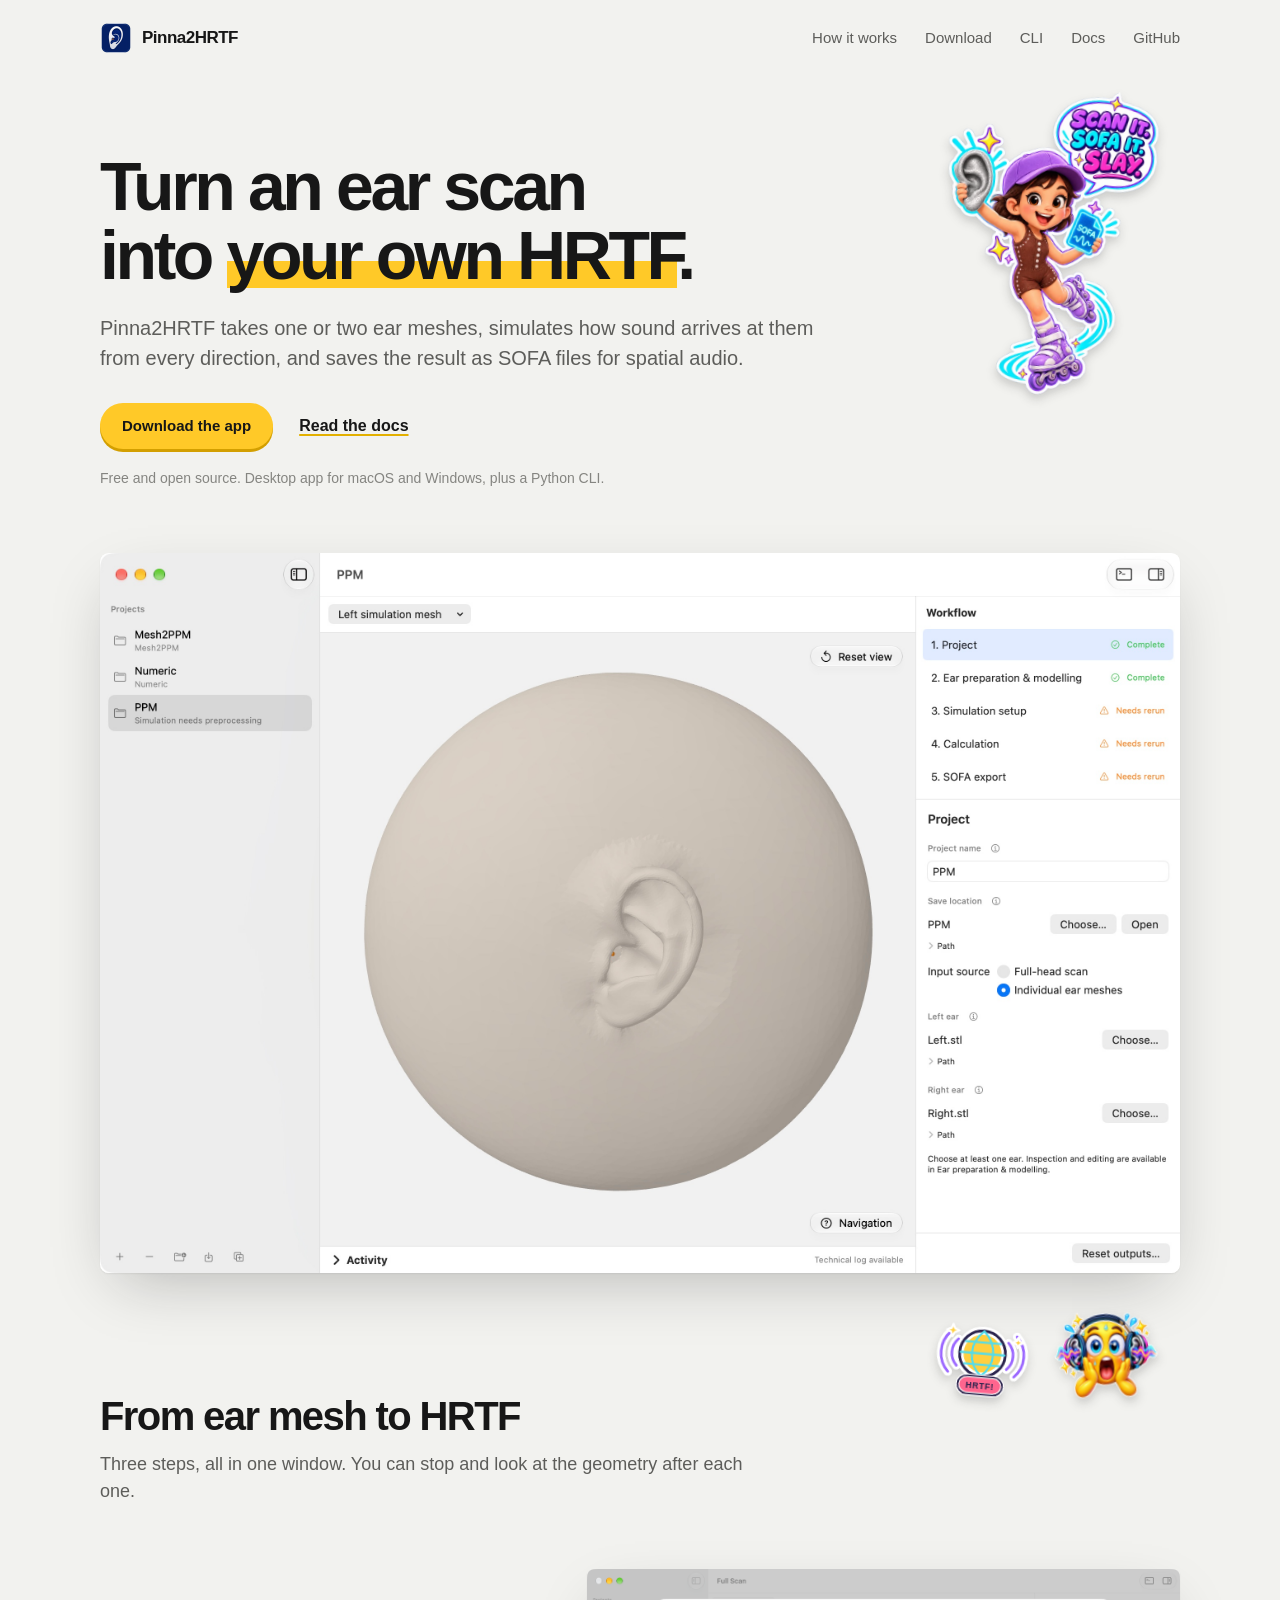
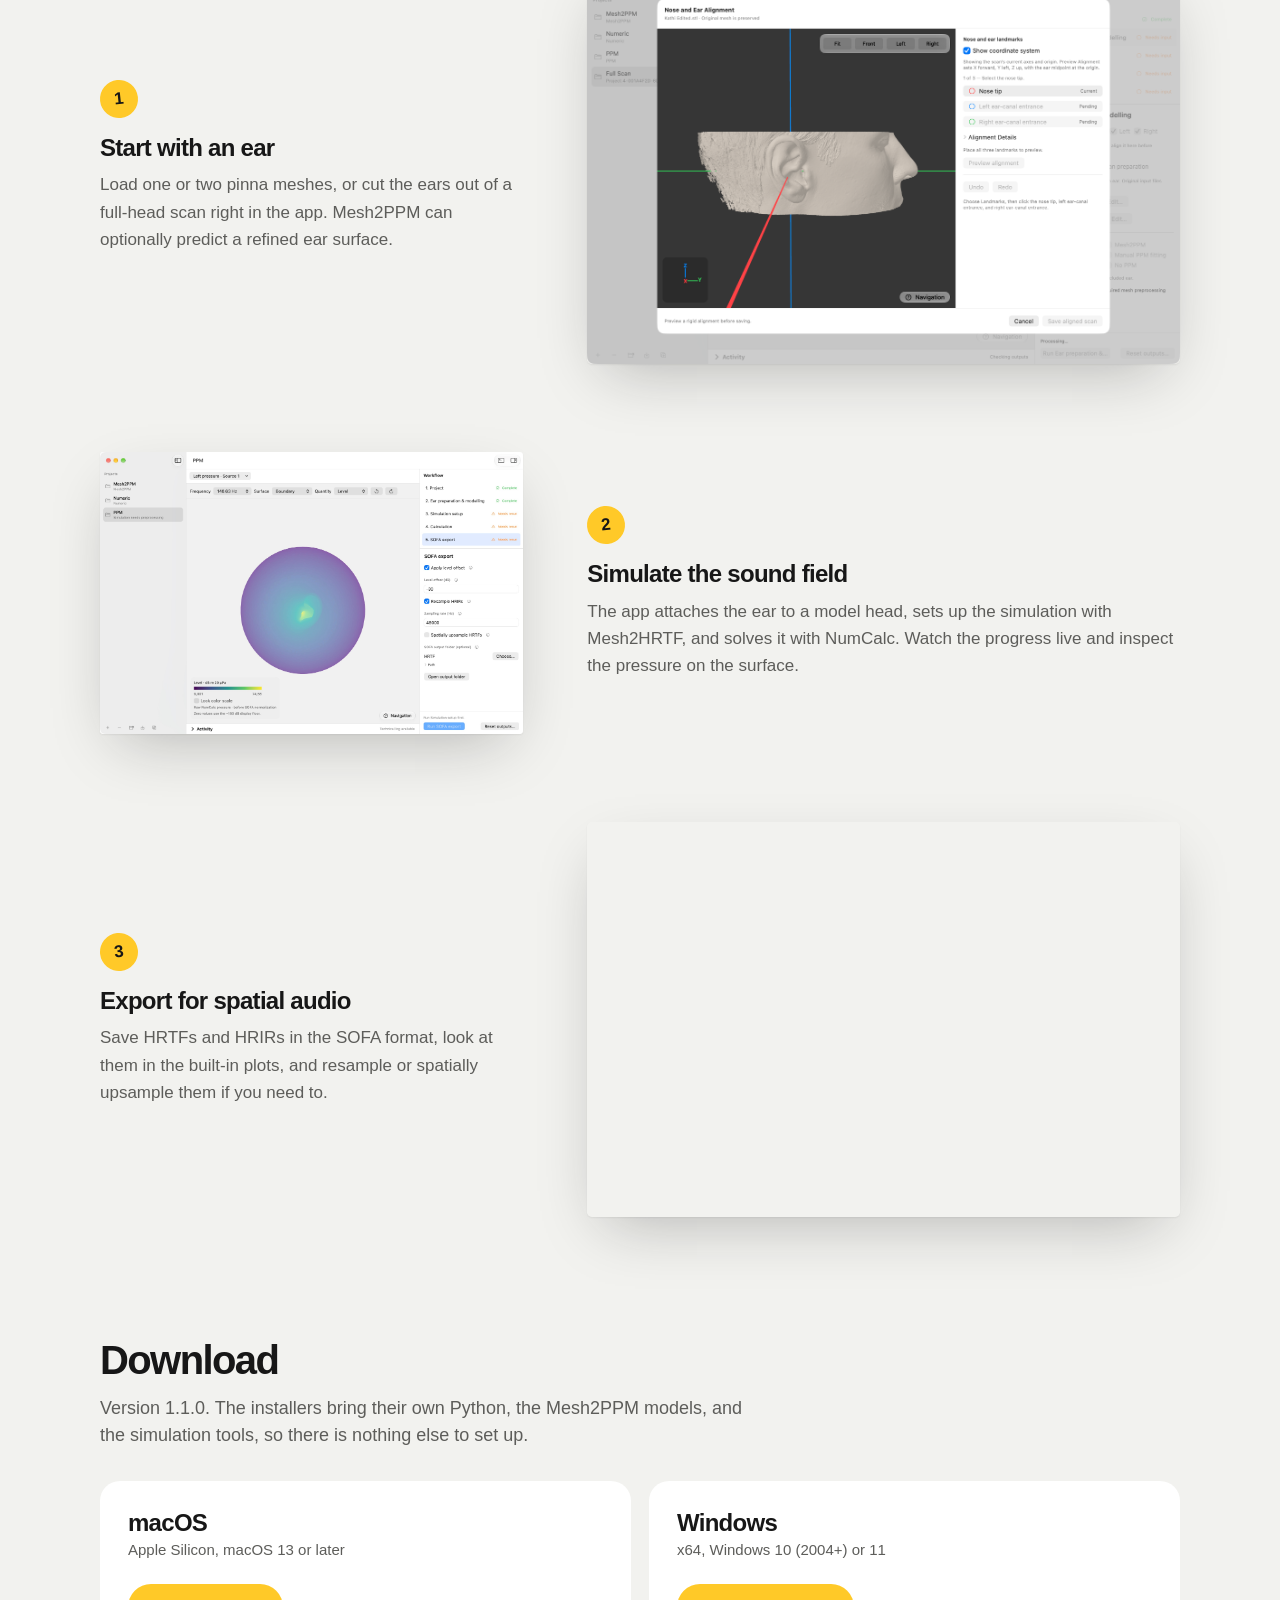
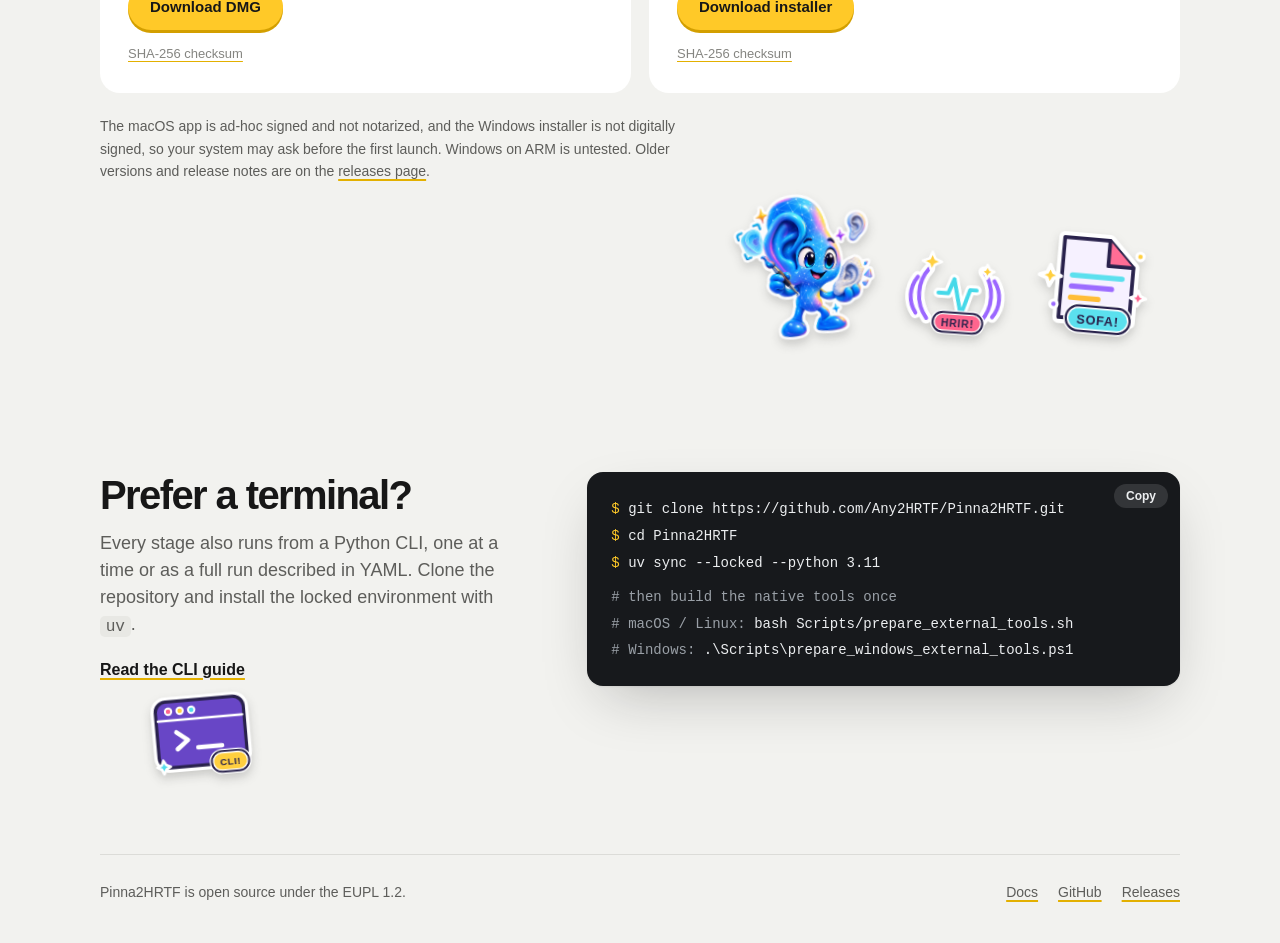
==== website/index.html @ 06113123 "Redesign website and documentation Drop the framed, boxed layout for an open page with app screensho" ====
<!doctype html>
<html lang="en">
<head>
  <meta charset="utf-8">
  <meta name="viewport" content="width=device-width, initial-scale=1">
  <meta name="theme-color" content="#f2f2ef" media="(prefers-color-scheme: light)">
  <meta name="theme-color" content="#131517" media="(prefers-color-scheme: dark)">
  <meta name="description" content="Calculate individualized HRTFs and HRIRs from one or two pinna meshes with the Pinna2HRTF desktop app or Python CLI.">
  <meta property="og:title" content="Pinna2HRTF — Individualized HRTFs from pinna meshes">
  <meta property="og:description" content="A desktop app and Python CLI for calculating individualized HRTFs and HRIRs from pinna meshes.">
  <meta property="og:type" content="website">
  <title>Pinna2HRTF — Individualized HRTFs from pinna meshes</title>
  <link rel="icon" href="favicon-macos.png?v=glass-ear2" type="image/png" sizes="512x512">
  <link rel="shortcut icon" href="favicon-macos.png?v=glass-ear2" type="image/png">
  <link rel="apple-touch-icon" href="favicon-macos.png?v=glass-ear2">
  <link rel="stylesheet" href="styles.css?v=3">
</head>
<body>
  <a class="skip-link" href="#main">Skip to content</a>
  <header class="site-header wrap">
    <a class="brand" href="#top" aria-label="Pinna2HRTF home"><img src="assets/app-icon.webp?v=glass-ear2" alt="" width="32" height="32" decoding="async">Pinna2HRTF</a>
    <nav class="main-nav" aria-label="Main navigation">
      <a class="nav-extra" href="#workflow">How it works</a>
      <a href="#downloads">Download</a>
      <a class="nav-extra" href="#cli">CLI</a>
      <a href="docs/">Docs</a>
      <a href="https://github.com/Any2HRTF/Pinna2HRTF">GitHub</a>
    </nav>
  </header>

  <main id="main" class="wrap">
    <section class="hero content-section" id="top">
      <h1>Turn an ear scan into <mark>your own HRTF</mark>.</h1>
      <p class="hero-lede">Pinna2HRTF takes one or two ear meshes, simulates how sound arrives at them from every direction, and saves the result as SOFA files for spatial audio.</p>
      <div class="hero-actions">
        <a class="button button-primary" href="#downloads">Download the app</a>
        <a class="text-link" href="docs/">Read the docs</a>
      </div>
      <p class="hero-meta">Free and open source. Desktop app for macOS and Windows, plus a Python CLI.</p>
      <button class="draggable-sticker sticker-girl" type="button" aria-label="Move the girl sticker" aria-describedby="sticker-hint">
          <img src="assets/sticker-scan-it.webp" alt="" width="560" height="840" decoding="async">
        </button>
      <figure class="shot hero-shot"><picture><source media="(prefers-color-scheme: dark)" srcset="assets/screenshots/desktop-workspace-dark.jpg"><img src="assets/screenshots/desktop-workspace.jpg" alt="The Pinna2HRTF app showing an ear on a simulation mesh, with the workflow and project settings on the right" width="2620" height="1746" decoding="async"></picture></figure>
    </section>

    <section class="home-section content-section workflow" id="workflow">
      <button class="draggable-sticker sticker-headphones" type="button" aria-label="Move the headphones sticker" aria-describedby="sticker-hint">
          <img src="assets/sticker-headphones.webp" alt="" width="420" height="420" loading="lazy" decoding="async">
        </button>
      <button class="draggable-sticker sticker-hrtf" type="button" aria-label="Move the spatial HRTF sticker" aria-describedby="sticker-hint">
          <img src="assets/sticker-hrtf.svg" alt="" width="180" height="160" loading="lazy" decoding="async">
        </button>
      <h2>From ear mesh to HRTF</h2>
      <p class="section-intro">Three steps, all in one window. You can stop and look at the geometry after each one.</p>
      <ol class="steps">
        <li class="step">
          <div class="step-text"><span class="step-num" aria-hidden="true">1</span><h3>Start with an ear</h3><p>Load one or two pinna meshes, or cut the ears out of a full-head scan right in the app. Mesh2PPM can optionally predict a refined ear surface.</p></div>
          <figure class="shot"><picture><source media="(prefers-color-scheme: dark)" srcset="assets/screenshots/scan-alignment-dark.png"><img src="assets/screenshots/scan-alignment.png" alt="A head scan in the alignment editor with landmarks on the nose tip and ear canals" width="2620" height="1746" loading="lazy" decoding="async"></picture></figure>
        </li>
        <li class="step">
          <div class="step-text"><span class="step-num" aria-hidden="true">2</span><h3>Simulate the sound field</h3><p>The app attaches the ear to a model head, sets up the simulation with Mesh2HRTF, and solves it with NumCalc. Watch the progress live and inspect the pressure on the surface.</p></div>
          <figure class="shot"><picture><source media="(prefers-color-scheme: dark)" srcset="assets/screenshots/pressure-field-dark.jpg"><img src="assets/screenshots/pressure-field.jpg" alt="The pressure viewer showing sound pressure on the ear surface at one frequency" width="2620" height="1746" loading="lazy" decoding="async"></picture></figure>
        </li>
        <li class="step">
          <div class="step-text"><span class="step-num" aria-hidden="true">3</span><h3>Export for spatial audio</h3><p>Save HRTFs and HRIRs in the SOFA format, look at them in the built-in plots, and resample or spatially upsample them if you need to.</p></div>
          <figure class="shot"><picture><source media="(prefers-color-scheme: dark)" srcset="assets/screenshots/hrtf-horizontal-dark.jpg"><img src="assets/screenshots/hrtf-horizontal.jpg" alt="Horizontal-plane plot of impulse responses and HRTF magnitudes across azimuth" width="2620" height="1746" loading="lazy" decoding="async"></picture></figure>
        </li>
      </ol>
    </section>

    <section class="home-section content-section downloads" id="downloads">
      <h2>Download</h2>
      <p class="section-intro">Version 1.1.0. The installers bring their own Python, the Mesh2PPM models, and the simulation tools, so there is nothing else to set up.</p>
      <div class="download-list">
        <article class="download-entry">
          <h3>macOS</h3>
          <p>Apple Silicon, macOS 13 or later</p>
          <a class="button button-primary" href="https://github.com/Any2HRTF/Pinna2HRTF/releases/download/v1.1.0/Pinna2HRTF-1.1.0-macOS-arm64.dmg">Download DMG</a>
          <a class="checksum-link" href="https://github.com/Any2HRTF/Pinna2HRTF/releases/download/v1.1.0/Pinna2HRTF-1.1.0-macOS-arm64.dmg.sha256">SHA-256 checksum</a>
        </article>
        <article class="download-entry">
          <h3>Windows</h3>
          <p>x64, Windows 10 (2004+) or 11</p>
          <a class="button button-primary" href="https://github.com/Any2HRTF/Pinna2HRTF/releases/download/v1.1.0/Pinna2HRTF-Windows-Installer-v1.1.0.exe">Download installer</a>
          <a class="checksum-link" href="https://github.com/Any2HRTF/Pinna2HRTF/releases/download/v1.1.0/Pinna2HRTF-v1.1.0-Windows_x64.exe.sha256">SHA-256 checksum</a>
        </article>
      </div>
      <p class="download-foot">The macOS app is ad-hoc signed and not notarized, and the Windows installer is not digitally signed, so your system may ask before the first launch. Windows on ARM is untested. Older versions and release notes are on the <a href="https://github.com/Any2HRTF/Pinna2HRTF/releases">releases page</a>.</p>
      <button class="draggable-sticker sticker-mesh" type="button" aria-label="Move the cyber ear sculptor sticker" aria-describedby="sticker-hint">
          <img src="assets/sticker-cyber-ear-sculptor.png" alt="" width="1214" height="1295" loading="lazy" decoding="async">
        </button>
      <button class="draggable-sticker sticker-wave" type="button" aria-label="Move the impulse response sticker" aria-describedby="sticker-hint">
          <img src="assets/sticker-wave.svg" alt="" width="180" height="160" loading="lazy" decoding="async">
        </button>
      <button class="draggable-sticker sticker-sofa" type="button" aria-label="Move the SOFA file sticker" aria-describedby="sticker-hint">
          <img src="assets/sticker-sofa.svg" alt="" width="180" height="160" loading="lazy" decoding="async">
        </button>
    </section>

    <section class="home-section content-section cli-section" id="cli">
      <div>
        <h2>Prefer a terminal?</h2>
        <p class="section-intro">Every stage also runs from a Python CLI, one at a time or as a full run described in YAML. Clone the repository and install the locked environment with <code>uv</code>.</p>
        <a class="text-link" href="docs/cli.html">Read the CLI guide</a>
      </div>
      <div class="terminal">
        <button class="copy-button" type="button" data-copy="cli-command" aria-label="Copy CLI setup commands">Copy</button>
        <pre><code id="cli-command"><span class="cmd">git clone https://github.com/Any2HRTF/Pinna2HRTF.git</span>
<span class="cmd">cd Pinna2HRTF</span>
<span class="cmd">uv sync --locked --python 3.11</span></code></pre>
        <p class="terminal-note"># then build the native tools once<br># macOS / Linux: <code>bash Scripts/prepare_external_tools.sh</code><br># Windows: <code>.\Scripts\prepare_windows_external_tools.ps1</code></p>
        <p class="copy-status visually-hidden" aria-live="polite"></p>
      </div>
      <button class="draggable-sticker sticker-cli" type="button" aria-label="Move the CLI sticker" aria-describedby="sticker-hint">
          <img src="assets/sticker-cli.svg" alt="" width="180" height="150" loading="lazy" decoding="async">
        </button>
    </section>
  </main>

  <span class="visually-hidden" id="sticker-hint">Drag with a mouse or touch. Use the arrow keys to move a focused sticker.</span>

  <footer class="site-footer wrap">
    <p>Pinna2HRTF is open source under the EUPL 1.2.</p>
    <nav aria-label="Footer"><a href="docs/">Docs</a><a href="https://github.com/Any2HRTF/Pinna2HRTF">GitHub</a><a href="https://github.com/Any2HRTF/Pinna2HRTF/releases">Releases</a></nav>
  </footer>
  <script src="script.js"></script>
</body>
</html>
---- website/styles.css ----
/* Shared by the front page and the documentation. */
:root {
  color-scheme: light dark;
  --page: #f2f2ef;
  --paper: #fff;
  --ink: #171717;
  --muted: #5d5d5a;
  --quiet: #858581;
  --rule: #dcdcd8;
  --soft: #e8e8e4;
  --accent: #ffc928;
  --accent-deep: #8a6800;
  --underline: #e3b000;
  --term: #17191c;
  --term-ink: #eceef0;
  --term-muted: #9aa0a7;
  --shadow: 0 1px 2px rgba(23, 23, 23, .06), 0 22px 60px -18px rgba(23, 23, 23, .28);
  --mono: ui-monospace, SFMono-Regular, Menlo, Consolas, monospace;
  --sans: -apple-system, BlinkMacSystemFont, "Segoe UI", "Helvetica Neue", Arial, sans-serif;
  --wrap: 1080px;
}
@media screen and (prefers-color-scheme: dark) {
  :root {
    --page: #131517;
    --paper: #1d2024;
    --ink: #f1f2f3;
    --muted: #b4b8bd;
    --quiet: #92979d;
    --rule: #343a41;
    --soft: #272b31;
    --accent-deep: #f5d76e;
    --underline: #c79a00;
    --term: #1d2024;
    --shadow: 0 1px 2px rgba(0, 0, 0, .3), 0 22px 60px -18px rgba(0, 0, 0, .7);
  }
}

* { box-sizing: border-box; }
html { scroll-behavior: smooth; -webkit-text-size-adjust: 100%; }
body {
  margin: 0; color: var(--ink); background: var(--page);
  font: 16px/1.6 var(--sans); -webkit-font-smoothing: antialiased;
}
img { max-width: 100%; height: auto; }
a { color: inherit; text-decoration-color: var(--underline); text-decoration-thickness: 2px; text-underline-offset: 3px; }
a:hover { color: var(--accent-deep); }
a:focus-visible, button:focus-visible { outline: 3px solid #2563eb; outline-offset: 3px; border-radius: 4px; }
h1, h2, h3, p { margin-top: 0; }
h1, h2, h3 { letter-spacing: -.03em; line-height: 1.15; text-wrap: balance; }
code, pre { font-family: var(--mono); }
mark { color: inherit; background: linear-gradient(transparent 58%, var(--accent) 58% 94%, transparent 94%); }
@media screen and (prefers-color-scheme: dark) { mark { color: var(--accent); background: none; } }

.skip-link { position: absolute; z-index: 20; top: -4rem; left: 1rem; padding: .6rem .9rem; border-radius: 8px; color: var(--page); background: var(--ink); }
.skip-link:focus { top: 1rem; }
.visually-hidden { position: absolute; width: 1px; height: 1px; overflow: hidden; clip-path: inset(50%); white-space: nowrap; }
.wrap { width: min(100% - 48px, var(--wrap)); margin-inline: auto; }

/* Header and footer */
.site-header { display: flex; align-items: center; justify-content: space-between; gap: 20px; padding-block: 22px; }
.brand { display: inline-flex; align-items: center; gap: 10px; font-size: 17px; font-weight: 750; letter-spacing: -.03em; text-decoration: none; white-space: nowrap; }
.brand:hover { color: inherit; }
.brand img { display: block; width: 32px; height: 32px; border-radius: 7px; object-fit: cover; }
.main-nav { display: flex; align-items: center; gap: clamp(14px, 3vw, 28px); font-size: 15px; }
.main-nav a { text-decoration: none; color: var(--muted); }
.main-nav a:hover, .main-nav a[aria-current="page"] { color: var(--ink); }
.main-nav a[aria-current="page"] { font-weight: 650; }
.site-footer { display: flex; flex-wrap: wrap; align-items: baseline; justify-content: space-between; gap: 8px 24px; margin-top: 72px; padding-block: 26px 40px; border-top: 1px solid var(--rule); color: var(--muted); font-size: 14px; }
.site-footer p { margin: 0; }
.site-footer nav { display: flex; gap: 20px; }

/* Buttons */
.button {
  display: inline-flex; align-items: center; justify-content: center; gap: 8px; min-height: 46px;
  padding: 10px 22px; border: 0; border-radius: 999px; font: 650 15px/1.2 var(--sans);
  text-decoration: none; cursor: pointer; transition: transform .12s ease, box-shadow .12s ease;
}
.button-primary { color: #171717; background: var(--accent); box-shadow: 0 3px 0 #d39f00; }
.button-primary:hover { color: #171717; transform: translateY(-1px); box-shadow: 0 4px 0 #d39f00; }
.button-primary:active { transform: translateY(2px); box-shadow: 0 1px 0 #d39f00; }
.text-link { font-weight: 600; }

/* Stickers */
.content-section { position: relative; scroll-margin-top: 16px; }
.draggable-sticker {
  position: absolute; z-index: 3; display: block; width: 100px; padding: 0; border: 0;
  background: transparent; cursor: grab; touch-action: none; user-select: none; -webkit-user-select: none;
  transform: rotate(var(--sticker-rotation, 0deg));
  filter: drop-shadow(0 5px 5px rgba(23, 23, 23, .18));
  transition: transform 220ms cubic-bezier(.2, .8, .2, 1), filter 220ms ease;
  -webkit-tap-highlight-color: transparent;
}
.draggable-sticker img { display: block; width: 100%; height: auto; pointer-events: none; -webkit-user-drag: none; }
.draggable-sticker:hover { transform: translateY(-5px) rotate(calc(var(--sticker-rotation, 0deg) + 4deg)) scale(1.06); filter: drop-shadow(0 9px 8px rgba(23, 23, 23, .22)); }
.draggable-sticker.is-dragging { z-index: 10; cursor: grabbing; transform: translateY(-12px) rotate(calc(var(--sticker-rotation, 0deg) + 7deg)) scale(1.12); filter: drop-shadow(0 18px 12px rgba(23, 23, 23, .28)); transition-duration: 140ms; }
.draggable-sticker.is-released { animation: sticker-release 760ms cubic-bezier(.2, .9, .3, 1) both; }
@keyframes sticker-release {
  0% { transform: translateY(-12px) rotate(calc(var(--sticker-rotation) + 7deg)) scale(1.1); }
  24% { transform: translateY(3px) rotate(calc(var(--sticker-rotation) - 8deg)) scale(.88, 1.12); }
  44% { transform: translateY(-6px) rotate(calc(var(--sticker-rotation) + 5deg)) scale(1.08, .92); }
  66% { transform: translateY(1px) rotate(calc(var(--sticker-rotation) - 2deg)) scale(.98, 1.03); }
  84% { transform: translateY(-2px) rotate(calc(var(--sticker-rotation) + 1deg)) scale(1.01, .99); }
  100% { transform: translateY(0) rotate(var(--sticker-rotation)) scale(1); }
}
.sticker-girl { --sticker-rotation: 6deg; top: 8px; right: 3%; width: clamp(150px, 19vw, 210px); }
.sticker-headphones { --sticker-rotation: -8deg; top: 30px; right: 2%; width: 104px; }
.sticker-hrtf { --sticker-rotation: 5deg; top: 44px; right: 150px; width: 96px; }
.sticker-mesh { --sticker-rotation: -6deg; right: 300px; bottom: 6px; width: 150px; }
.sticker-wave { --sticker-rotation: 4deg; right: 165px; bottom: 14px; width: 118px; }
.sticker-sofa { --sticker-rotation: 5deg; right: 16px; bottom: 8px; width: 134px; }
.sticker-cli { --sticker-rotation: -5deg; left: 4%; bottom: 0; width: 116px; }

/* Front page */
.hero { padding-block: clamp(36px, 7vw, 76px) 0; }
.hero h1 { max-width: 13.5em; margin-bottom: 22px; font-size: clamp(40px, 6.6vw, 68px); font-weight: 780; letter-spacing: -.05em; line-height: 1.02; }
.hero-lede { max-width: 36em; margin-bottom: 30px; color: var(--muted); font-size: clamp(17px, 2vw, 20px); line-height: 1.5; }
.hero-actions { display: flex; flex-wrap: wrap; align-items: center; gap: 14px 26px; }
.hero-meta { margin: 18px 0 0; color: var(--quiet); font-size: 14px; }
.shot { display: block; margin: 0; }
.shot img { display: block; width: 100%; border-radius: 0.8% / 1.2%; box-shadow: var(--shadow); }
.hero-shot { margin-top: clamp(40px, 6vw, 64px); }

.home-section { padding-top: clamp(72px, 10vw, 120px); }
.home-section > h2 { margin-bottom: 12px; font-size: clamp(28px, 4vw, 40px); font-weight: 760; letter-spacing: -.04em; }
.section-intro { max-width: 36em; margin-bottom: 0; color: var(--muted); font-size: 18px; line-height: 1.5; }

.steps { display: grid; gap: clamp(48px, 7vw, 88px); margin: clamp(40px, 6vw, 64px) 0 0; padding: 0; list-style: none; }
.step { display: grid; grid-template-columns: minmax(0, 5fr) minmax(0, 7fr); align-items: center; gap: clamp(24px, 5vw, 64px); }
.step:nth-child(even) .step-text { order: 2; }
.step-num {
  display: grid; width: 38px; height: 38px; margin-bottom: 16px; place-items: center; border-radius: 50%;
  color: #171717; background: var(--accent); font-size: 17px; font-weight: 800; transform: rotate(-6deg);
}
.step h3 { margin-bottom: 10px; font-size: 24px; font-weight: 720; }
.step p { margin: 0; color: var(--muted); font-size: 17px; }

.downloads { padding-bottom: 170px; }
.download-list { display: grid; grid-template-columns: repeat(2, minmax(0, 1fr)); gap: 18px; margin-top: 32px; }
.download-entry { display: flex; flex-direction: column; align-items: flex-start; padding: 28px; border-radius: 20px; background: var(--paper); }
.download-entry h3 { margin-bottom: 2px; font-size: 24px; font-weight: 720; }
.download-entry p { margin: 0; color: var(--muted); font-size: 15px; }
.download-entry .button { margin-top: 22px; }
.checksum-link { margin-top: 14px; color: var(--quiet); font-size: 13px; text-decoration-thickness: 1px; }
.download-foot { max-width: 44em; margin: 22px 0 0; color: var(--muted); font-size: 14px; }

.cli-section { display: grid; grid-template-columns: minmax(0, 5fr) minmax(0, 7fr); align-items: start; gap: clamp(24px, 5vw, 64px); padding-bottom: 96px; }
.cli-section h2 { margin-bottom: 12px; font-size: clamp(28px, 4vw, 40px); font-weight: 760; letter-spacing: -.04em; }
.cli-section .section-intro { margin-bottom: 18px; }
.cli-section :not(pre) > code { padding: .1em .35em; border-radius: 5px; background: var(--soft); font-size: .9em; }
.terminal { position: relative; overflow: hidden; border-radius: 16px; color: var(--term-ink); background: var(--term); box-shadow: var(--shadow); }
.terminal pre { overflow-x: auto; margin: 0; padding: 24px 24px 8px; font-size: 14px; line-height: 1.9; }
.terminal .cmd::before { content: "$ "; color: var(--accent); user-select: none; -webkit-user-select: none; }
.terminal-note { margin: 0; padding: 0 24px 22px; color: var(--term-muted); font: 14px/1.9 var(--mono); }
.cli-section .terminal-note code { padding: 0; color: var(--term-ink); background: none; font-size: 1em; overflow-wrap: anywhere; }
.copy-button { position: absolute; top: 12px; right: 12px; padding: 5px 12px; border: 0; border-radius: 999px; color: var(--term-ink); background: rgba(255, 255, 255, .12); font: 600 12px var(--sans); cursor: pointer; }
.copy-button:hover { color: #171717; background: var(--accent); }

@media (max-width: 760px) {
  .wrap { width: min(100% - 36px, var(--wrap)); }
  .site-header { padding-block: 16px; }
  .main-nav { gap: 14px; font-size: 14px; }
  .main-nav .nav-extra { display: none; }
  .sticker-girl { top: auto; right: 2px; bottom: -34px; width: 118px; }
  .sticker-headphones { top: 44px; right: auto; left: 76px; width: 74px; }
  .sticker-hrtf { top: 50px; right: auto; left: 0; width: 66px; }
  .workflow > h2 { padding-top: 64px; }
  .step { grid-template-columns: 1fr; gap: 20px; }
  .step:nth-child(even) .step-text { order: 0; }
  .download-list { grid-template-columns: 1fr; }
  .downloads { padding-bottom: 130px; }
  .sticker-mesh { right: 205px; width: 104px; }
  .sticker-wave { right: 110px; width: 90px; }
  .sticker-sofa { right: 4px; width: 100px; }
  .cli-section { grid-template-columns: 1fr; padding-bottom: 110px; }
  .sticker-cli { left: auto; right: 8px; bottom: 0; width: 92px; }
  .terminal pre, .terminal-note { font-size: 12.5px; padding-inline: 18px; }
  .terminal pre { padding-top: 48px; }
  .site-footer { margin-top: 48px; }
}
@media (prefers-reduced-motion: reduce) {
  html { scroll-behavior: auto; }
  *, *::before, *::after { transition-duration: .01ms !important; animation-duration: .01ms !important; }
}
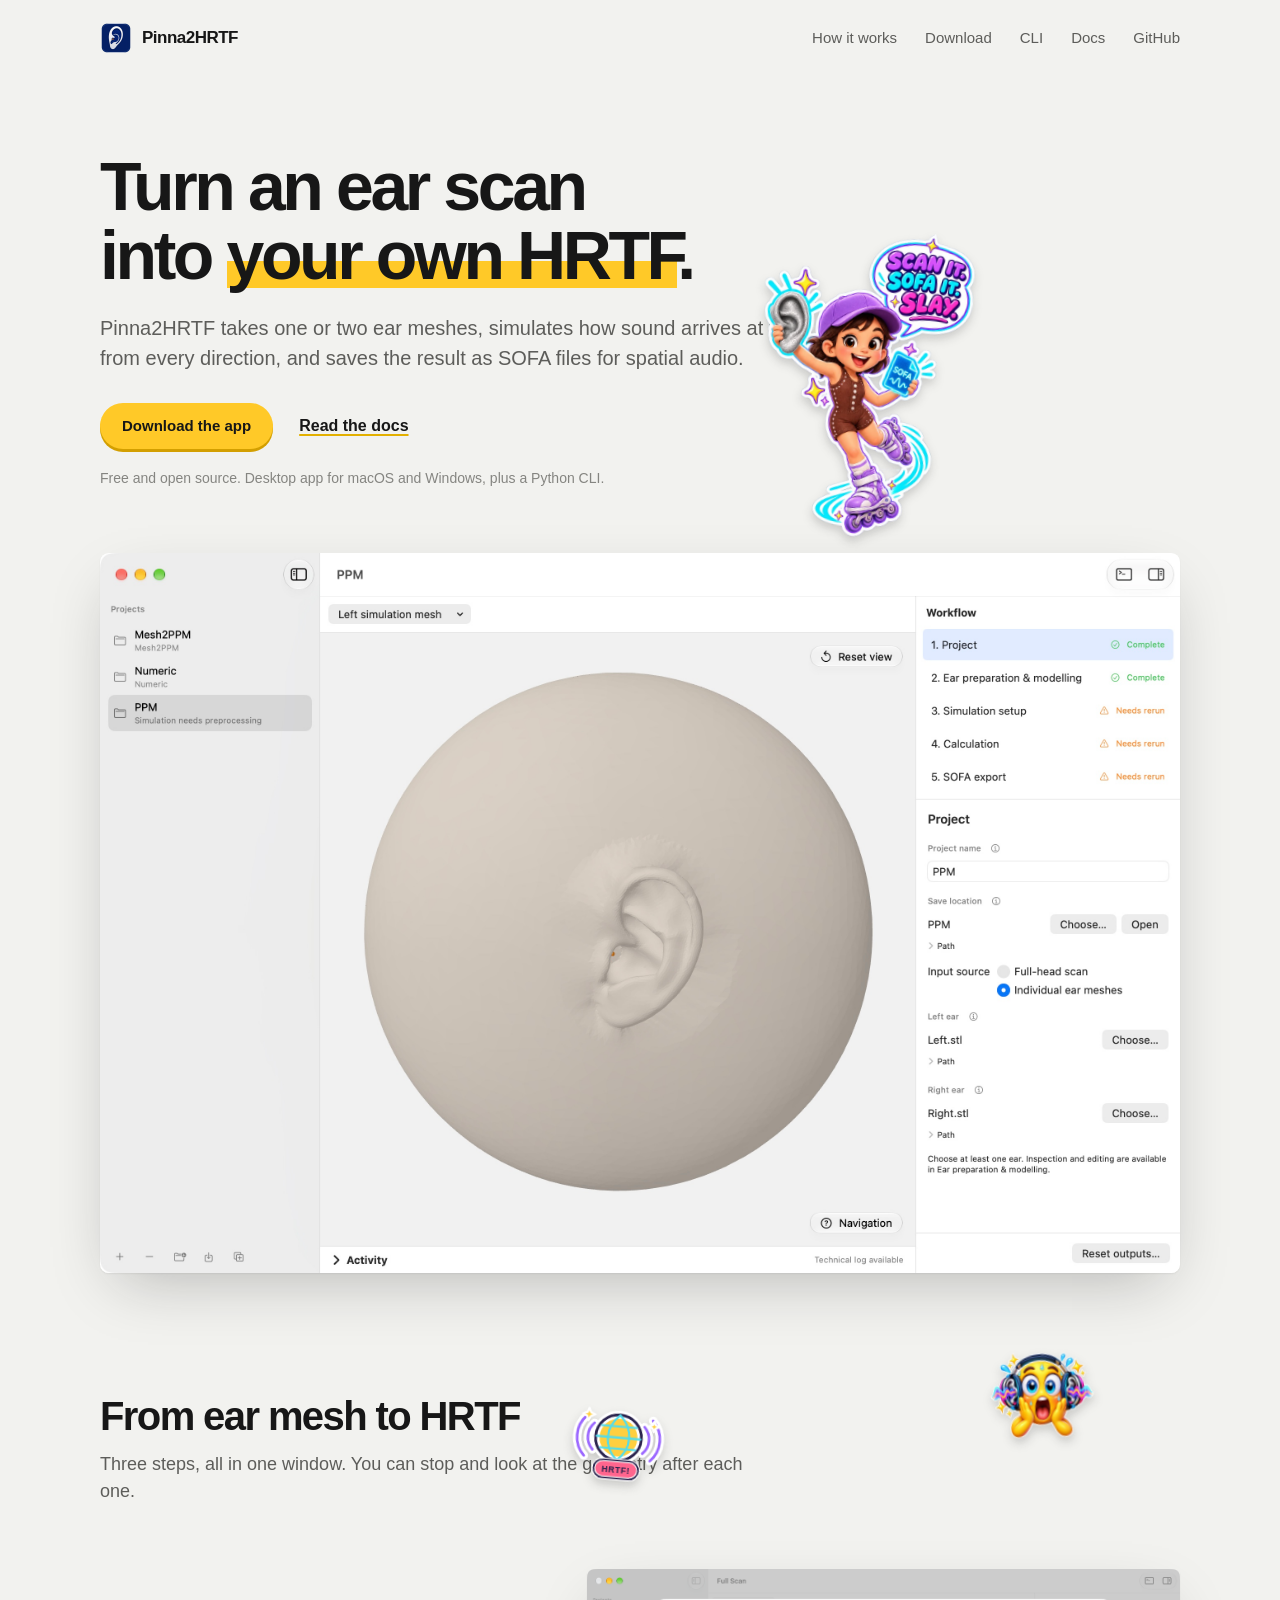
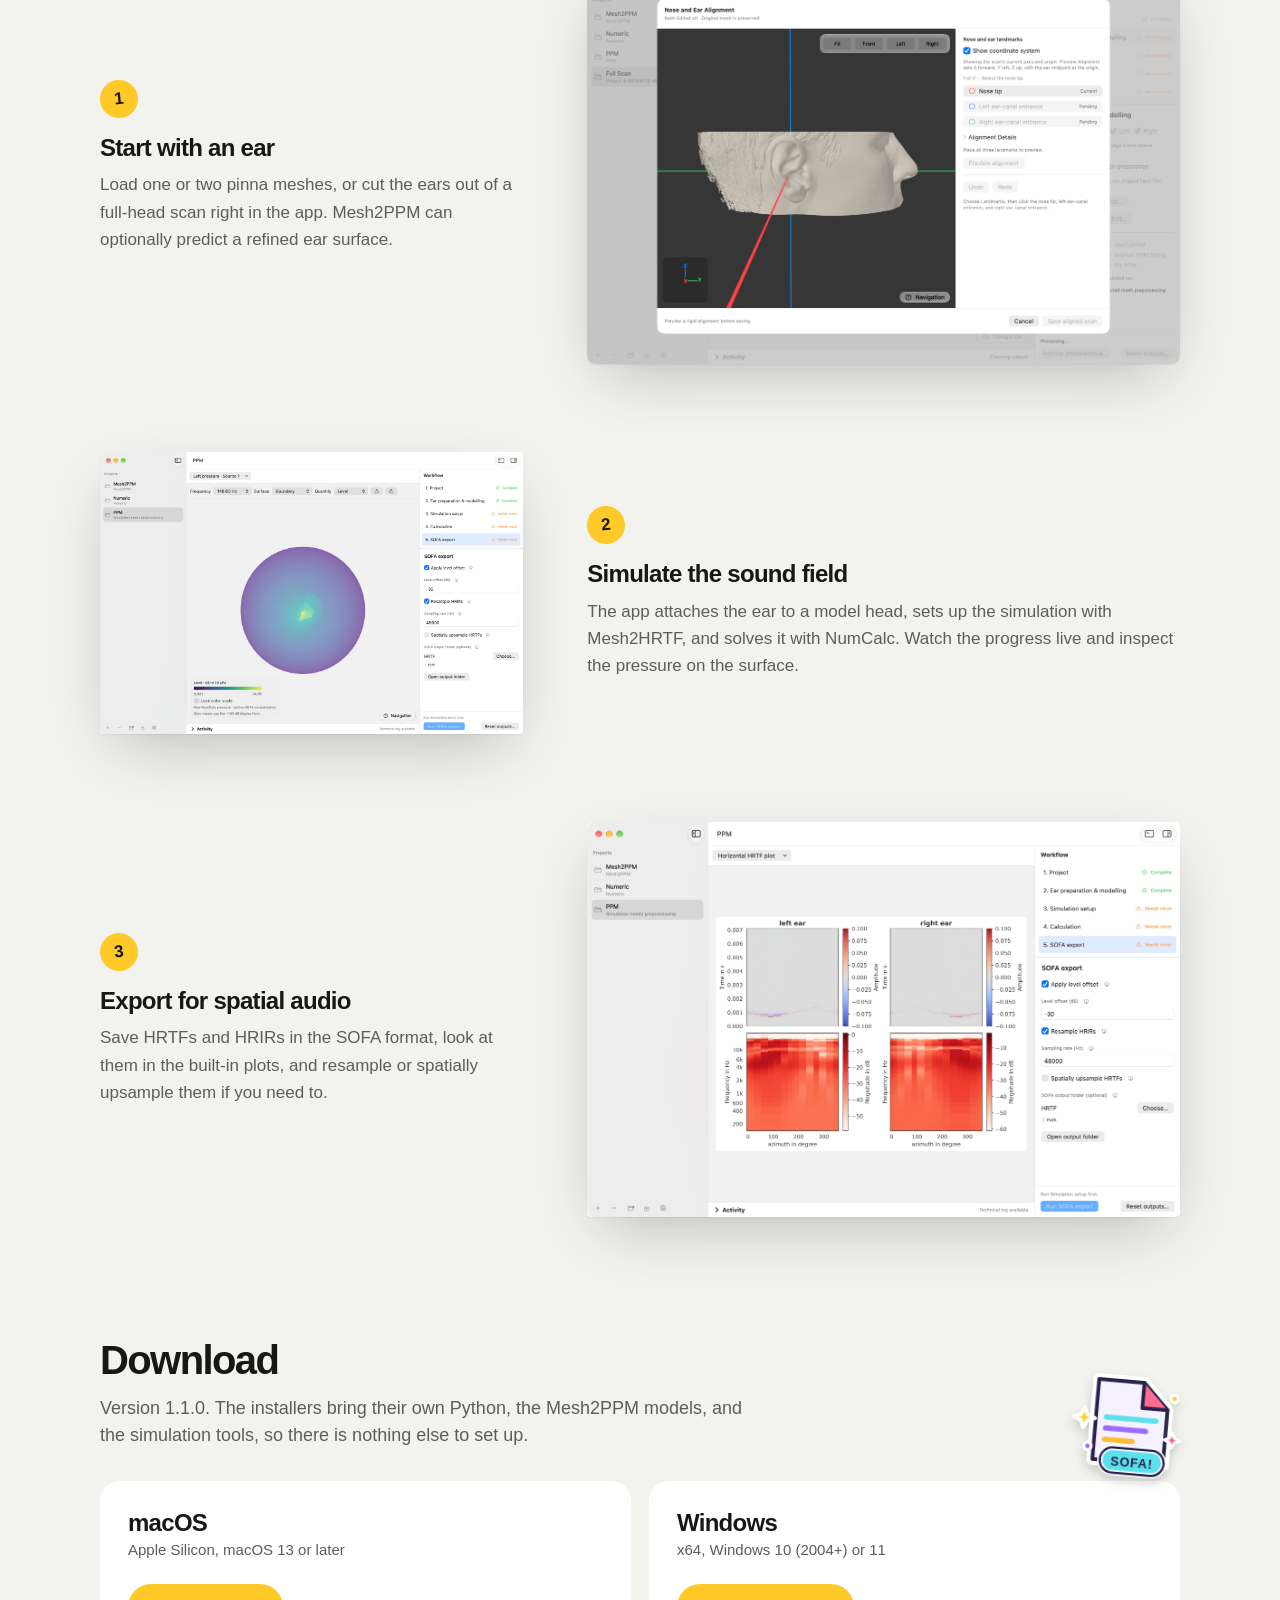
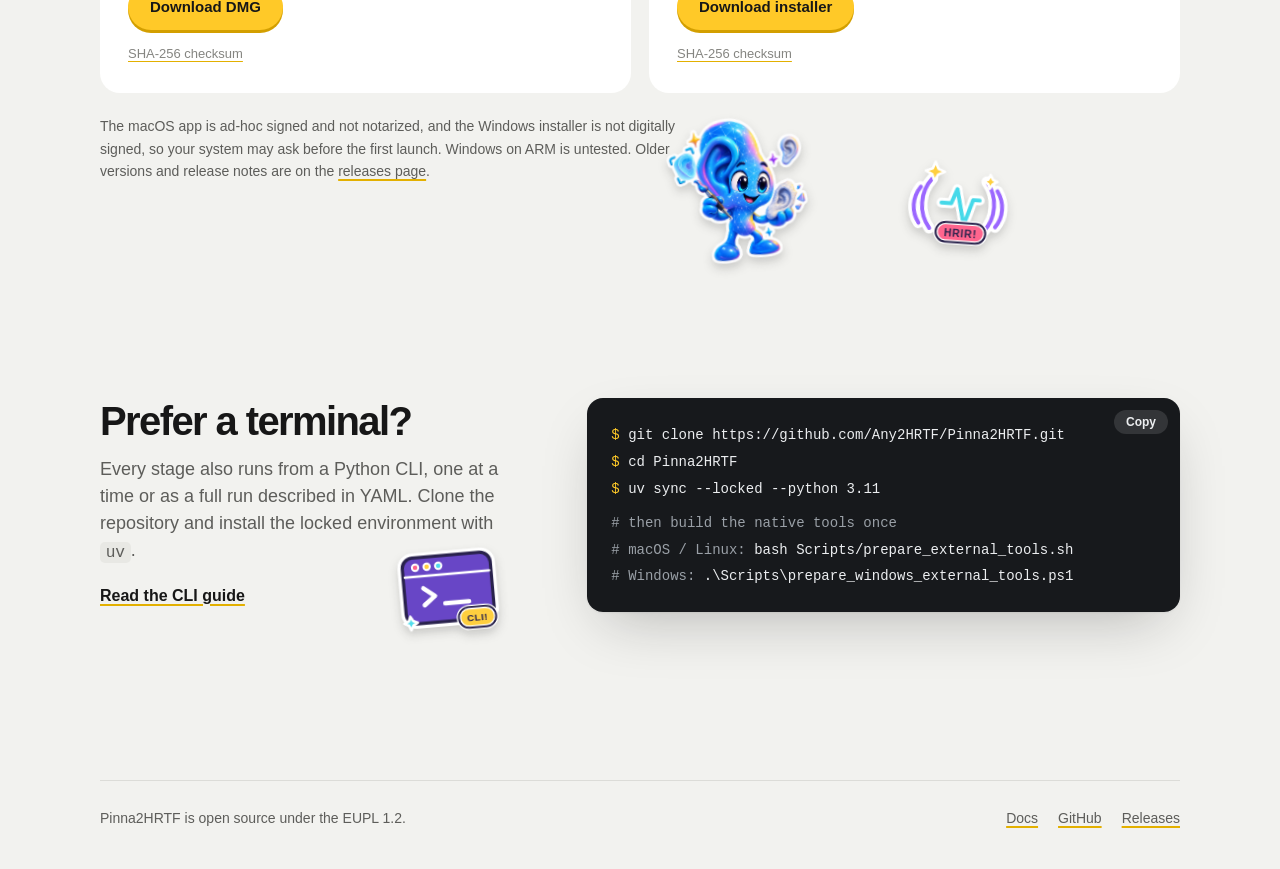
==== commit 905c52d9: "Overlap stickers with text and fix dark screenshot corners The front page used the dark JPEG screens" ====
--- a/website/index.html
+++ b/website/index.html
@@ -13,7 +13,7 @@
   <link rel="icon" href="favicon-macos.png?v=glass-ear2" type="image/png" sizes="512x512">
   <link rel="shortcut icon" href="favicon-macos.png?v=glass-ear2" type="image/png">
   <link rel="apple-touch-icon" href="favicon-macos.png?v=glass-ear2">
-  <link rel="stylesheet" href="styles.css?v=3">
+  <link rel="stylesheet" href="styles.css?v=4">
 </head>
 <body>
   <a class="skip-link" href="#main">Skip to content</a>
@@ -40,7 +40,7 @@
       <button class="draggable-sticker sticker-girl" type="button" aria-label="Move the girl sticker" aria-describedby="sticker-hint">
           <img src="assets/sticker-scan-it.webp" alt="" width="560" height="840" decoding="async">
         </button>
-      <figure class="shot hero-shot"><picture><source media="(prefers-color-scheme: dark)" srcset="assets/screenshots/desktop-workspace-dark.jpg"><img src="assets/screenshots/desktop-workspace.jpg" alt="The Pinna2HRTF app showing an ear on a simulation mesh, with the workflow and project settings on the right" width="2620" height="1746" decoding="async"></picture></figure>
+      <figure class="shot hero-shot"><picture><source media="(prefers-color-scheme: dark)" srcset="assets/screenshots/desktop-workspace-dark.png"><img src="assets/screenshots/desktop-workspace.jpg" alt="The Pinna2HRTF app showing an ear on a simulation mesh, with the workflow and project settings on the right" width="2620" height="1746" decoding="async"></picture></figure>
     </section>
 
     <section class="home-section content-section workflow" id="workflow">
@@ -59,11 +59,11 @@
         </li>
         <li class="step">
           <div class="step-text"><span class="step-num" aria-hidden="true">2</span><h3>Simulate the sound field</h3><p>The app attaches the ear to a model head, sets up the simulation with Mesh2HRTF, and solves it with NumCalc. Watch the progress live and inspect the pressure on the surface.</p></div>
-          <figure class="shot"><picture><source media="(prefers-color-scheme: dark)" srcset="assets/screenshots/pressure-field-dark.jpg"><img src="assets/screenshots/pressure-field.jpg" alt="The pressure viewer showing sound pressure on the ear surface at one frequency" width="2620" height="1746" loading="lazy" decoding="async"></picture></figure>
+          <figure class="shot"><picture><source media="(prefers-color-scheme: dark)" srcset="assets/screenshots/pressure-field-dark.png"><img src="assets/screenshots/pressure-field.jpg" alt="The pressure viewer showing sound pressure on the ear surface at one frequency" width="2620" height="1746" loading="lazy" decoding="async"></picture></figure>
         </li>
         <li class="step">
           <div class="step-text"><span class="step-num" aria-hidden="true">3</span><h3>Export for spatial audio</h3><p>Save HRTFs and HRIRs in the SOFA format, look at them in the built-in plots, and resample or spatially upsample them if you need to.</p></div>
-          <figure class="shot"><picture><source media="(prefers-color-scheme: dark)" srcset="assets/screenshots/hrtf-horizontal-dark.jpg"><img src="assets/screenshots/hrtf-horizontal.jpg" alt="Horizontal-plane plot of impulse responses and HRTF magnitudes across azimuth" width="2620" height="1746" loading="lazy" decoding="async"></picture></figure>
+          <figure class="shot"><picture><source media="(prefers-color-scheme: dark)" srcset="assets/screenshots/hrtf-horizontal-dark.png"><img src="assets/screenshots/hrtf-horizontal.jpg" alt="Horizontal-plane plot of impulse responses and HRTF magnitudes across azimuth" width="2620" height="1746" loading="lazy" decoding="async"></picture></figure>
         </li>
       </ol>
     </section>
--- a/website/styles.css
+++ b/website/styles.css
@@ -102,13 +102,13 @@
   84% { transform: translateY(-2px) rotate(calc(var(--sticker-rotation) + 1deg)) scale(1.01, .99); }
   100% { transform: translateY(0) rotate(var(--sticker-rotation)) scale(1); }
 }
-.sticker-girl { --sticker-rotation: 6deg; top: 8px; right: 3%; width: clamp(150px, 19vw, 210px); }
-.sticker-headphones { --sticker-rotation: -8deg; top: 30px; right: 2%; width: 104px; }
-.sticker-hrtf { --sticker-rotation: 5deg; top: 44px; right: 150px; width: 96px; }
-.sticker-mesh { --sticker-rotation: -6deg; right: 300px; bottom: 6px; width: 150px; }
-.sticker-wave { --sticker-rotation: 4deg; right: 165px; bottom: 14px; width: 118px; }
-.sticker-sofa { --sticker-rotation: 5deg; right: 16px; bottom: 8px; width: 134px; }
-.sticker-cli { --sticker-rotation: -5deg; left: 4%; bottom: 0; width: 116px; }
+.sticker-girl { --sticker-rotation: 6deg; top: 150px; right: 20%; width: clamp(150px, 19vw, 210px); }
+.sticker-headphones { --sticker-rotation: -8deg; top: 70px; right: 8%; width: 104px; }
+.sticker-hrtf { --sticker-rotation: 5deg; top: 128px; left: 470px; width: 96px; }
+.sticker-mesh { --sticker-rotation: -6deg; right: 34%; bottom: 8px; width: 150px; }
+.sticker-wave { --sticker-rotation: 4deg; right: 15%; bottom: 30px; width: 118px; }
+.sticker-sofa { --sticker-rotation: 5deg; top: 150px; right: -18px; width: 134px; }
+.sticker-cli { --sticker-rotation: -5deg; left: 290px; bottom: 70px; width: 116px; }
 
 /* Front page */
 .hero { padding-block: clamp(36px, 7vw, 76px) 0; }
@@ -134,7 +134,7 @@
 .step h3 { margin-bottom: 10px; font-size: 24px; font-weight: 720; }
 .step p { margin: 0; color: var(--muted); font-size: 17px; }
 
-.downloads { padding-bottom: 170px; }
+.downloads { padding-bottom: 96px; }
 .download-list { display: grid; grid-template-columns: repeat(2, minmax(0, 1fr)); gap: 18px; margin-top: 32px; }
 .download-entry { display: flex; flex-direction: column; align-items: flex-start; padding: 28px; border-radius: 20px; background: var(--paper); }
 .download-entry h3 { margin-bottom: 2px; font-size: 24px; font-weight: 720; }
@@ -161,18 +161,18 @@
   .main-nav { gap: 14px; font-size: 14px; }
   .main-nav .nav-extra { display: none; }
   .sticker-girl { top: auto; right: 2px; bottom: -34px; width: 118px; }
-  .sticker-headphones { top: 44px; right: auto; left: 76px; width: 74px; }
-  .sticker-hrtf { top: 50px; right: auto; left: 0; width: 66px; }
+  .sticker-headphones { top: 176px; right: 0; width: 74px; }
+  .sticker-hrtf { top: 50px; left: 0; width: 66px; }
   .workflow > h2 { padding-top: 64px; }
   .step { grid-template-columns: 1fr; gap: 20px; }
   .step:nth-child(even) .step-text { order: 0; }
   .download-list { grid-template-columns: 1fr; }
-  .downloads { padding-bottom: 130px; }
-  .sticker-mesh { right: 205px; width: 104px; }
-  .sticker-wave { right: 110px; width: 90px; }
-  .sticker-sofa { right: 4px; width: 100px; }
-  .cli-section { grid-template-columns: 1fr; padding-bottom: 110px; }
-  .sticker-cli { left: auto; right: 8px; bottom: 0; width: 92px; }
+  .downloads { padding-bottom: 84px; }
+  .sticker-mesh { right: 55%; bottom: 0; width: 104px; }
+  .sticker-wave { right: 6px; bottom: 6px; width: 90px; }
+  .sticker-sofa { top: 196px; right: -6px; width: 96px; }
+  .cli-section { grid-template-columns: 1fr; padding-bottom: 72px; }
+  .sticker-cli { left: auto; right: 8px; bottom: 30px; width: 92px; }
   .terminal pre, .terminal-note { font-size: 12.5px; padding-inline: 18px; }
   .terminal pre { padding-top: 48px; }
   .site-footer { margin-top: 48px; }
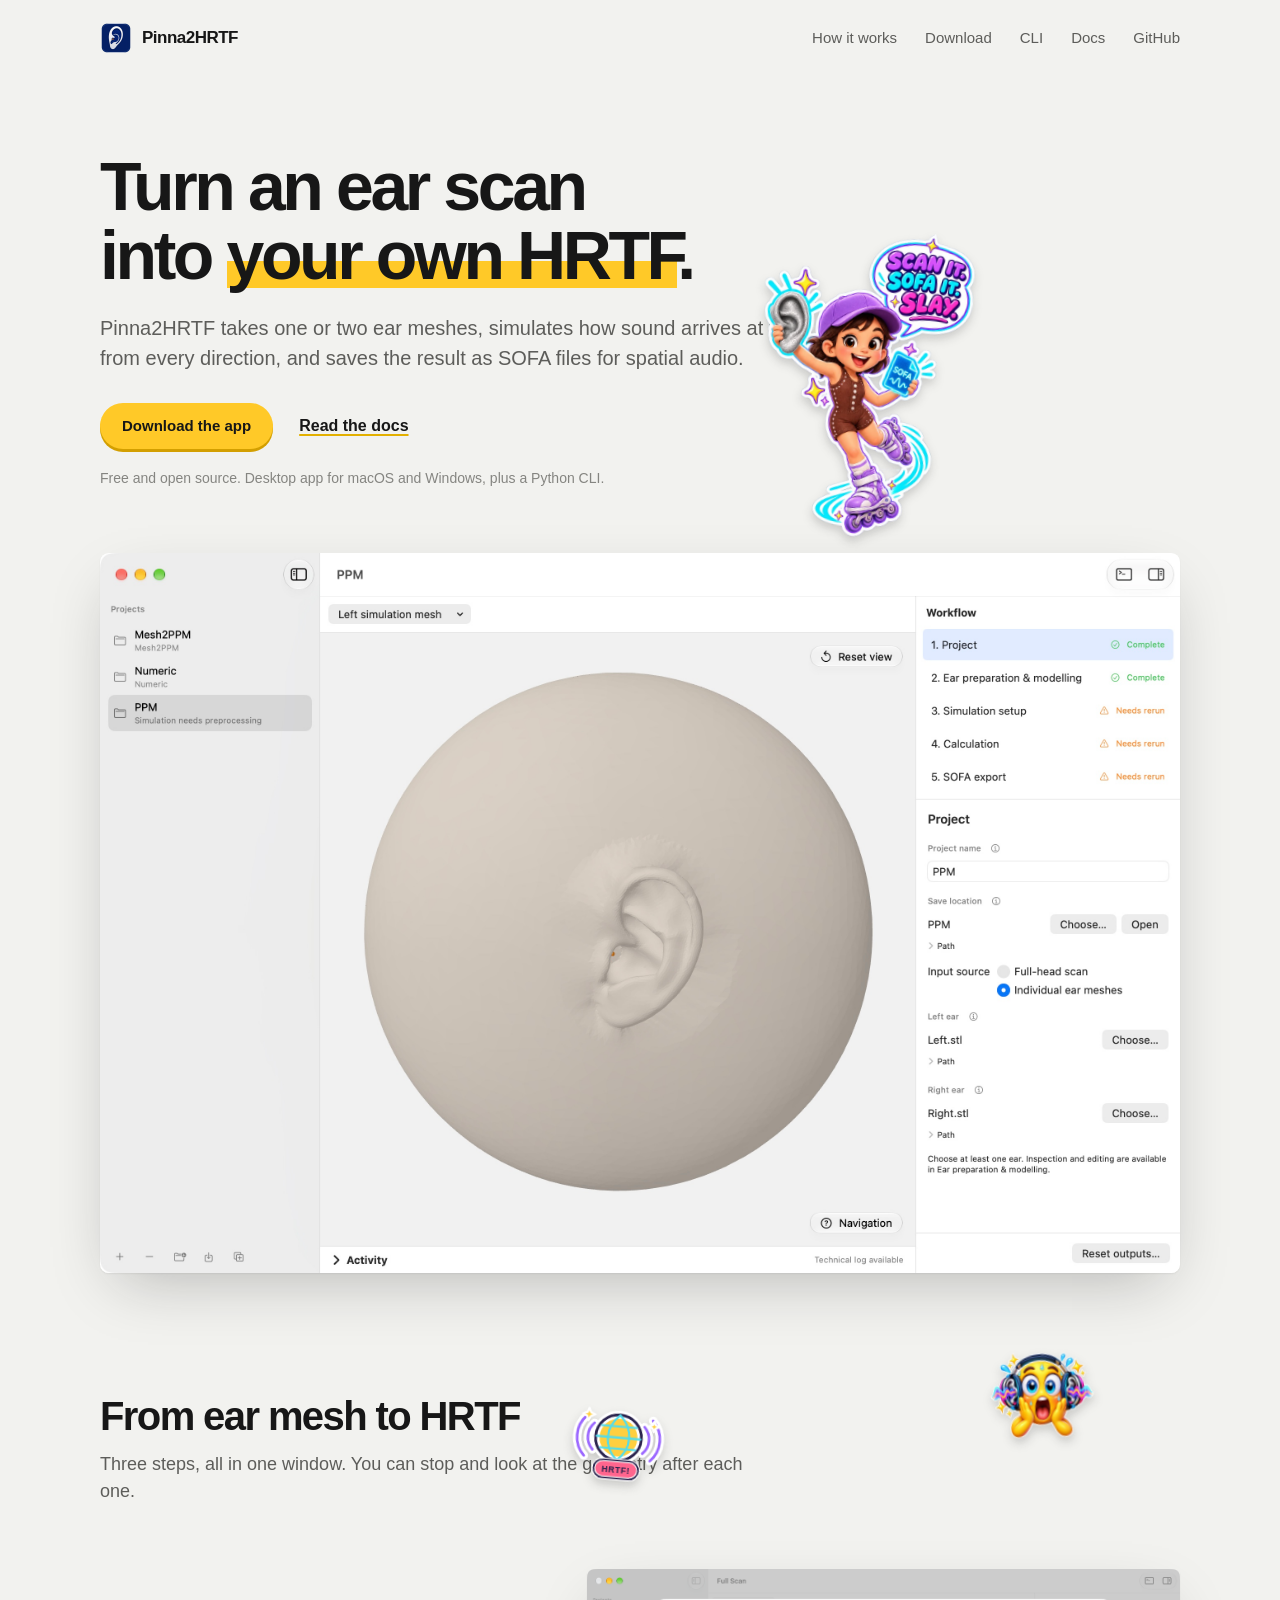
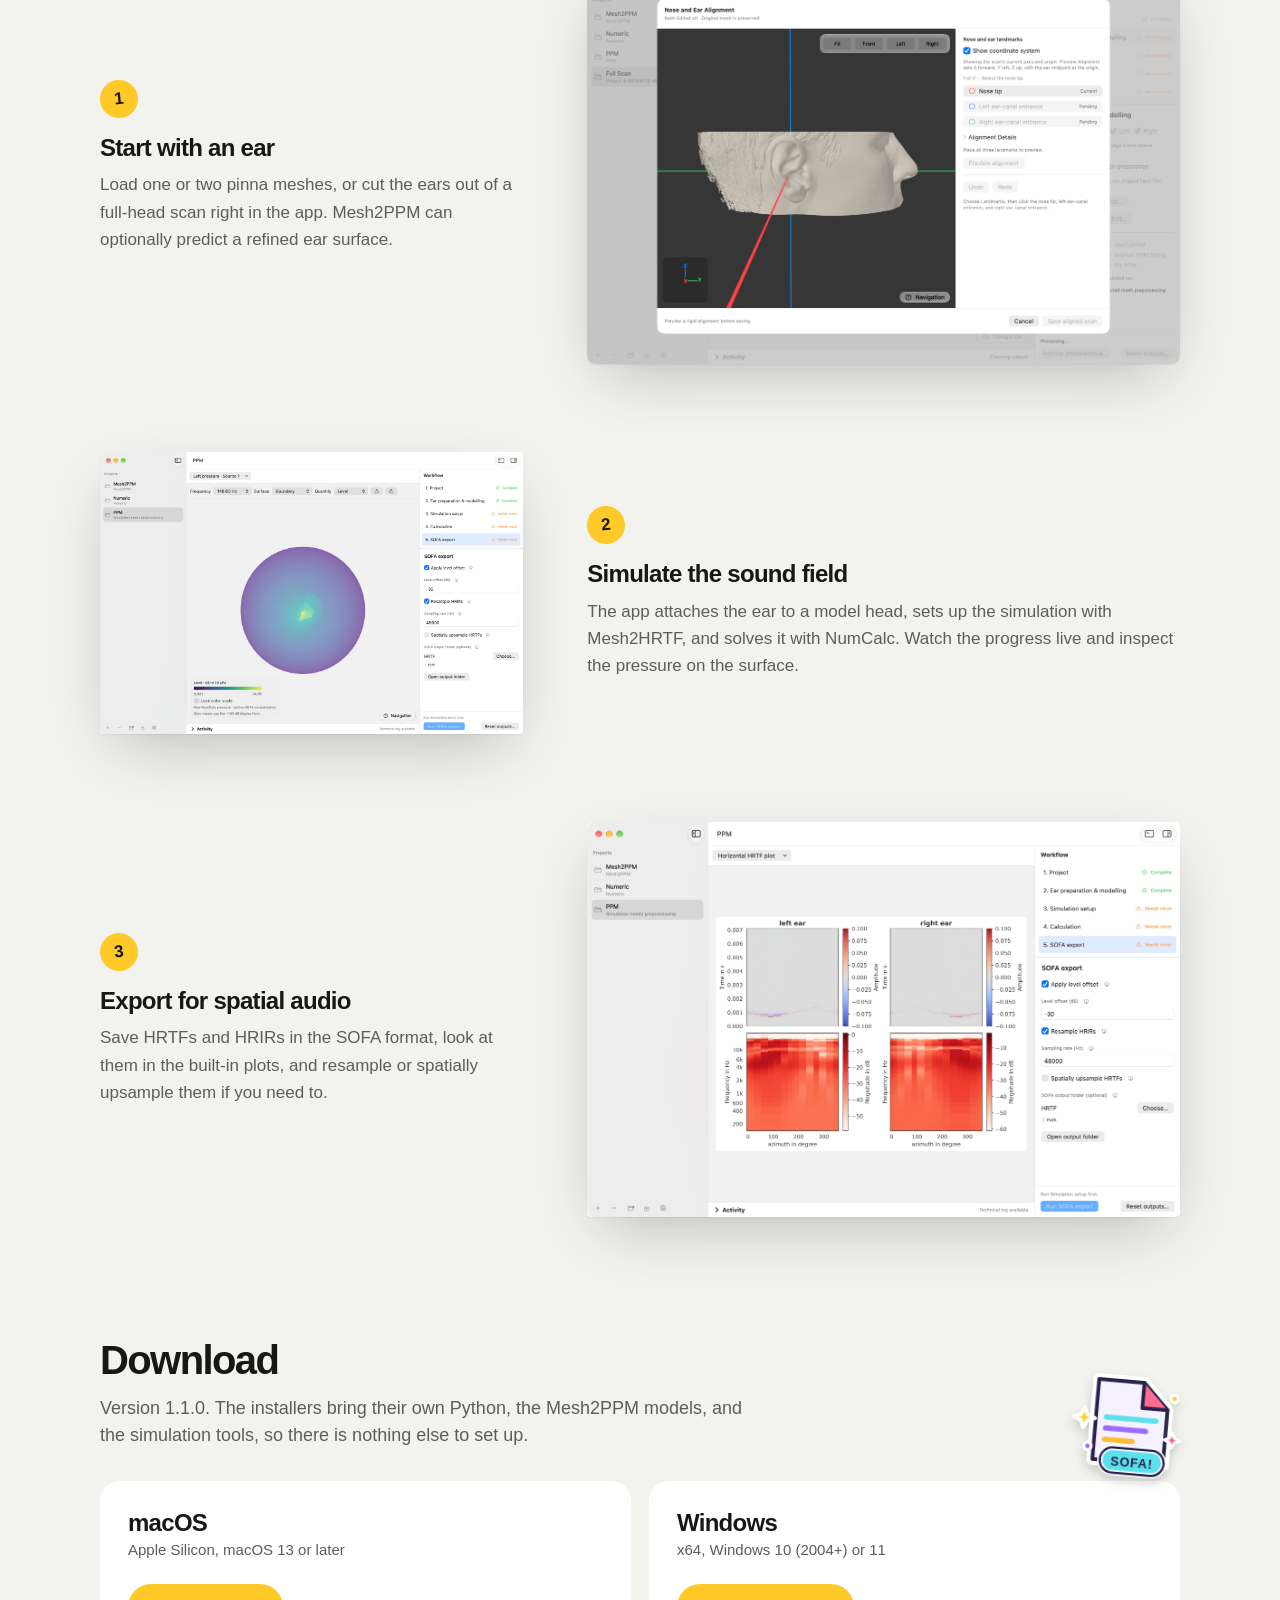
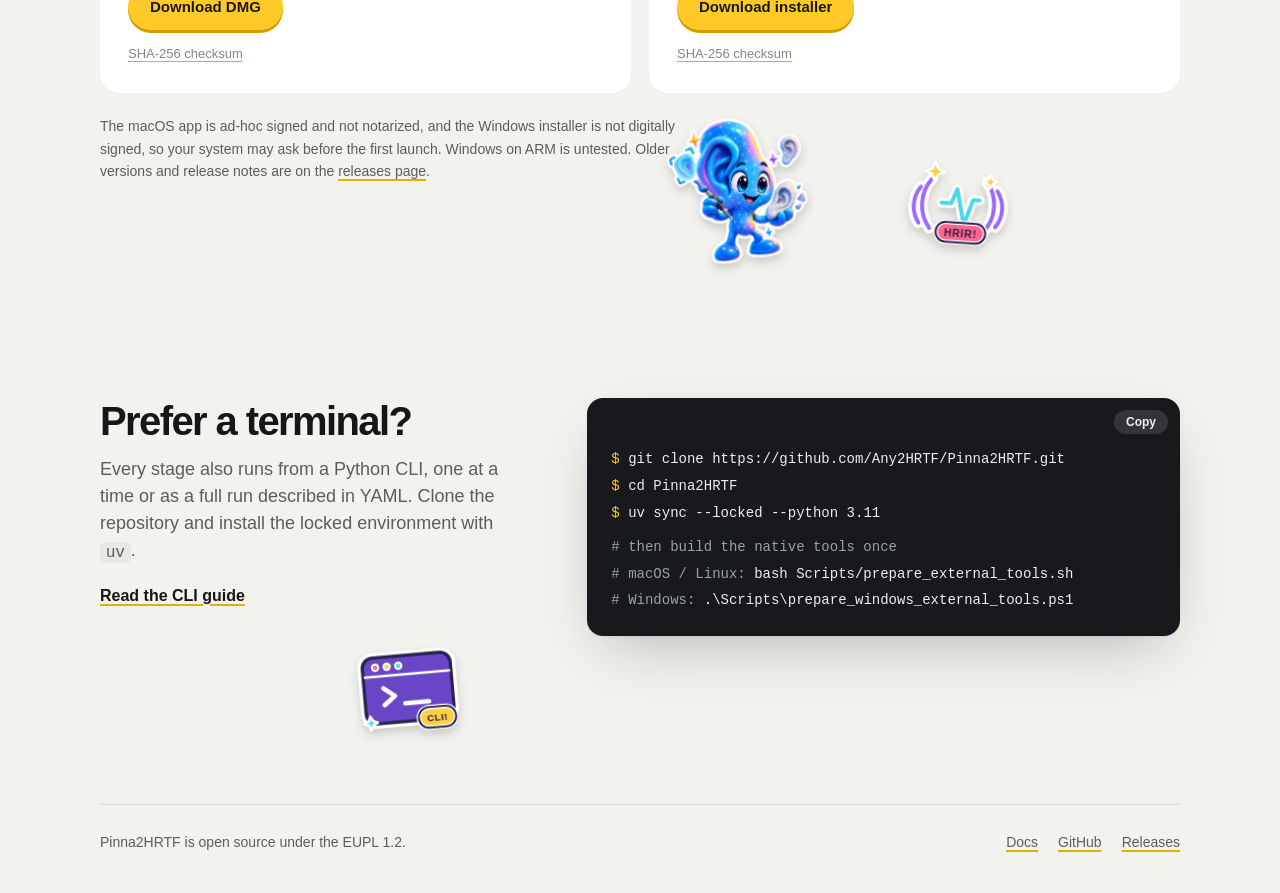
==== commit 426cd05c: "Add copy buttons to documentation code blocks Also give the front-page terminal room above its first" ====
--- a/website/index.html
+++ b/website/index.html
@@ -13,7 +13,7 @@
   <link rel="icon" href="favicon-macos.png?v=glass-ear2" type="image/png" sizes="512x512">
   <link rel="shortcut icon" href="favicon-macos.png?v=glass-ear2" type="image/png">
   <link rel="apple-touch-icon" href="favicon-macos.png?v=glass-ear2">
-  <link rel="stylesheet" href="styles.css?v=4">
+  <link rel="stylesheet" href="styles.css?v=5">
 </head>
 <body>
   <a class="skip-link" href="#main">Skip to content</a>
--- a/website/styles.css
+++ b/website/styles.css
@@ -108,7 +108,7 @@
 .sticker-mesh { --sticker-rotation: -6deg; right: 34%; bottom: 8px; width: 150px; }
 .sticker-wave { --sticker-rotation: 4deg; right: 15%; bottom: 30px; width: 118px; }
 .sticker-sofa { --sticker-rotation: 5deg; top: 150px; right: -18px; width: 134px; }
-.sticker-cli { --sticker-rotation: -5deg; left: 290px; bottom: 70px; width: 116px; }
+.sticker-cli { --sticker-rotation: -5deg; left: 250px; bottom: -6px; width: 116px; }
 
 /* Front page */
 .hero { padding-block: clamp(36px, 7vw, 76px) 0; }
@@ -148,7 +148,7 @@
 .cli-section .section-intro { margin-bottom: 18px; }
 .cli-section :not(pre) > code { padding: .1em .35em; border-radius: 5px; background: var(--soft); font-size: .9em; }
 .terminal { position: relative; overflow: hidden; border-radius: 16px; color: var(--term-ink); background: var(--term); box-shadow: var(--shadow); }
-.terminal pre { overflow-x: auto; margin: 0; padding: 24px 24px 8px; font-size: 14px; line-height: 1.9; }
+.terminal pre { overflow-x: auto; margin: 0; padding: 48px 24px 8px; font-size: 14px; line-height: 1.9; }
 .terminal .cmd::before { content: "$ "; color: var(--accent); user-select: none; -webkit-user-select: none; }
 .terminal-note { margin: 0; padding: 0 24px 22px; color: var(--term-muted); font: 14px/1.9 var(--mono); }
 .cli-section .terminal-note code { padding: 0; color: var(--term-ink); background: none; font-size: 1em; overflow-wrap: anywhere; }
@@ -174,7 +174,6 @@
   .cli-section { grid-template-columns: 1fr; padding-bottom: 72px; }
   .sticker-cli { left: auto; right: 8px; bottom: 30px; width: 92px; }
   .terminal pre, .terminal-note { font-size: 12.5px; padding-inline: 18px; }
-  .terminal pre { padding-top: 48px; }
   .site-footer { margin-top: 48px; }
 }
 @media (prefers-reduced-motion: reduce) {
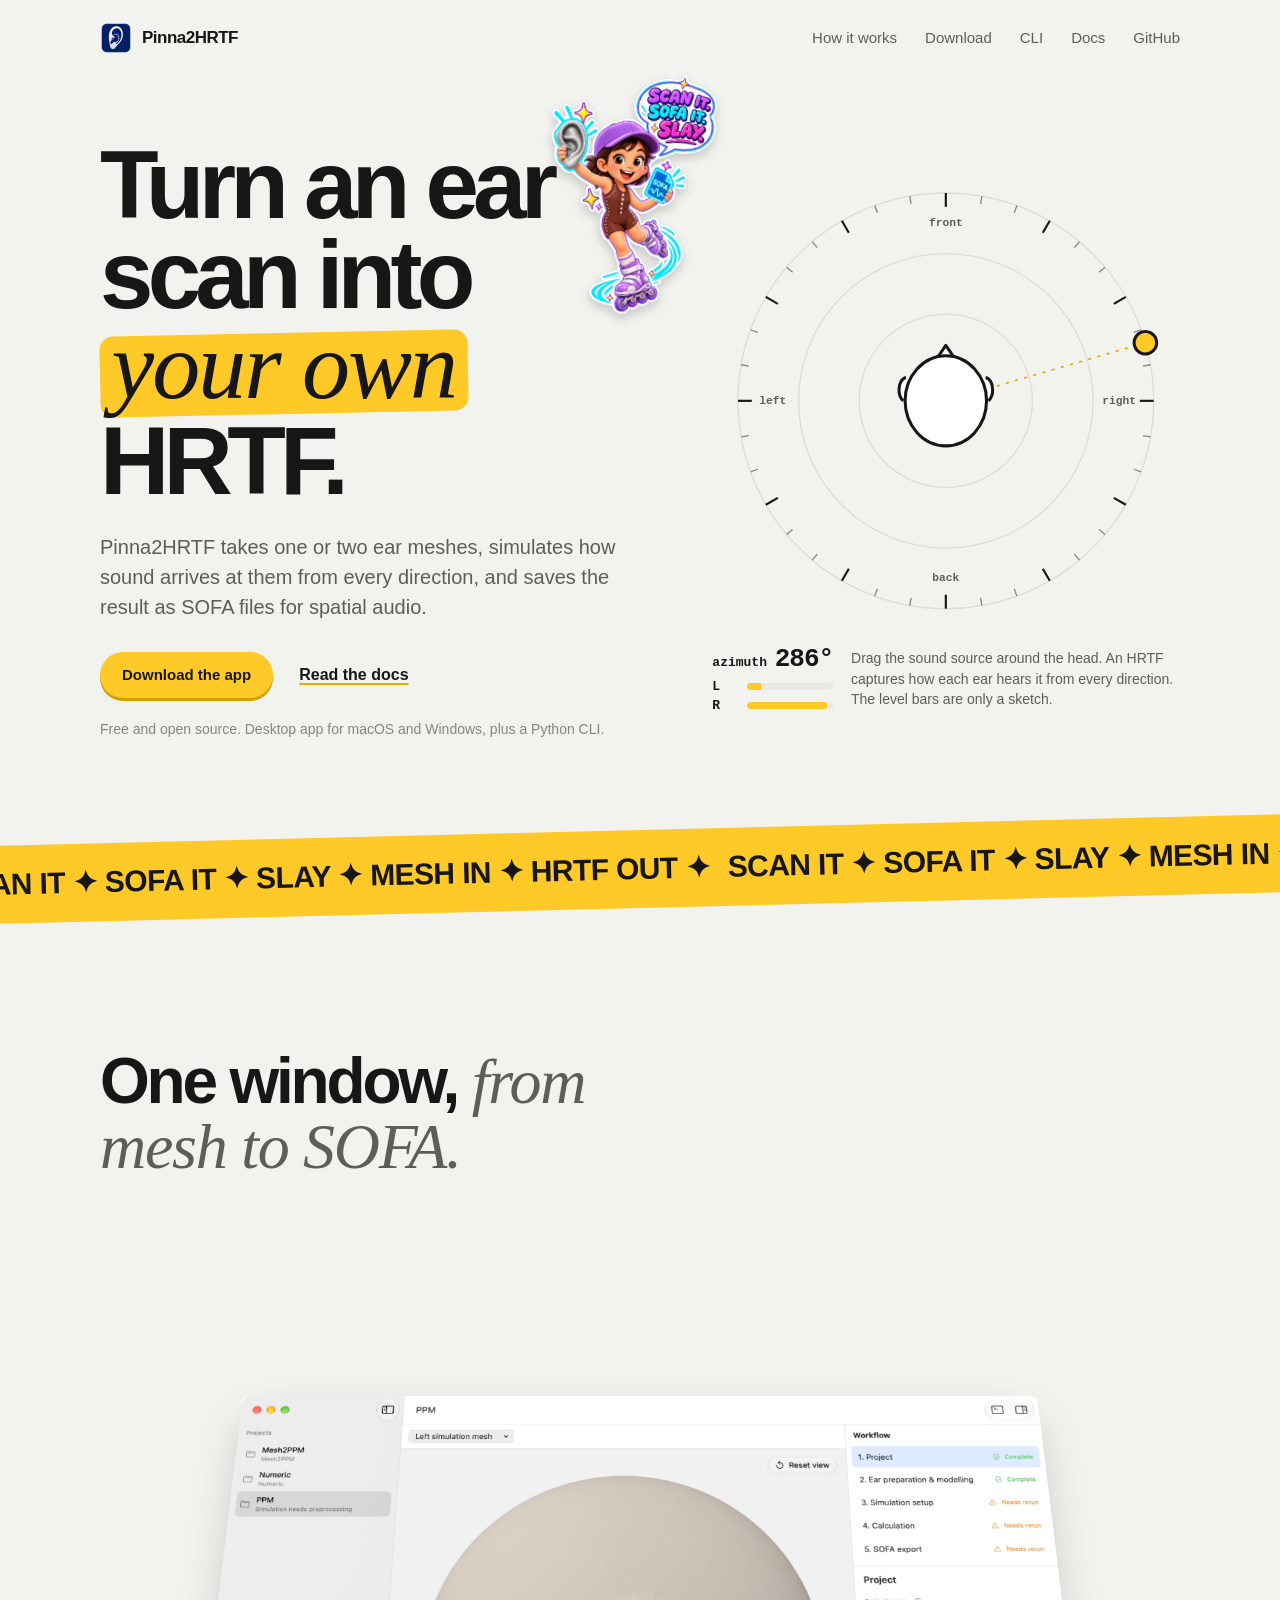
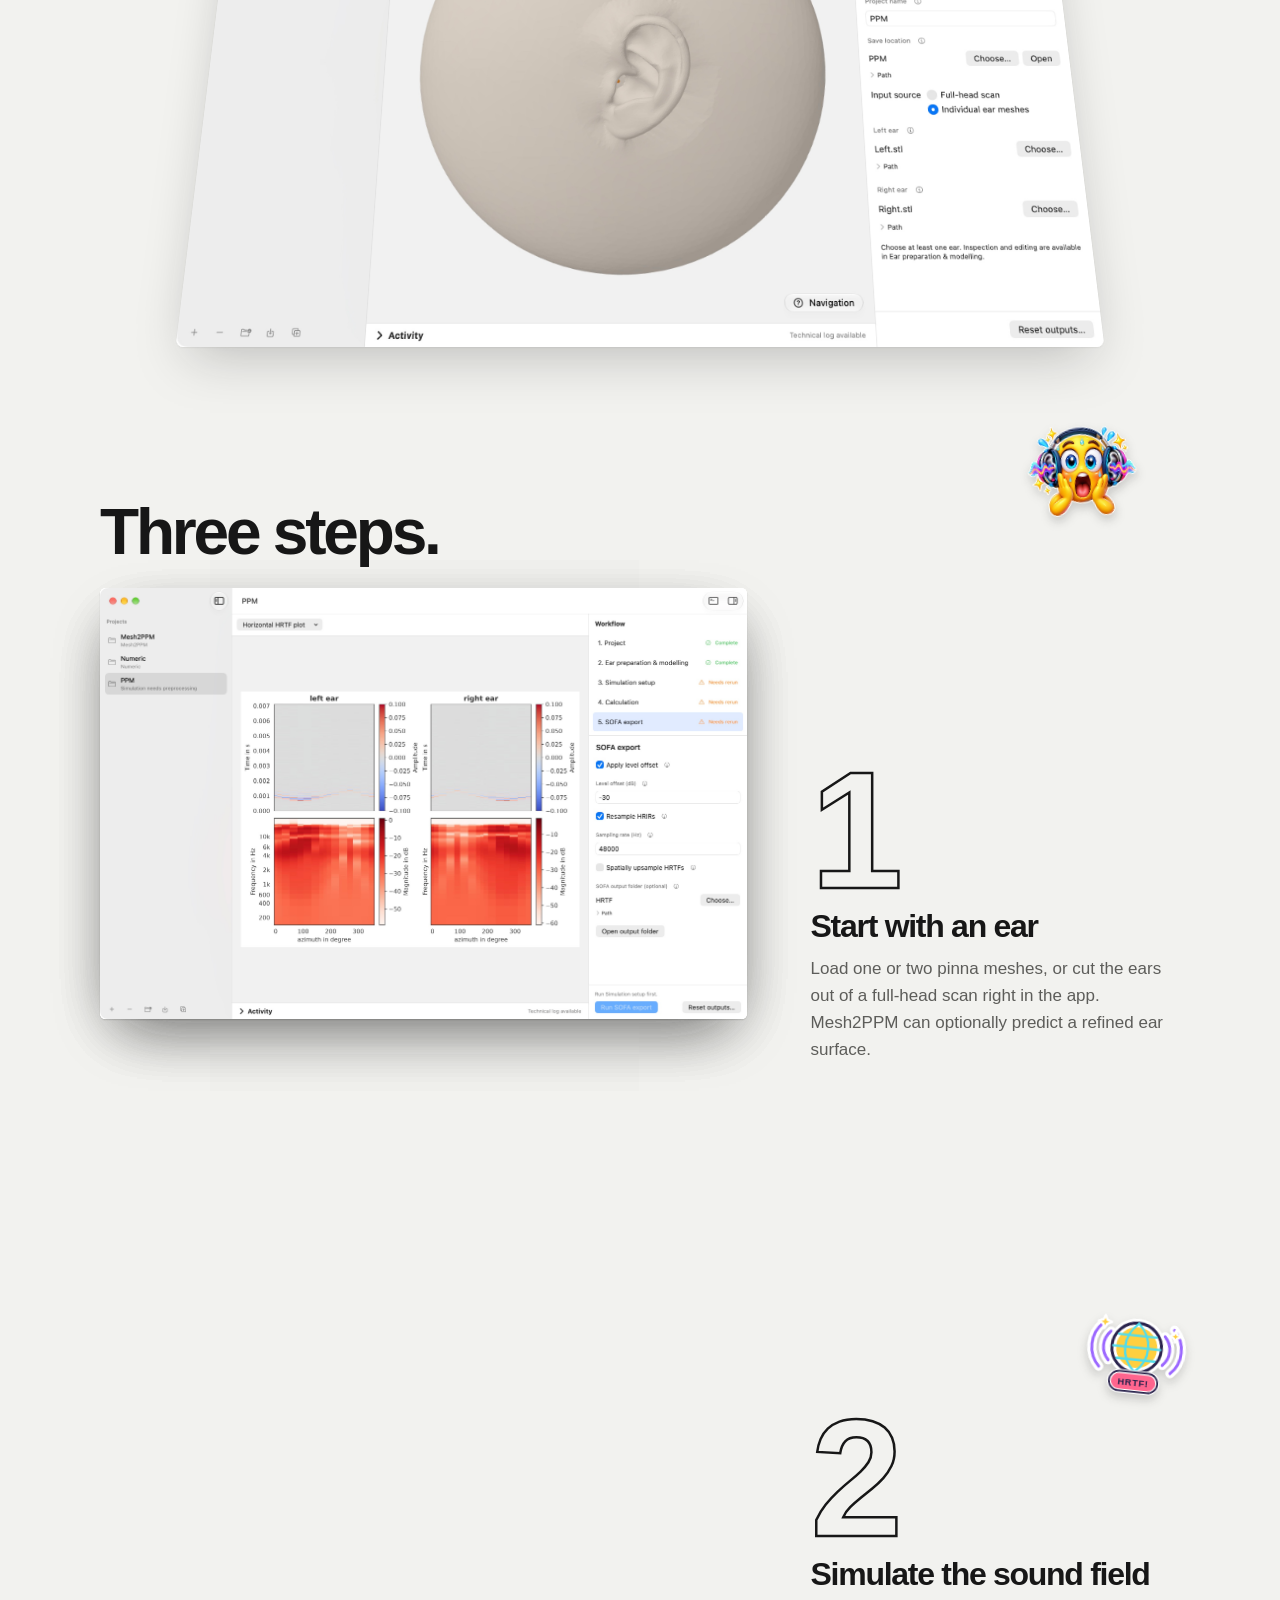
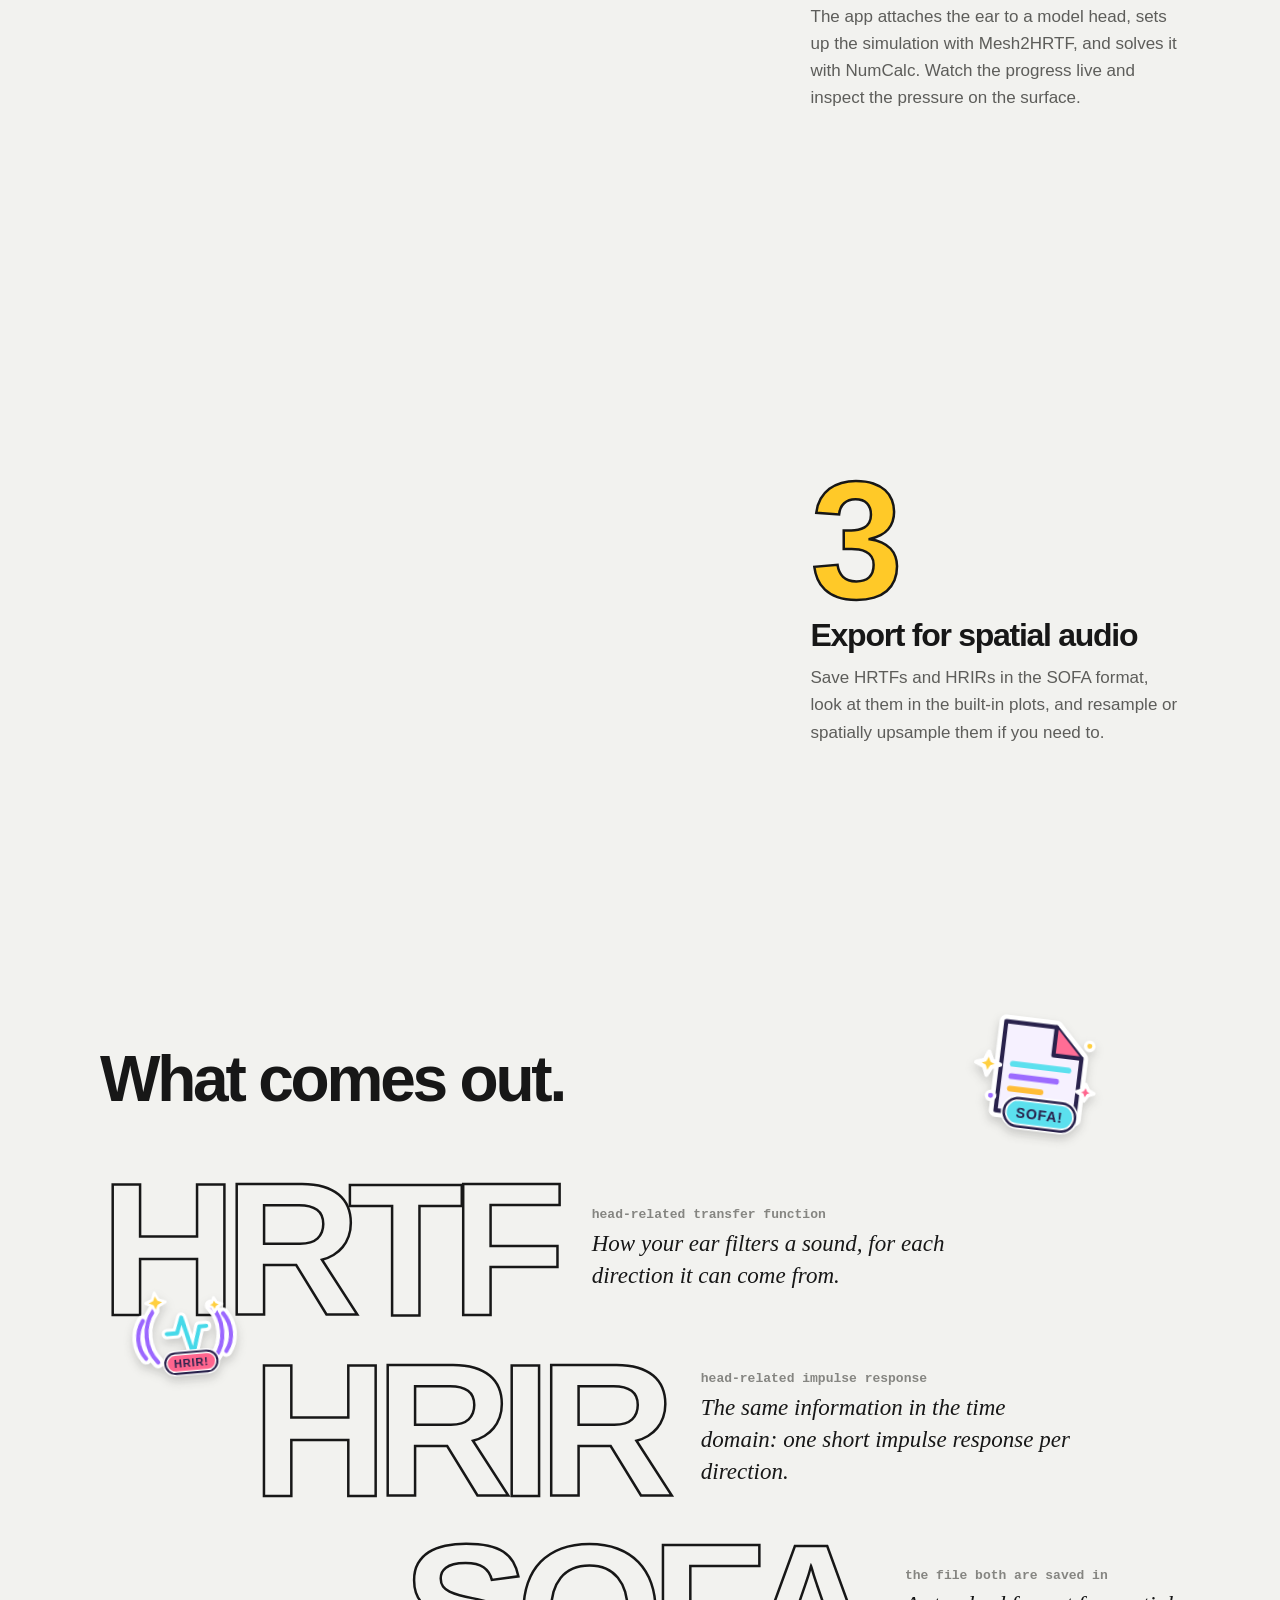
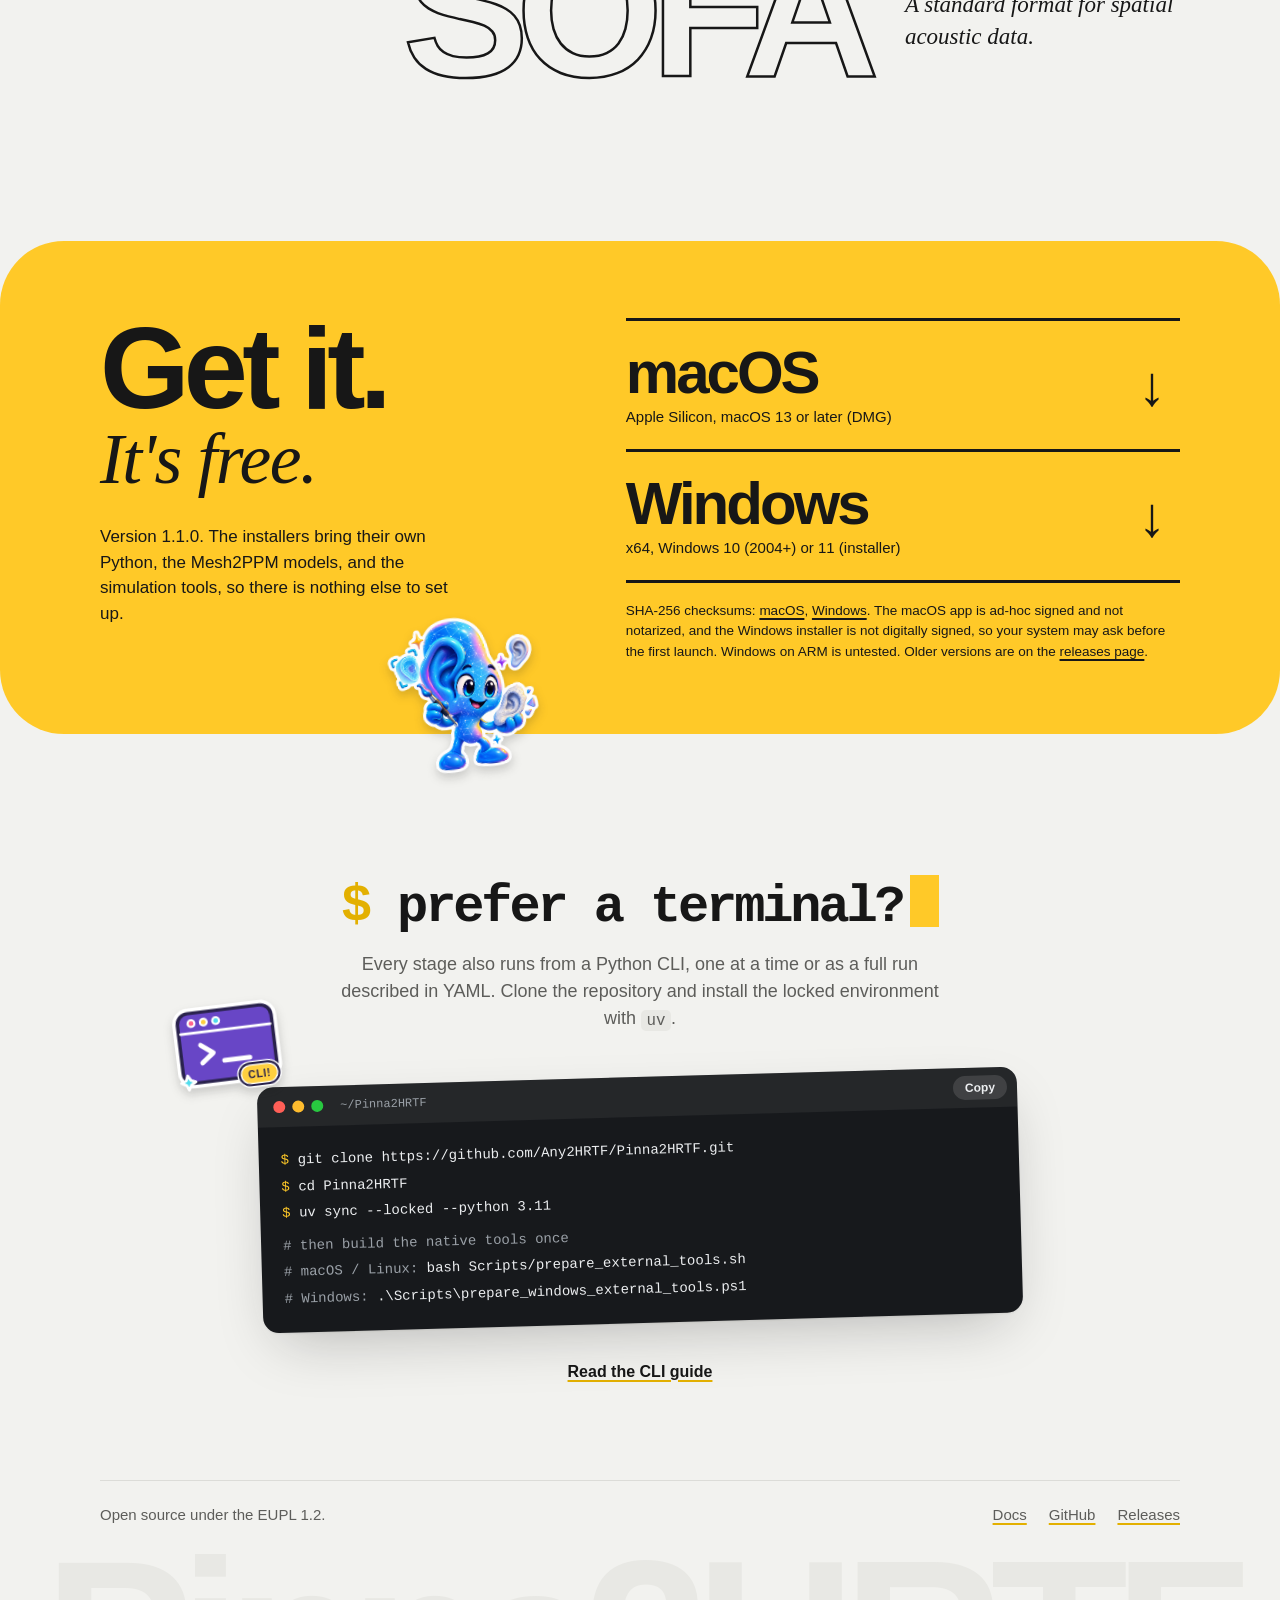
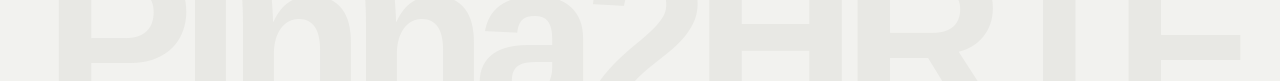
==== commit 3469c190: "Rebuild the front page with a distinct layout per section Hero with an interactive direction dial, a" ====
--- a/website/index.html
+++ b/website/index.html
@@ -13,7 +13,8 @@
   <link rel="icon" href="favicon-macos.png?v=glass-ear2" type="image/png" sizes="512x512">
   <link rel="shortcut icon" href="favicon-macos.png?v=glass-ear2" type="image/png">
   <link rel="apple-touch-icon" href="favicon-macos.png?v=glass-ear2">
-  <link rel="stylesheet" href="styles.css?v=5">
+  <link rel="stylesheet" href="styles.css?v=6">
+  <link rel="stylesheet" href="home.css?v=6">
 </head>
 <body>
   <a class="skip-link" href="#main">Skip to content</a>
@@ -28,82 +29,97 @@
     </nav>
   </header>
 
-  <main id="main" class="wrap">
-    <section class="hero content-section" id="top">
-      <h1>Turn an ear scan into <mark>your own HRTF</mark>.</h1>
-      <p class="hero-lede">Pinna2HRTF takes one or two ear meshes, simulates how sound arrives at them from every direction, and saves the result as SOFA files for spatial audio.</p>
-      <div class="hero-actions">
-        <a class="button button-primary" href="#downloads">Download the app</a>
-        <a class="text-link" href="docs/">Read the docs</a>
+  <main id="main">
+    <section class="hero content-section wrap" id="top">
+      <div>
+        <h1>Turn an ear scan into <em class="serif">your own</em> HRTF.</h1>
+        <p class="hero-lede">Pinna2HRTF takes one or two ear meshes, simulates how sound arrives at them from every direction, and saves the result as SOFA files for spatial audio.</p>
+        <div class="hero-actions">
+          <a class="button button-primary" href="#downloads">Download the app</a>
+          <a class="text-link" href="docs/">Read the docs</a>
+        </div>
+        <p class="hero-meta">Free and open source. Desktop app for macOS and Windows, plus a Python CLI.</p>
       </div>
-      <p class="hero-meta">Free and open source. Desktop app for macOS and Windows, plus a Python CLI.</p>
-      <button class="draggable-sticker sticker-girl" type="button" aria-label="Move the girl sticker" aria-describedby="sticker-hint">
-          <img src="assets/sticker-scan-it.webp" alt="" width="560" height="840" decoding="async">
-        </button>
-      <figure class="shot hero-shot"><picture><source media="(prefers-color-scheme: dark)" srcset="assets/screenshots/desktop-workspace-dark.png"><img src="assets/screenshots/desktop-workspace.jpg" alt="The Pinna2HRTF app showing an ear on a simulation mesh, with the workflow and project settings on the right" width="2620" height="1746" decoding="async"></picture></figure>
+      <figure class="dial" id="dial">
+        <svg viewBox="-270 -270 540 540" role="img" aria-label="A head seen from above with a sound source circling it">
+          <circle class="ring" r="240"/><circle class="ring" r="170"/><circle class="ring" r="100"/>
+          <g id="dial-ticks"></g>
+          <text y="-205">front</text><text x="-200">left</text><text x="200">right</text><text y="205">back</text>
+          <g id="dial-source">
+            <line class="ray" y1="-62" y2="-222"/>
+            <circle class="pulse" cy="-240" r="12"/><circle class="pulse" cy="-240" r="12"/><circle class="pulse" cy="-240" r="12"/>
+            <circle class="source" cy="-240" r="13"/>
+          </g>
+          <path class="head" d="M-49 0a9 14 0 0 1-5-14a9 14 0 0 1 8-13M49 0a9 14 0 0 0 5-14a9 14 0 0 0-8-13"/>
+          <path class="head" d="M-11-48L0-64L11-48"/>
+          <ellipse class="head" rx="47" ry="52"/>
+        </svg>
+        <figcaption>
+          <div class="readout"><span>azimuth <b id="dial-az">0°</b></span><div class="ears"><span>L</span><i id="ear-l"></i><span>R</span><i id="ear-r"></i></div></div>
+          <span>Drag the sound source around the head. An HRTF captures how each ear hears it from every direction. The level bars are only a sketch.</span>
+        </figcaption>
+      </figure>
+      <button class="draggable-sticker sticker-girl" type="button" aria-label="Move the girl sticker" aria-describedby="sticker-hint"><img src="assets/sticker-scan-it.webp" alt="" width="560" height="840" decoding="async"></button>
     </section>
 
-    <section class="home-section content-section workflow" id="workflow">
-      <button class="draggable-sticker sticker-headphones" type="button" aria-label="Move the headphones sticker" aria-describedby="sticker-hint">
-          <img src="assets/sticker-headphones.webp" alt="" width="420" height="420" loading="lazy" decoding="async">
-        </button>
-      <button class="draggable-sticker sticker-hrtf" type="button" aria-label="Move the spatial HRTF sticker" aria-describedby="sticker-hint">
-          <img src="assets/sticker-hrtf.svg" alt="" width="180" height="160" loading="lazy" decoding="async">
-        </button>
-      <h2>From ear mesh to HRTF</h2>
-      <p class="section-intro">Three steps, all in one window. You can stop and look at the geometry after each one.</p>
-      <ol class="steps">
-        <li class="step">
-          <div class="step-text"><span class="step-num" aria-hidden="true">1</span><h3>Start with an ear</h3><p>Load one or two pinna meshes, or cut the ears out of a full-head scan right in the app. Mesh2PPM can optionally predict a refined ear surface.</p></div>
-          <figure class="shot"><picture><source media="(prefers-color-scheme: dark)" srcset="assets/screenshots/scan-alignment-dark.png"><img src="assets/screenshots/scan-alignment.png" alt="A head scan in the alignment editor with landmarks on the nose tip and ear canals" width="2620" height="1746" loading="lazy" decoding="async"></picture></figure>
-        </li>
-        <li class="step">
-          <div class="step-text"><span class="step-num" aria-hidden="true">2</span><h3>Simulate the sound field</h3><p>The app attaches the ear to a model head, sets up the simulation with Mesh2HRTF, and solves it with NumCalc. Watch the progress live and inspect the pressure on the surface.</p></div>
-          <figure class="shot"><picture><source media="(prefers-color-scheme: dark)" srcset="assets/screenshots/pressure-field-dark.png"><img src="assets/screenshots/pressure-field.jpg" alt="The pressure viewer showing sound pressure on the ear surface at one frequency" width="2620" height="1746" loading="lazy" decoding="async"></picture></figure>
-        </li>
-        <li class="step">
-          <div class="step-text"><span class="step-num" aria-hidden="true">3</span><h3>Export for spatial audio</h3><p>Save HRTFs and HRIRs in the SOFA format, look at them in the built-in plots, and resample or spatially upsample them if you need to.</p></div>
-          <figure class="shot"><picture><source media="(prefers-color-scheme: dark)" srcset="assets/screenshots/hrtf-horizontal-dark.png"><img src="assets/screenshots/hrtf-horizontal.jpg" alt="Horizontal-plane plot of impulse responses and HRTF magnitudes across azimuth" width="2620" height="1746" loading="lazy" decoding="async"></picture></figure>
-        </li>
-      </ol>
+    <div class="ticker" aria-hidden="true"><div><span>Scan it ✦ SOFA it ✦ Slay ✦ Mesh in ✦ HRTF out ✦</span> <span>Scan it ✦ SOFA it ✦ Slay ✦ Mesh in ✦ HRTF out ✦</span> <span>Scan it ✦ SOFA it ✦ Slay ✦ Mesh in ✦ HRTF out ✦</span> <span>Scan it ✦ SOFA it ✦ Slay ✦ Mesh in ✦ HRTF out ✦</span> <span>Scan it ✦ SOFA it ✦ Slay ✦ Mesh in ✦ HRTF out ✦</span> <span>Scan it ✦ SOFA it ✦ Slay ✦ Mesh in ✦ HRTF out ✦</span></div></div>
+
+    <section class="showcase content-section wrap">
+      <h2>One window, <em class="serif">from mesh to SOFA.</em></h2>
+      <picture><source media="(prefers-color-scheme: dark)" srcset="assets/screenshots/desktop-workspace-dark.png"><img src="assets/screenshots/desktop-workspace.jpg" alt="The Pinna2HRTF app showing an ear on a simulation mesh, with the workflow and project settings on the right" width="2620" height="1746" loading="lazy" decoding="async"></picture>
     </section>
 
-    <section class="home-section content-section downloads" id="downloads">
-      <h2>Download</h2>
-      <p class="section-intro">Version 1.1.0. The installers bring their own Python, the Mesh2PPM models, and the simulation tools, so there is nothing else to set up.</p>
-      <div class="download-list">
-        <article class="download-entry">
-          <h3>macOS</h3>
-          <p>Apple Silicon, macOS 13 or later</p>
-          <a class="button button-primary" href="https://github.com/Any2HRTF/Pinna2HRTF/releases/download/v1.1.0/Pinna2HRTF-1.1.0-macOS-arm64.dmg">Download DMG</a>
-          <a class="checksum-link" href="https://github.com/Any2HRTF/Pinna2HRTF/releases/download/v1.1.0/Pinna2HRTF-1.1.0-macOS-arm64.dmg.sha256">SHA-256 checksum</a>
-        </article>
-        <article class="download-entry">
-          <h3>Windows</h3>
-          <p>x64, Windows 10 (2004+) or 11</p>
-          <a class="button button-primary" href="https://github.com/Any2HRTF/Pinna2HRTF/releases/download/v1.1.0/Pinna2HRTF-Windows-Installer-v1.1.0.exe">Download installer</a>
-          <a class="checksum-link" href="https://github.com/Any2HRTF/Pinna2HRTF/releases/download/v1.1.0/Pinna2HRTF-v1.1.0-Windows_x64.exe.sha256">SHA-256 checksum</a>
-        </article>
+    <section class="workflow content-section wrap" id="workflow">
+      <h2>Three steps.</h2>
+      <button class="draggable-sticker sticker-headphones" type="button" aria-label="Move the headphones sticker" aria-describedby="sticker-hint"><img src="assets/sticker-headphones.webp" alt="" width="420" height="420" loading="lazy" decoding="async"></button>
+      <button class="draggable-sticker sticker-hrtf" type="button" aria-label="Move the spatial HRTF sticker" aria-describedby="sticker-hint"><img src="assets/sticker-hrtf.svg" alt="" width="180" height="160" loading="lazy" decoding="async"></button>
+      <div class="flow">
+        <figure class="flow-stage">
+          <picture class="is-active"><source media="(prefers-color-scheme: dark)" srcset="assets/screenshots/scan-alignment-dark.png"><img src="assets/screenshots/scan-alignment.png" alt="A head scan in the alignment editor with landmarks on the nose tip and ear canals" width="2620" height="1746" loading="lazy" decoding="async"></picture>
+          <picture><source media="(prefers-color-scheme: dark)" srcset="assets/screenshots/pressure-field-dark.png"><img src="assets/screenshots/pressure-field.jpg" alt="The pressure viewer showing sound pressure on the ear surface at one frequency" width="2620" height="1746" loading="lazy" decoding="async"></picture>
+          <picture><source media="(prefers-color-scheme: dark)" srcset="assets/screenshots/hrtf-horizontal-dark.png"><img src="assets/screenshots/hrtf-horizontal.jpg" alt="Horizontal-plane plot of impulse responses and HRTF magnitudes across azimuth" width="2620" height="1746" loading="lazy" decoding="async"></picture>
+        </figure>
+        <ol class="flow-steps">
+          <li class="is-active"><h3>Start with an ear</h3><p>Load one or two pinna meshes, or cut the ears out of a full-head scan right in the app. Mesh2PPM can optionally predict a refined ear surface.</p></li>
+          <li><h3>Simulate the sound field</h3><p>The app attaches the ear to a model head, sets up the simulation with Mesh2HRTF, and solves it with NumCalc. Watch the progress live and inspect the pressure on the surface.</p></li>
+          <li><h3>Export for spatial audio</h3><p>Save HRTFs and HRIRs in the SOFA format, look at them in the built-in plots, and resample or spatially upsample them if you need to.</p></li>
+        </ol>
       </div>
-      <p class="download-foot">The macOS app is ad-hoc signed and not notarized, and the Windows installer is not digitally signed, so your system may ask before the first launch. Windows on ARM is untested. Older versions and release notes are on the <a href="https://github.com/Any2HRTF/Pinna2HRTF/releases">releases page</a>.</p>
-      <button class="draggable-sticker sticker-mesh" type="button" aria-label="Move the cyber ear sculptor sticker" aria-describedby="sticker-hint">
-          <img src="assets/sticker-cyber-ear-sculptor.png" alt="" width="1214" height="1295" loading="lazy" decoding="async">
-        </button>
-      <button class="draggable-sticker sticker-wave" type="button" aria-label="Move the impulse response sticker" aria-describedby="sticker-hint">
-          <img src="assets/sticker-wave.svg" alt="" width="180" height="160" loading="lazy" decoding="async">
-        </button>
-      <button class="draggable-sticker sticker-sofa" type="button" aria-label="Move the SOFA file sticker" aria-describedby="sticker-hint">
-          <img src="assets/sticker-sofa.svg" alt="" width="180" height="160" loading="lazy" decoding="async">
-        </button>
     </section>
 
-    <section class="home-section content-section cli-section" id="cli">
-      <div>
-        <h2>Prefer a terminal?</h2>
-        <p class="section-intro">Every stage also runs from a Python CLI, one at a time or as a full run described in YAML. Clone the repository and install the locked environment with <code>uv</code>.</p>
-        <a class="text-link" href="docs/cli.html">Read the CLI guide</a>
+    <section class="glossary content-section wrap">
+      <h2>What comes out.</h2>
+      <dl>
+        <div><dt>HRTF</dt><dd><b>head-related transfer function</b>How your ear filters a sound, for each direction it can come from.</dd></div>
+        <div><dt>HRIR</dt><dd><b>head-related impulse response</b>The same information in the time domain: one short impulse response per direction.</dd></div>
+        <div><dt>SOFA</dt><dd><b>the file both are saved in</b>A standard format for spatial acoustic data.</dd></div>
+      </dl>
+      <button class="draggable-sticker sticker-wave" type="button" aria-label="Move the impulse response sticker" aria-describedby="sticker-hint"><img src="assets/sticker-wave.svg" alt="" width="180" height="160" loading="lazy" decoding="async"></button>
+      <button class="draggable-sticker sticker-sofa" type="button" aria-label="Move the SOFA file sticker" aria-describedby="sticker-hint"><img src="assets/sticker-sofa.svg" alt="" width="180" height="160" loading="lazy" decoding="async"></button>
+    </section>
+
+    <section class="downloads content-section" id="downloads">
+      <div class="wrap">
+        <div>
+          <h2>Get it. <em class="serif">It's free.</em></h2>
+          <p class="downloads-intro">Version 1.1.0. The installers bring their own Python, the Mesh2PPM models, and the simulation tools, so there is nothing else to set up.</p>
+        </div>
+        <div>
+          <ul class="platforms">
+            <li><a class="platform" href="https://github.com/Any2HRTF/Pinna2HRTF/releases/download/v1.1.0/Pinna2HRTF-1.1.0-macOS-arm64.dmg"><strong>macOS</strong><span>Apple Silicon, macOS 13 or later (DMG)</span><i aria-hidden="true">↓</i></a></li>
+            <li><a class="platform" href="https://github.com/Any2HRTF/Pinna2HRTF/releases/download/v1.1.0/Pinna2HRTF-Windows-Installer-v1.1.0.exe"><strong>Windows</strong><span>x64, Windows 10 (2004+) or 11 (installer)</span><i aria-hidden="true">↓</i></a></li>
+          </ul>
+          <p class="download-foot">SHA-256 checksums: <a href="https://github.com/Any2HRTF/Pinna2HRTF/releases/download/v1.1.0/Pinna2HRTF-1.1.0-macOS-arm64.dmg.sha256">macOS</a>, <a href="https://github.com/Any2HRTF/Pinna2HRTF/releases/download/v1.1.0/Pinna2HRTF-v1.1.0-Windows_x64.exe.sha256">Windows</a>. The macOS app is ad-hoc signed and not notarized, and the Windows installer is not digitally signed, so your system may ask before the first launch. Windows on ARM is untested. Older versions are on the <a href="https://github.com/Any2HRTF/Pinna2HRTF/releases">releases page</a>.</p>
+        </div>
       </div>
-      <div class="terminal">
+      <button class="draggable-sticker sticker-mesh" type="button" aria-label="Move the cyber ear sculptor sticker" aria-describedby="sticker-hint"><img src="assets/sticker-cyber-ear-sculptor.png" alt="" width="1214" height="1295" loading="lazy" decoding="async"></button>
+    </section>
+
+    <section class="cli-section content-section wrap" id="cli">
+      <h2>prefer a terminal?</h2>
+      <p class="cli-intro">Every stage also runs from a Python CLI, one at a time or as a full run described in YAML. Clone the repository and install the locked environment with <code>uv</code>.</p>
+      <div class="terminal" id="terminal">
+        <div class="terminal-bar"><i></i><i></i><i></i><span>~/Pinna2HRTF</span></div>
         <button class="copy-button" type="button" data-copy="cli-command" aria-label="Copy CLI setup commands">Copy</button>
         <pre><code id="cli-command"><span class="cmd">git clone https://github.com/Any2HRTF/Pinna2HRTF.git</span>
 <span class="cmd">cd Pinna2HRTF</span>
@@ -111,18 +127,21 @@
         <p class="terminal-note"># then build the native tools once<br># macOS / Linux: <code>bash Scripts/prepare_external_tools.sh</code><br># Windows: <code>.\Scripts\prepare_windows_external_tools.ps1</code></p>
         <p class="copy-status visually-hidden" aria-live="polite"></p>
       </div>
-      <button class="draggable-sticker sticker-cli" type="button" aria-label="Move the CLI sticker" aria-describedby="sticker-hint">
-          <img src="assets/sticker-cli.svg" alt="" width="180" height="150" loading="lazy" decoding="async">
-        </button>
+      <a class="cli-link" href="docs/cli.html">Read the CLI guide</a>
+      <button class="draggable-sticker sticker-cli" type="button" aria-label="Move the CLI sticker" aria-describedby="sticker-hint"><img src="assets/sticker-cli.svg" alt="" width="180" height="150" loading="lazy" decoding="async"></button>
     </section>
   </main>
 
   <span class="visually-hidden" id="sticker-hint">Drag with a mouse or touch. Use the arrow keys to move a focused sticker.</span>
 
-  <footer class="site-footer wrap">
-    <p>Pinna2HRTF is open source under the EUPL 1.2.</p>
-    <nav aria-label="Footer"><a href="docs/">Docs</a><a href="https://github.com/Any2HRTF/Pinna2HRTF">GitHub</a><a href="https://github.com/Any2HRTF/Pinna2HRTF/releases">Releases</a></nav>
+  <footer class="site-footer">
+    <div class="footer-row wrap">
+      <p>Open source under the EUPL 1.2.</p>
+      <nav aria-label="Footer"><a href="docs/">Docs</a><a href="https://github.com/Any2HRTF/Pinna2HRTF">GitHub</a><a href="https://github.com/Any2HRTF/Pinna2HRTF/releases">Releases</a></nav>
+    </div>
+    <span class="wordmark" aria-hidden="true">Pinna2HRTF</span>
   </footer>
-  <script src="script.js"></script>
+  <script src="script.js?v=6"></script>
+  <script src="home.js?v=6"></script>
 </body>
 </html>
--- a/website/styles.css
+++ b/website/styles.css
@@ -1,6 +1,7 @@
 /* Shared by the front page and the documentation. */
 :root {
   color-scheme: light dark;
+  --serif: "Iowan Old Style", "Palatino Linotype", Palatino, "Book Antiqua", "URW Palladio L", P052, Georgia, serif;
   --page: #f2f2ef;
   --paper: #fff;
   --ink: #171717;
@@ -65,9 +66,11 @@
 .main-nav a { text-decoration: none; color: var(--muted); }
 .main-nav a:hover, .main-nav a[aria-current="page"] { color: var(--ink); }
 .main-nav a[aria-current="page"] { font-weight: 650; }
-.site-footer { display: flex; flex-wrap: wrap; align-items: baseline; justify-content: space-between; gap: 8px 24px; margin-top: 72px; padding-block: 26px 40px; border-top: 1px solid var(--rule); color: var(--muted); font-size: 14px; }
-.site-footer p { margin: 0; }
-.site-footer nav { display: flex; gap: 20px; }
+.site-footer { margin-top: 96px; overflow: hidden; color: var(--muted); font-size: 15px; }
+.footer-row { display: flex; flex-wrap: wrap; align-items: baseline; justify-content: space-between; gap: 8px 24px; padding-block: 22px; border-top: 1px solid var(--rule); }
+.footer-row p { margin: 0; }
+.footer-row nav { display: flex; gap: 22px; }
+.wordmark { display: block; margin: 0 0 -.19em; color: var(--soft); font-size: 17.6vw; font-weight: 800; letter-spacing: -.065em; line-height: .8; text-align: center; white-space: nowrap; user-select: none; -webkit-user-select: none; }
 
 /* Buttons */
 .button {
@@ -102,81 +105,18 @@
   84% { transform: translateY(-2px) rotate(calc(var(--sticker-rotation) + 1deg)) scale(1.01, .99); }
   100% { transform: translateY(0) rotate(var(--sticker-rotation)) scale(1); }
 }
-.sticker-girl { --sticker-rotation: 6deg; top: 150px; right: 20%; width: clamp(150px, 19vw, 210px); }
-.sticker-headphones { --sticker-rotation: -8deg; top: 70px; right: 8%; width: 104px; }
-.sticker-hrtf { --sticker-rotation: 5deg; top: 128px; left: 470px; width: 96px; }
-.sticker-mesh { --sticker-rotation: -6deg; right: 34%; bottom: 8px; width: 150px; }
-.sticker-wave { --sticker-rotation: 4deg; right: 15%; bottom: 30px; width: 118px; }
-.sticker-sofa { --sticker-rotation: 5deg; top: 150px; right: -18px; width: 134px; }
-.sticker-cli { --sticker-rotation: -5deg; left: 250px; bottom: -6px; width: 116px; }
+@media (prefers-reduced-motion: reduce) {
+  html { scroll-behavior: auto; }
+  *, *::before, *::after { transition-duration: .01ms !important; animation-duration: .01ms !important; }
+}
 
-/* Front page */
-.hero { padding-block: clamp(36px, 7vw, 76px) 0; }
-.hero h1 { max-width: 13.5em; margin-bottom: 22px; font-size: clamp(40px, 6.6vw, 68px); font-weight: 780; letter-spacing: -.05em; line-height: 1.02; }
-.hero-lede { max-width: 36em; margin-bottom: 30px; color: var(--muted); font-size: clamp(17px, 2vw, 20px); line-height: 1.5; }
-.hero-actions { display: flex; flex-wrap: wrap; align-items: center; gap: 14px 26px; }
-.hero-meta { margin: 18px 0 0; color: var(--quiet); font-size: 14px; }
-.shot { display: block; margin: 0; }
-.shot img { display: block; width: 100%; border-radius: 0.8% / 1.2%; box-shadow: var(--shadow); }
-.hero-shot { margin-top: clamp(40px, 6vw, 64px); }
-
-.home-section { padding-top: clamp(72px, 10vw, 120px); }
-.home-section > h2 { margin-bottom: 12px; font-size: clamp(28px, 4vw, 40px); font-weight: 760; letter-spacing: -.04em; }
-.section-intro { max-width: 36em; margin-bottom: 0; color: var(--muted); font-size: 18px; line-height: 1.5; }
-
-.steps { display: grid; gap: clamp(48px, 7vw, 88px); margin: clamp(40px, 6vw, 64px) 0 0; padding: 0; list-style: none; }
-.step { display: grid; grid-template-columns: minmax(0, 5fr) minmax(0, 7fr); align-items: center; gap: clamp(24px, 5vw, 64px); }
-.step:nth-child(even) .step-text { order: 2; }
-.step-num {
-  display: grid; width: 38px; height: 38px; margin-bottom: 16px; place-items: center; border-radius: 50%;
-  color: #171717; background: var(--accent); font-size: 17px; font-weight: 800; transform: rotate(-6deg);
-}
-.step h3 { margin-bottom: 10px; font-size: 24px; font-weight: 720; }
-.step p { margin: 0; color: var(--muted); font-size: 17px; }
-
-.downloads { padding-bottom: 96px; }
-.download-list { display: grid; grid-template-columns: repeat(2, minmax(0, 1fr)); gap: 18px; margin-top: 32px; }
-.download-entry { display: flex; flex-direction: column; align-items: flex-start; padding: 28px; border-radius: 20px; background: var(--paper); }
-.download-entry h3 { margin-bottom: 2px; font-size: 24px; font-weight: 720; }
-.download-entry p { margin: 0; color: var(--muted); font-size: 15px; }
-.download-entry .button { margin-top: 22px; }
-.checksum-link { margin-top: 14px; color: var(--quiet); font-size: 13px; text-decoration-thickness: 1px; }
-.download-foot { max-width: 44em; margin: 22px 0 0; color: var(--muted); font-size: 14px; }
-
-.cli-section { display: grid; grid-template-columns: minmax(0, 5fr) minmax(0, 7fr); align-items: start; gap: clamp(24px, 5vw, 64px); padding-bottom: 96px; }
-.cli-section h2 { margin-bottom: 12px; font-size: clamp(28px, 4vw, 40px); font-weight: 760; letter-spacing: -.04em; }
-.cli-section .section-intro { margin-bottom: 18px; }
-.cli-section :not(pre) > code { padding: .1em .35em; border-radius: 5px; background: var(--soft); font-size: .9em; }
-.terminal { position: relative; overflow: hidden; border-radius: 16px; color: var(--term-ink); background: var(--term); box-shadow: var(--shadow); }
-.terminal pre { overflow-x: auto; margin: 0; padding: 48px 24px 8px; font-size: 14px; line-height: 1.9; }
-.terminal .cmd::before { content: "$ "; color: var(--accent); user-select: none; -webkit-user-select: none; }
-.terminal-note { margin: 0; padding: 0 24px 22px; color: var(--term-muted); font: 14px/1.9 var(--mono); }
-.cli-section .terminal-note code { padding: 0; color: var(--term-ink); background: none; font-size: 1em; overflow-wrap: anywhere; }
 .copy-button { position: absolute; top: 12px; right: 12px; padding: 5px 12px; border: 0; border-radius: 999px; color: var(--term-ink); background: rgba(255, 255, 255, .12); font: 600 12px var(--sans); cursor: pointer; }
 .copy-button:hover { color: #171717; background: var(--accent); }
-
+em.serif { font-family: var(--serif); font-style: italic; font-weight: 500; letter-spacing: -.02em; }
 @media (max-width: 760px) {
   .wrap { width: min(100% - 36px, var(--wrap)); }
   .site-header { padding-block: 16px; }
   .main-nav { gap: 14px; font-size: 14px; }
   .main-nav .nav-extra { display: none; }
-  .sticker-girl { top: auto; right: 2px; bottom: -34px; width: 118px; }
-  .sticker-headphones { top: 176px; right: 0; width: 74px; }
-  .sticker-hrtf { top: 50px; left: 0; width: 66px; }
-  .workflow > h2 { padding-top: 64px; }
-  .step { grid-template-columns: 1fr; gap: 20px; }
-  .step:nth-child(even) .step-text { order: 0; }
-  .download-list { grid-template-columns: 1fr; }
-  .downloads { padding-bottom: 84px; }
-  .sticker-mesh { right: 55%; bottom: 0; width: 104px; }
-  .sticker-wave { right: 6px; bottom: 6px; width: 90px; }
-  .sticker-sofa { top: 196px; right: -6px; width: 96px; }
-  .cli-section { grid-template-columns: 1fr; padding-bottom: 72px; }
-  .sticker-cli { left: auto; right: 8px; bottom: 30px; width: 92px; }
-  .terminal pre, .terminal-note { font-size: 12.5px; padding-inline: 18px; }
-  .site-footer { margin-top: 48px; }
+  .site-footer { margin-top: 64px; }
 }
-@media (prefers-reduced-motion: reduce) {
-  html { scroll-behavior: auto; }
-  *, *::before, *::after { transition-duration: .01ms !important; animation-duration: .01ms !important; }
-}
--- a/website/home.css
+++ b/website/home.css
@@ -0,0 +1,151 @@
+/* Front page. Every section has its own layout on purpose. */
+body { overflow-x: clip; }
+h2 { margin-bottom: 0; font-size: clamp(34px, 5.4vw, 64px); font-weight: 800; letter-spacing: -.05em; line-height: 1; }
+
+/* 1. Hero: headline beside a direction dial */
+.hero { display: grid; grid-template-columns: minmax(0, 6fr) minmax(0, 5fr); align-items: center; gap: clamp(24px, 4vw, 56px); padding-block: clamp(28px, 5vw, 64px) clamp(48px, 7vw, 96px); }
+.hero h1 { margin-bottom: 26px; font-size: clamp(46px, 7.6vw, 96px); font-weight: 800; letter-spacing: -.06em; line-height: .94; }
+.hero h1 em { position: relative; z-index: 0; display: inline-block; padding: 0 .12em .04em; color: #171717; white-space: nowrap; }
+.hero h1 em::after { content: ""; position: absolute; z-index: -1; inset: 12% 0 2% 0; border-radius: .14em; background: var(--accent); transform: rotate(-1.2deg); }
+.hero-lede { max-width: 30em; margin-bottom: 30px; color: var(--muted); font-size: clamp(17px, 1.7vw, 20px); line-height: 1.5; }
+.hero-actions { display: flex; flex-wrap: wrap; align-items: center; gap: 14px 26px; }
+.hero-meta { margin: 20px 0 0; color: var(--quiet); font-size: 14px; }
+
+.dial { position: relative; margin: 0; touch-action: none; user-select: none; -webkit-user-select: none; cursor: grab; }
+.dial:active { cursor: grabbing; }
+.dial svg { display: block; width: 100%; height: auto; overflow: visible; }
+.dial .ring { fill: none; stroke: var(--rule); stroke-width: 1.5; }
+.dial .tick { stroke: var(--quiet); stroke-width: 1.5; }
+.dial .tick.major { stroke: var(--ink); stroke-width: 2.5; }
+.dial text { fill: var(--muted); font: 600 13px var(--mono); text-anchor: middle; dominant-baseline: middle; }
+.dial .head { fill: var(--paper); stroke: var(--ink); stroke-width: 3.5; stroke-linejoin: round; }
+.dial .ray { stroke: var(--underline); stroke-width: 2; stroke-dasharray: 2 9; stroke-linecap: round; }
+.dial .source { fill: var(--accent); stroke: var(--ink); stroke-width: 3.5; }
+.dial .pulse { fill: none; stroke: var(--underline); stroke-width: 2.5; transform-box: fill-box; transform-origin: center; animation: pulse 2.7s linear infinite; }
+.dial .pulse:nth-of-type(2) { animation-delay: -.9s; }
+.dial .pulse:nth-of-type(3) { animation-delay: -1.8s; }
+@keyframes pulse { from { transform: scale(1); opacity: .9; } to { transform: scale(13); opacity: 0; } }
+.dial figcaption { display: grid; grid-template-columns: auto 1fr; align-items: center; gap: 6px 18px; margin-top: 10px; color: var(--muted); font-size: 14px; line-height: 1.45; }
+.readout { display: grid; gap: 5px; font: 600 13px var(--mono); color: var(--ink); }
+.readout b { font-size: 26px; letter-spacing: -.04em; }
+.ears { display: grid; grid-template-columns: auto 86px; align-items: center; gap: 4px 8px; font-weight: 600; }
+.ears i { display: block; height: 7px; border-radius: 4px; background: var(--soft); overflow: hidden; }
+.ears i::after { content: ""; display: block; width: 100%; height: 100%; border-radius: 4px; background: var(--accent); transform-origin: left; transform: scaleX(var(--level, .5)); }
+
+/* 2. Ticker */
+.ticker { margin-inline: -4vw; padding-block: 15px; overflow: hidden; color: #171717; background: var(--accent); transform: rotate(-1.4deg); }
+.ticker div { display: flex; width: max-content; animation: ticker 36s linear infinite; }
+.ticker span { padding-right: .6em; font-size: clamp(20px, 2.6vw, 30px); font-weight: 800; letter-spacing: -.02em; text-transform: uppercase; white-space: nowrap; }
+@keyframes ticker { to { transform: translateX(-50%); } }
+
+/* 3. Showcase: the window tips up as it scrolls in */
+.showcase { padding-top: clamp(72px, 11vw, 150px); perspective: 1600px; }
+.showcase h2 { max-width: 12em; margin-bottom: clamp(28px, 4vw, 48px); }
+.showcase h2 em { color: var(--muted); }
+.showcase picture { display: block; transform-origin: 50% 100%; transform: rotateX(calc((1 - var(--p, 1)) * 26deg)) scale(calc(.86 + var(--p, 1) * .14)); will-change: transform; }
+.showcase img { display: block; width: 100%; border-radius: 0.8% / 1.2%; box-shadow: var(--shadow); }
+
+/* 4. Workflow: pinned screenshot, scrolling steps */
+.workflow { padding-top: clamp(80px, 12vw, 160px); }
+.flow { display: grid; grid-template-columns: minmax(0, 7fr) minmax(0, 4fr); gap: clamp(28px, 5vw, 72px); margin-top: 24px; }
+.flow-stage { position: sticky; top: 12vh; align-self: start; display: grid; margin: 0; }
+.flow-stage picture { grid-area: 1 / 1; opacity: 0; transform: scale(.96) rotate(-1deg); transition: opacity .45s ease, transform .6s cubic-bezier(.2, .8, .2, 1); }
+.flow-stage picture.is-active { opacity: 1; transform: none; }
+.flow-stage img { display: block; width: 100%; border-radius: 0.8% / 1.2%; box-shadow: var(--shadow); }
+.flow-steps { margin: 0; padding: 0; list-style: none; counter-reset: step; }
+.flow-steps li { display: flex; flex-direction: column; justify-content: center; min-height: 72vh; counter-increment: step; opacity: .28; transition: opacity .4s ease; }
+.flow-steps li.is-active { opacity: 1; }
+.flow-steps li::before { content: counter(step); margin-bottom: 6px; color: transparent; font-size: clamp(90px, 13vw, 170px); font-weight: 800; letter-spacing: -.06em; line-height: .85; -webkit-text-stroke: 2.5px var(--ink); }
+.flow-steps li.is-active::before { color: var(--accent); }
+.flow-steps h3 { margin-bottom: 10px; font-size: clamp(24px, 2.6vw, 32px); font-weight: 760; letter-spacing: -.04em; }
+.flow-steps p { margin: 0; color: var(--muted); font-size: 17px; }
+
+/* 5. Glossary: three words on a staircase */
+.glossary { padding-top: clamp(64px, 9vw, 120px); }
+.glossary dl { margin: clamp(28px, 4vw, 48px) 0 0; }
+.glossary dl > div { display: grid; grid-template-columns: auto minmax(0, 24em); align-items: center; gap: clamp(16px, 3vw, 44px); width: fit-content; }
+.glossary dl > div:nth-child(2) { margin-left: 14%; }
+.glossary dl > div:nth-child(3) { margin-left: 28%; }
+.glossary dt { color: transparent; font-size: clamp(72px, 15vw, 190px); font-weight: 800; letter-spacing: -.07em; line-height: .95; -webkit-text-stroke: 2.5px var(--ink); transition: color .25s ease; }
+.glossary dl > div:hover dt { color: var(--accent); }
+.glossary dd { margin: 0; font: italic 500 clamp(17px, 1.9vw, 23px)/1.4 var(--serif); }
+.glossary dd b { display: block; margin-bottom: 4px; color: var(--quiet); font: 600 13px/1.3 var(--mono); }
+
+/* 6. Download: one yellow slab */
+.downloads { margin-top: clamp(80px, 11vw, 150px); padding: clamp(36px, 6vw, 80px) 0 clamp(40px, 6vw, 72px); border-radius: clamp(28px, 5vw, 64px); color: #171717; background: var(--accent); }
+.downloads .wrap { display: grid; grid-template-columns: minmax(0, 5fr) minmax(0, 6fr); gap: clamp(24px, 5vw, 72px); }
+.downloads h2 { font-size: clamp(54px, 9vw, 120px); line-height: .88; }
+.downloads h2 em { display: block; font-size: .62em; line-height: 1.1; }
+.downloads-intro { max-width: 22em; margin: 26px 0 0; font-size: 17px; line-height: 1.5; }
+.platforms { margin: 0; padding: 0; list-style: none; border-top: 3px solid #171717; }
+.platforms li { border-bottom: 3px solid #171717; }
+.platform { display: grid; grid-template-columns: 1fr auto; align-items: center; gap: 2px 20px; padding: 22px 14px 20px 0; color: #171717; text-decoration: none; transition: padding .25s cubic-bezier(.2, .8, .2, 1), background .2s ease, color .2s ease; }
+.platform strong { font-size: clamp(34px, 5vw, 60px); font-weight: 800; letter-spacing: -.05em; line-height: 1; }
+.platform span { grid-column: 1; font-size: 15px; }
+.platform i { grid-area: 1 / 2 / 3 / 3; font-size: clamp(34px, 5vw, 56px); font-style: normal; font-weight: 300; line-height: 1; transition: transform .25s cubic-bezier(.2, .8, .2, 1); }
+.platform:hover { padding-inline: 20px 20px; color: var(--accent); background: #171717; }
+.platform:hover i { transform: translateY(6px); }
+.download-foot { margin: 18px 0 0; font-size: 13.5px; line-height: 1.5; }
+.download-foot a { color: #171717; text-decoration-color: #171717; text-decoration-thickness: 1.5px; }
+
+/* 7. CLI: a tilted terminal window */
+.cli-section { padding-top: clamp(80px, 11vw, 150px); text-align: center; }
+.cli-section h2 { font-family: var(--mono); font-size: clamp(26px, 4.4vw, 52px); font-weight: 700; letter-spacing: -.06em; }
+.cli-section h2::before { content: "$ "; color: var(--underline); }
+.cli-section h2::after { content: ""; display: inline-block; width: .55em; height: 1em; margin-left: .15em; background: var(--accent); vertical-align: -.12em; animation: blink 1.1s steps(1) infinite; }
+@keyframes blink { 50% { opacity: 0; } }
+.cli-intro { max-width: 34em; margin: 18px auto 0; color: var(--muted); font-size: 18px; line-height: 1.5; }
+.cli-intro code { padding: .1em .35em; border-radius: 5px; background: var(--soft); font-size: .88em; }
+.terminal { position: relative; width: min(100%, 760px); margin: 44px auto 0; overflow: hidden; border-radius: 16px; color: var(--term-ink); background: var(--term); box-shadow: var(--shadow); text-align: left; transform: rotate(-1.6deg); transition: transform .4s cubic-bezier(.2, .8, .2, 1); }
+.terminal:hover { transform: none; }
+.terminal-bar { display: flex; align-items: center; gap: 7px; padding: 13px 16px; background: rgba(255, 255, 255, .06); color: var(--term-muted); font: 12px var(--mono); }
+.terminal-bar i { width: 12px; height: 12px; border-radius: 50%; background: #ff5f57; }
+.terminal-bar i:nth-child(2) { background: #febc2e; }
+.terminal-bar i:nth-child(3) { margin-right: 10px; background: #28c840; }
+.terminal .copy-button { top: 8px; right: 10px; }
+.terminal pre { overflow-x: auto; margin: 0; padding: 20px 22px 6px; font-size: 14px; line-height: 1.9; }
+.terminal .cmd { display: inline-block; }
+.terminal .cmd::before { content: "$ "; color: var(--accent); user-select: none; -webkit-user-select: none; }
+.terminal.is-typing .cmd { clip-path: inset(0 100% 0 0); animation: type .9s steps(26) forwards; }
+.terminal.is-typing .cmd:nth-child(2) { animation-delay: 1.1s; }
+.terminal.is-typing .cmd:nth-child(3) { animation-delay: 1.8s; }
+@keyframes type { to { clip-path: inset(0 0 0 0); } }
+.terminal-note { margin: 0; padding: 0 22px 20px; color: var(--term-muted); font: 14px/1.9 var(--mono); }
+.terminal-note code { color: var(--term-ink); overflow-wrap: anywhere; }
+.cli-link { display: inline-block; margin-top: 36px; font-weight: 600; }
+
+/* Stickers: scattered on purpose, visitors can move them */
+.sticker-girl { --sticker-rotation: 6deg; left: 41%; top: -8px; width: clamp(120px, 13vw, 168px); }
+.sticker-headphones { --sticker-rotation: -8deg; top: 70px; right: 4%; width: 110px; }
+.sticker-hrtf { --sticker-rotation: 6deg; top: 44%; right: -8px; width: 104px; }
+.sticker-wave { --sticker-rotation: -5deg; top: 44%; left: 2%; width: 124px; }
+.sticker-sofa { --sticker-rotation: 7deg; top: 10%; right: 6%; width: 150px; }
+.sticker-mesh { --sticker-rotation: -6deg; left: 30%; bottom: -46px; width: 160px; }
+.sticker-cli { --sticker-rotation: -7deg; top: 40%; left: 6%; width: 124px; }
+
+@media (max-width: 860px) {
+  .hero { grid-template-columns: 1fr; }
+  .dial { width: min(100%, 420px); margin-inline: auto; }
+  .sticker-girl { left: auto; right: 0; top: 150px; width: 104px; }
+  .flow { grid-template-columns: 1fr; gap: 0; }
+  .flow-stage { top: 0; z-index: 2; margin-inline: -18px; padding: 14px 18px 18px; background: linear-gradient(var(--page) 88%, transparent); }
+  .flow-steps li { min-height: 62vh; }
+  .sticker-headphones { top: 40px; right: 0; width: 76px; }
+  .sticker-hrtf { top: auto; bottom: 4%; right: 0; width: 76px; }
+  .glossary dl > div { grid-template-columns: 1fr; gap: 4px; margin-bottom: 22px; }
+  .glossary dl > div:nth-child(2) { margin-left: 8%; }
+  .glossary dl > div:nth-child(3) { margin-left: 16%; }
+  .sticker-wave { top: 40%; left: auto; right: 0; width: 90px; }
+  .sticker-sofa { top: 4%; right: 0; width: 100px; }
+  .downloads .wrap { grid-template-columns: 1fr; }
+  .sticker-mesh { left: auto; right: 6px; bottom: auto; top: 26px; width: 104px; }
+  .terminal { transform: none; }
+  .terminal pre, .terminal-note { font-size: 12.5px; padding-inline: 16px; }
+  .terminal-bar span { display: none; }
+  .sticker-cli { top: auto; bottom: -30px; left: auto; right: 6px; width: 92px; }
+}
+@media (prefers-reduced-motion: reduce) {
+  .ticker div, .dial .pulse, .cli-section h2::after { animation: none; }
+  .terminal.is-typing .cmd { clip-path: none; animation: none; }
+  .showcase picture { transform: none; }
+}
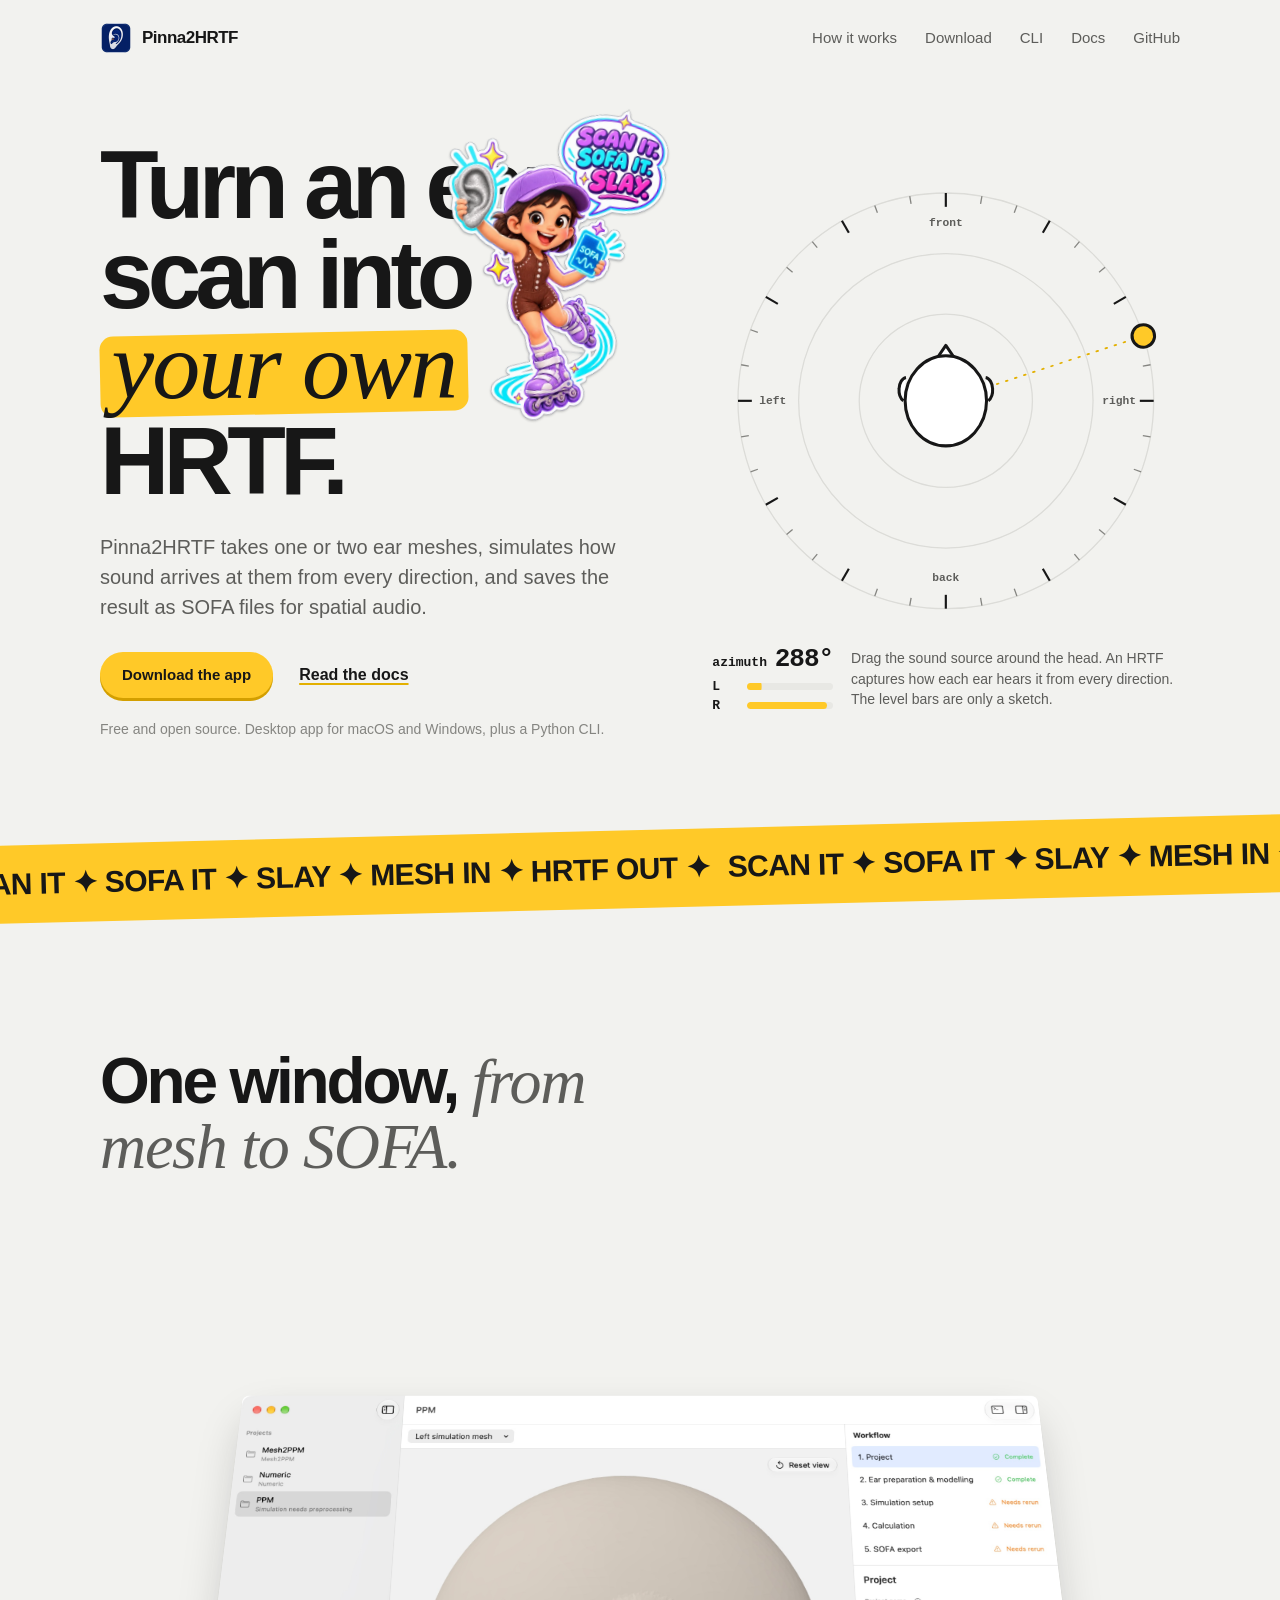
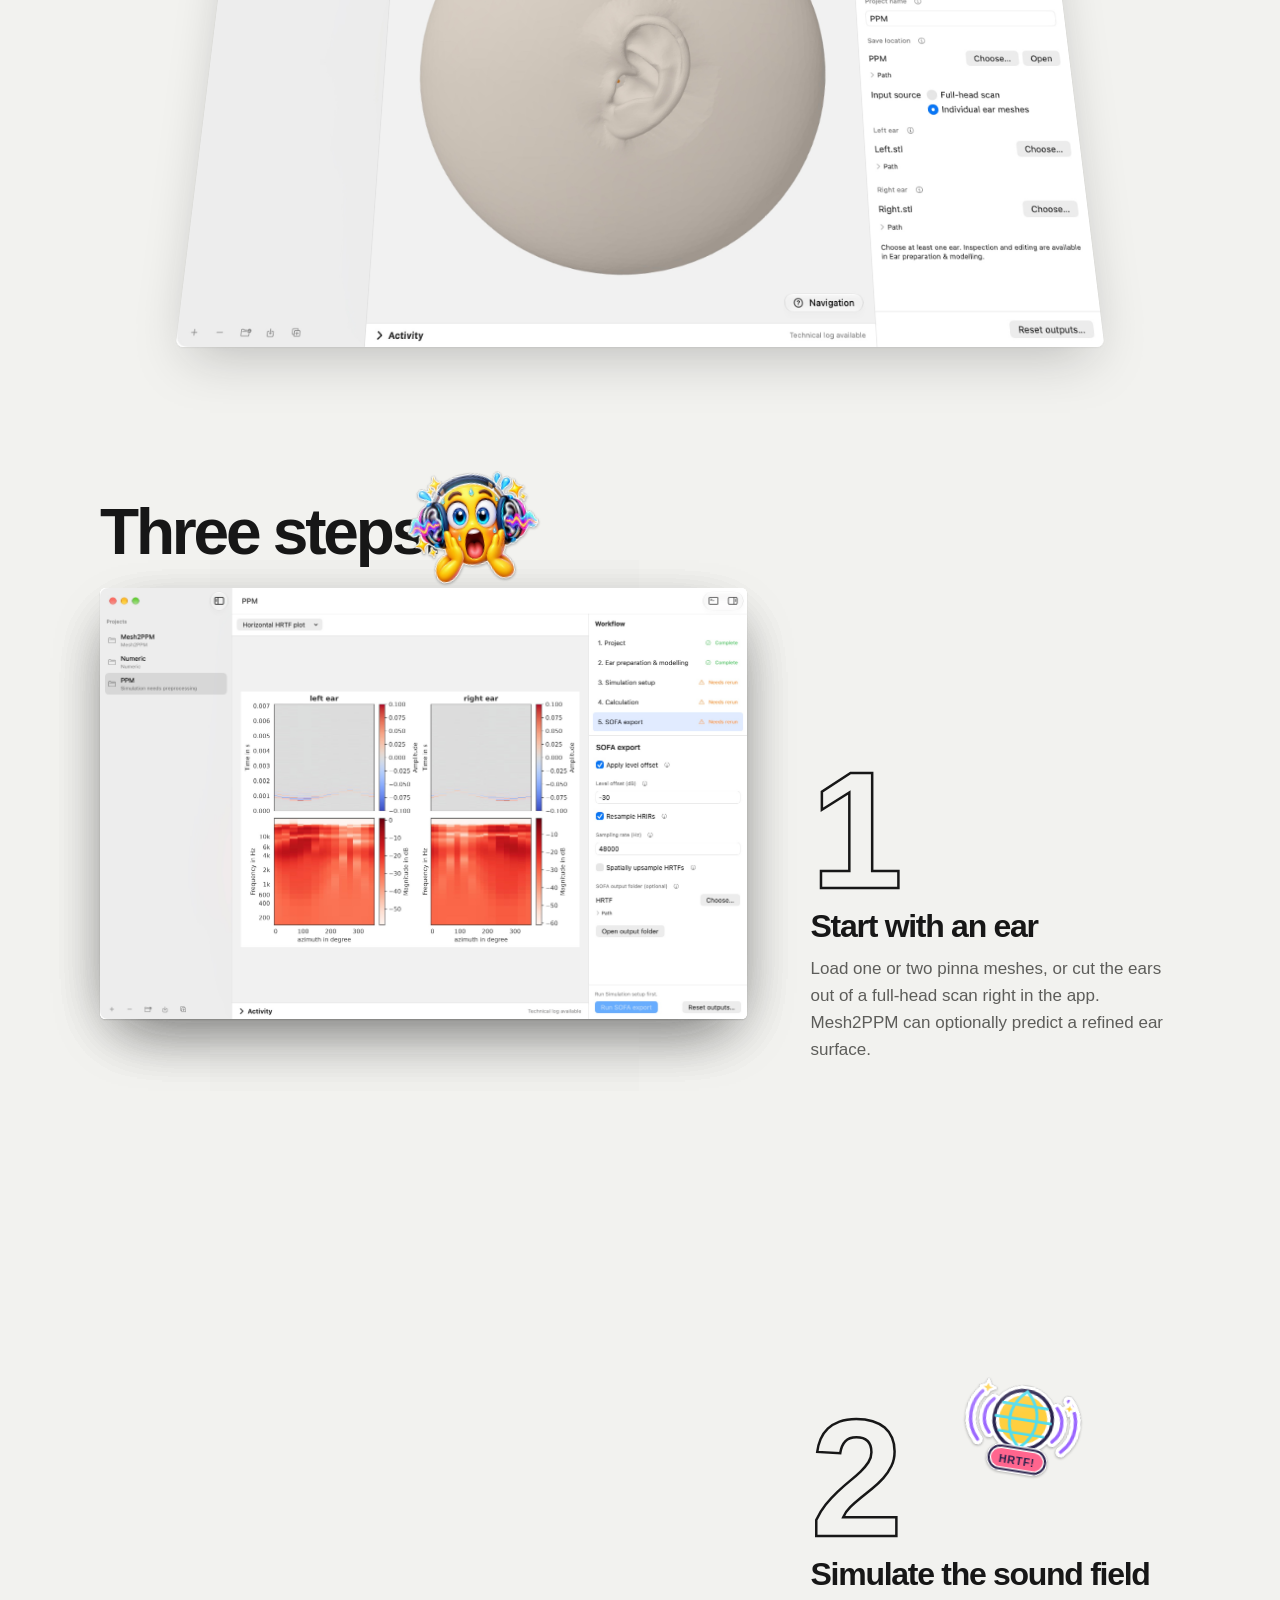
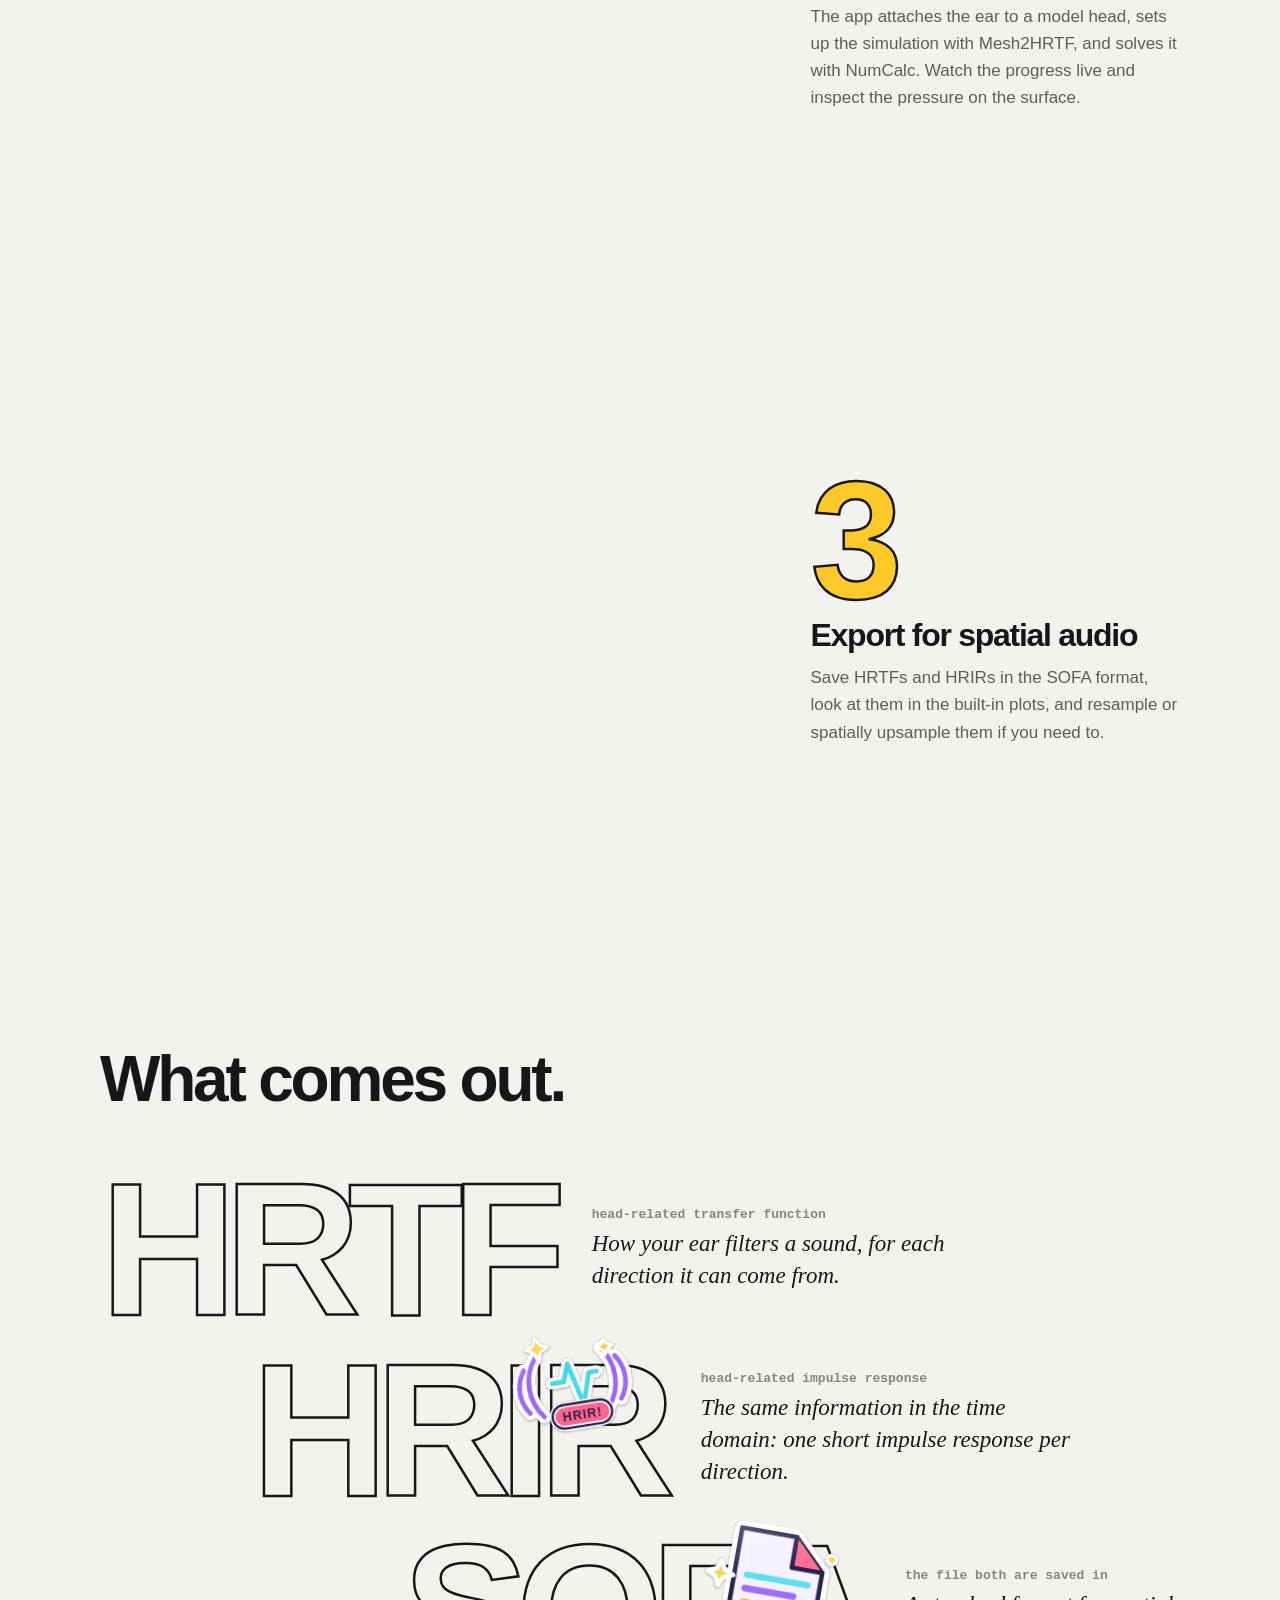
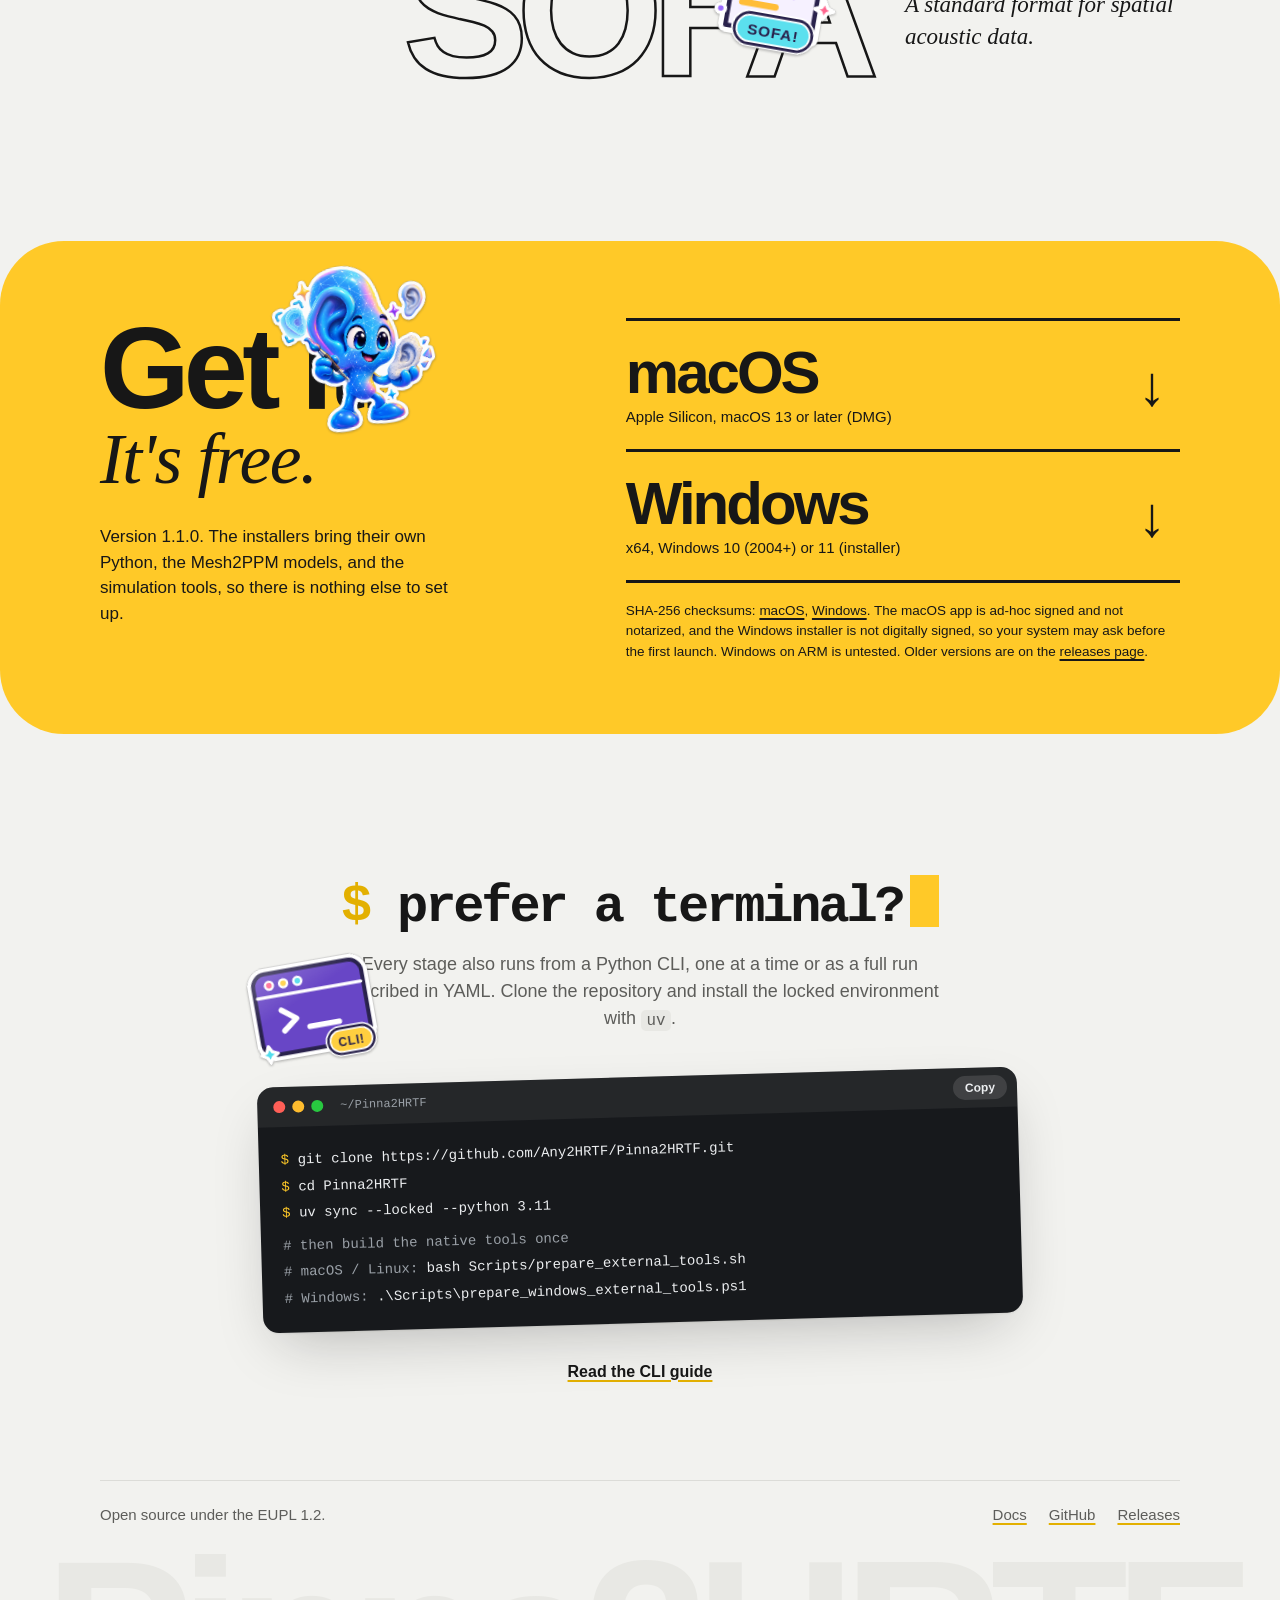
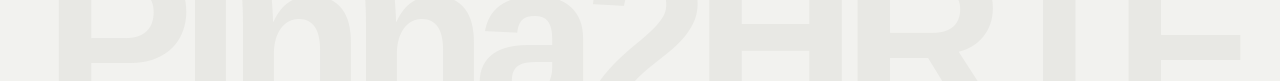
==== commit 643a17b0: "Make stickers look stuck on and let them overlap text Flat die-cut shadow, a gloss and hover sheen c" ====
--- a/website/index.html
+++ b/website/index.html
@@ -13,8 +13,8 @@
   <link rel="icon" href="favicon-macos.png?v=glass-ear2" type="image/png" sizes="512x512">
   <link rel="shortcut icon" href="favicon-macos.png?v=glass-ear2" type="image/png">
   <link rel="apple-touch-icon" href="favicon-macos.png?v=glass-ear2">
-  <link rel="stylesheet" href="styles.css?v=6">
-  <link rel="stylesheet" href="home.css?v=6">
+  <link rel="stylesheet" href="styles.css?v=7">
+  <link rel="stylesheet" href="home.css?v=7">
 </head>
 <body>
   <a class="skip-link" href="#main">Skip to content</a>
@@ -141,7 +141,7 @@
     </div>
     <span class="wordmark" aria-hidden="true">Pinna2HRTF</span>
   </footer>
-  <script src="script.js?v=6"></script>
-  <script src="home.js?v=6"></script>
+  <script src="script.js?v=7"></script>
+  <script src="home.js?v=7"></script>
 </body>
 </html>
--- a/website/styles.css
+++ b/website/styles.css
@@ -86,24 +86,35 @@
 /* Stickers */
 .content-section { position: relative; scroll-margin-top: 16px; }
 .draggable-sticker {
+  --stuck: drop-shadow(0 0 .6px rgba(23, 23, 23, .55)) drop-shadow(0 1.5px 1px rgba(23, 23, 23, .28));
   position: absolute; z-index: 3; display: block; width: 100px; padding: 0; border: 0;
   background: transparent; cursor: grab; touch-action: none; user-select: none; -webkit-user-select: none;
   transform: rotate(var(--sticker-rotation, 0deg));
-  filter: drop-shadow(0 5px 5px rgba(23, 23, 23, .18));
+  filter: var(--stuck);
   transition: transform 220ms cubic-bezier(.2, .8, .2, 1), filter 220ms ease;
   -webkit-tap-highlight-color: transparent;
 }
 .draggable-sticker img { display: block; width: 100%; height: auto; pointer-events: none; -webkit-user-drag: none; }
-.draggable-sticker:hover { transform: translateY(-5px) rotate(calc(var(--sticker-rotation, 0deg) + 4deg)) scale(1.06); filter: drop-shadow(0 9px 8px rgba(23, 23, 23, .22)); }
-.draggable-sticker.is-dragging { z-index: 10; cursor: grabbing; transform: translateY(-12px) rotate(calc(var(--sticker-rotation, 0deg) + 7deg)) scale(1.12); filter: drop-shadow(0 18px 12px rgba(23, 23, 23, .28)); transition-duration: 140ms; }
-.draggable-sticker.is-released { animation: sticker-release 760ms cubic-bezier(.2, .9, .3, 1) both; }
+/* Glossy vinyl: a soft highlight plus a sheen that sweeps across on hover, both cut to the sticker's shape. */
+.draggable-sticker.has-art::after {
+  content: ""; position: absolute; inset: 0; pointer-events: none;
+  background:
+    linear-gradient(112deg, transparent 38%, rgba(255, 255, 255, .7) 50%, transparent 62%) 130% 0 / 260% 100% no-repeat,
+    linear-gradient(155deg, rgba(255, 255, 255, .34), transparent 42%);
+  -webkit-mask: var(--art) center / 100% 100% no-repeat; mask: var(--art) center / 100% 100% no-repeat;
+  transition: background-position 700ms ease;
+}
+.draggable-sticker.has-art:hover::after, .draggable-sticker.is-dragging::after { background-position: -30% 0, 0 0; }
+/* Hover peels one edge up; dragging lifts the whole sticker off the page. */
+.draggable-sticker:hover { transform: rotate(calc(var(--sticker-rotation, 0deg) + 3deg)) perspective(500px) rotateX(9deg) rotateY(-7deg) scale(1.04); filter: drop-shadow(0 0 .6px rgba(23, 23, 23, .55)) drop-shadow(3px 7px 5px rgba(23, 23, 23, .26)); }
+.draggable-sticker.is-dragging { z-index: 10; cursor: grabbing; transform: translateY(-12px) rotate(calc(var(--sticker-rotation, 0deg) + 7deg)) scale(1.12); filter: drop-shadow(0 0 .6px rgba(23, 23, 23, .55)) drop-shadow(6px 20px 12px rgba(23, 23, 23, .3)); transition-duration: 140ms; }
+.draggable-sticker.is-released { animation: sticker-release 620ms cubic-bezier(.2, .9, .3, 1) both; }
 @keyframes sticker-release {
-  0% { transform: translateY(-12px) rotate(calc(var(--sticker-rotation) + 7deg)) scale(1.1); }
-  24% { transform: translateY(3px) rotate(calc(var(--sticker-rotation) - 8deg)) scale(.88, 1.12); }
-  44% { transform: translateY(-6px) rotate(calc(var(--sticker-rotation) + 5deg)) scale(1.08, .92); }
-  66% { transform: translateY(1px) rotate(calc(var(--sticker-rotation) - 2deg)) scale(.98, 1.03); }
-  84% { transform: translateY(-2px) rotate(calc(var(--sticker-rotation) + 1deg)) scale(1.01, .99); }
-  100% { transform: translateY(0) rotate(var(--sticker-rotation)) scale(1); }
+  0% { transform: translateY(-12px) rotate(calc(var(--sticker-rotation) + 7deg)) scale(1.12); }
+  30% { transform: rotate(calc(var(--sticker-rotation) - 2deg)) scale(.94); }
+  55% { transform: rotate(calc(var(--sticker-rotation) + 1deg)) scale(1.03); }
+  100% { transform: rotate(var(--sticker-rotation)) scale(1); }
+}
 }
 @media (prefers-reduced-motion: reduce) {
   html { scroll-behavior: auto; }
--- a/website/home.css
+++ b/website/home.css
@@ -115,34 +115,34 @@
 .cli-link { display: inline-block; margin-top: 36px; font-weight: 600; }
 
 /* Stickers: scattered on purpose, visitors can move them */
-.sticker-girl { --sticker-rotation: 6deg; left: 41%; top: -8px; width: clamp(120px, 13vw, 168px); }
-.sticker-headphones { --sticker-rotation: -8deg; top: 70px; right: 4%; width: 110px; }
-.sticker-hrtf { --sticker-rotation: 6deg; top: 44%; right: -8px; width: 104px; }
-.sticker-wave { --sticker-rotation: -5deg; top: 44%; left: 2%; width: 124px; }
-.sticker-sofa { --sticker-rotation: 7deg; top: 10%; right: 6%; width: 150px; }
-.sticker-mesh { --sticker-rotation: -6deg; left: 30%; bottom: -46px; width: 160px; }
-.sticker-cli { --sticker-rotation: -7deg; top: 40%; left: 6%; width: 124px; }
+.sticker-girl { --sticker-rotation: 8deg; left: 31%; top: 3%; width: clamp(150px, 17vw, 220px); }
+.sticker-headphones { --sticker-rotation: -11deg; top: clamp(60px, 9vw, 120px); left: clamp(170px, 24vw, 320px); width: 132px; }
+.sticker-hrtf { --sticker-rotation: 9deg; top: 47%; right: 9%; width: 122px; }
+.sticker-wave { --sticker-rotation: -9deg; top: 49%; left: 37%; width: 142px; }
+.sticker-sofa { --sticker-rotation: 10deg; bottom: 5%; left: 55%; width: 164px; }
+.sticker-mesh { --sticker-rotation: -8deg; top: 3%; left: 21%; width: 172px; }
+.sticker-cli { --sticker-rotation: -10deg; top: 33%; left: 13%; width: 144px; }
 
 @media (max-width: 860px) {
   .hero { grid-template-columns: 1fr; }
   .dial { width: min(100%, 420px); margin-inline: auto; }
-  .sticker-girl { left: auto; right: 0; top: 150px; width: 104px; }
+  .sticker-girl { left: auto; right: -4px; top: 92px; width: 116px; }
   .flow { grid-template-columns: 1fr; gap: 0; }
   .flow-stage { top: 0; z-index: 2; margin-inline: -18px; padding: 14px 18px 18px; background: linear-gradient(var(--page) 88%, transparent); }
   .flow-steps li { min-height: 62vh; }
-  .sticker-headphones { top: 40px; right: 0; width: 76px; }
-  .sticker-hrtf { top: auto; bottom: 4%; right: 0; width: 76px; }
+  .sticker-headphones { top: 58px; left: auto; right: 4px; width: 88px; }
+  .sticker-hrtf { top: auto; bottom: 9%; right: 4px; width: 88px; }
   .glossary dl > div { grid-template-columns: 1fr; gap: 4px; margin-bottom: 22px; }
   .glossary dl > div:nth-child(2) { margin-left: 8%; }
   .glossary dl > div:nth-child(3) { margin-left: 16%; }
-  .sticker-wave { top: 40%; left: auto; right: 0; width: 90px; }
-  .sticker-sofa { top: 4%; right: 0; width: 100px; }
+  .sticker-wave { top: 43%; left: 52%; width: 98px; }
+  .sticker-sofa { bottom: 13%; left: 58%; width: 108px; }
   .downloads .wrap { grid-template-columns: 1fr; }
-  .sticker-mesh { left: auto; right: 6px; bottom: auto; top: 26px; width: 104px; }
+  .sticker-mesh { left: 46%; top: 8px; width: 116px; }
   .terminal { transform: none; }
   .terminal pre, .terminal-note { font-size: 12.5px; padding-inline: 16px; }
   .terminal-bar span { display: none; }
-  .sticker-cli { top: auto; bottom: -30px; left: auto; right: 6px; width: 92px; }
+  .sticker-cli { top: auto; bottom: 30px; left: auto; right: 2px; width: 100px; }
 }
 @media (prefers-reduced-motion: reduce) {
   .ticker div, .dial .pulse, .cli-section h2::after { animation: none; }
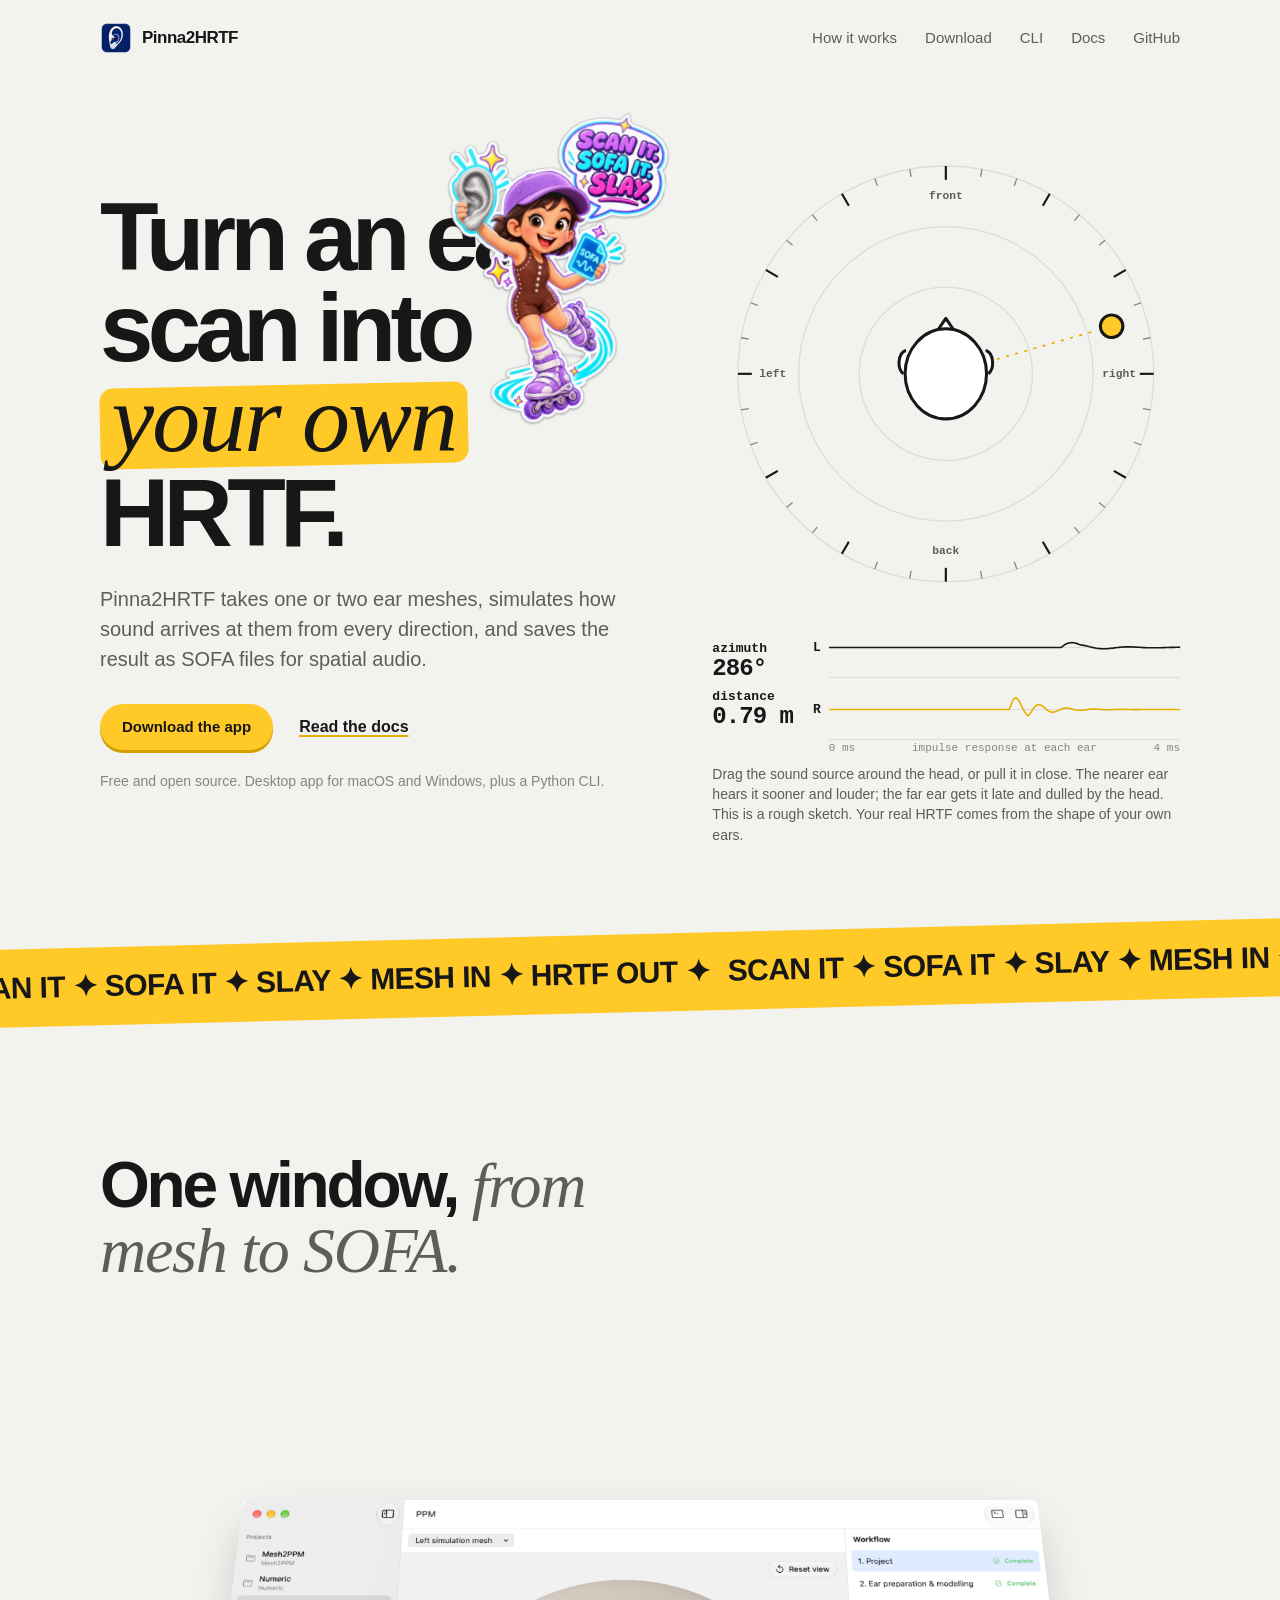
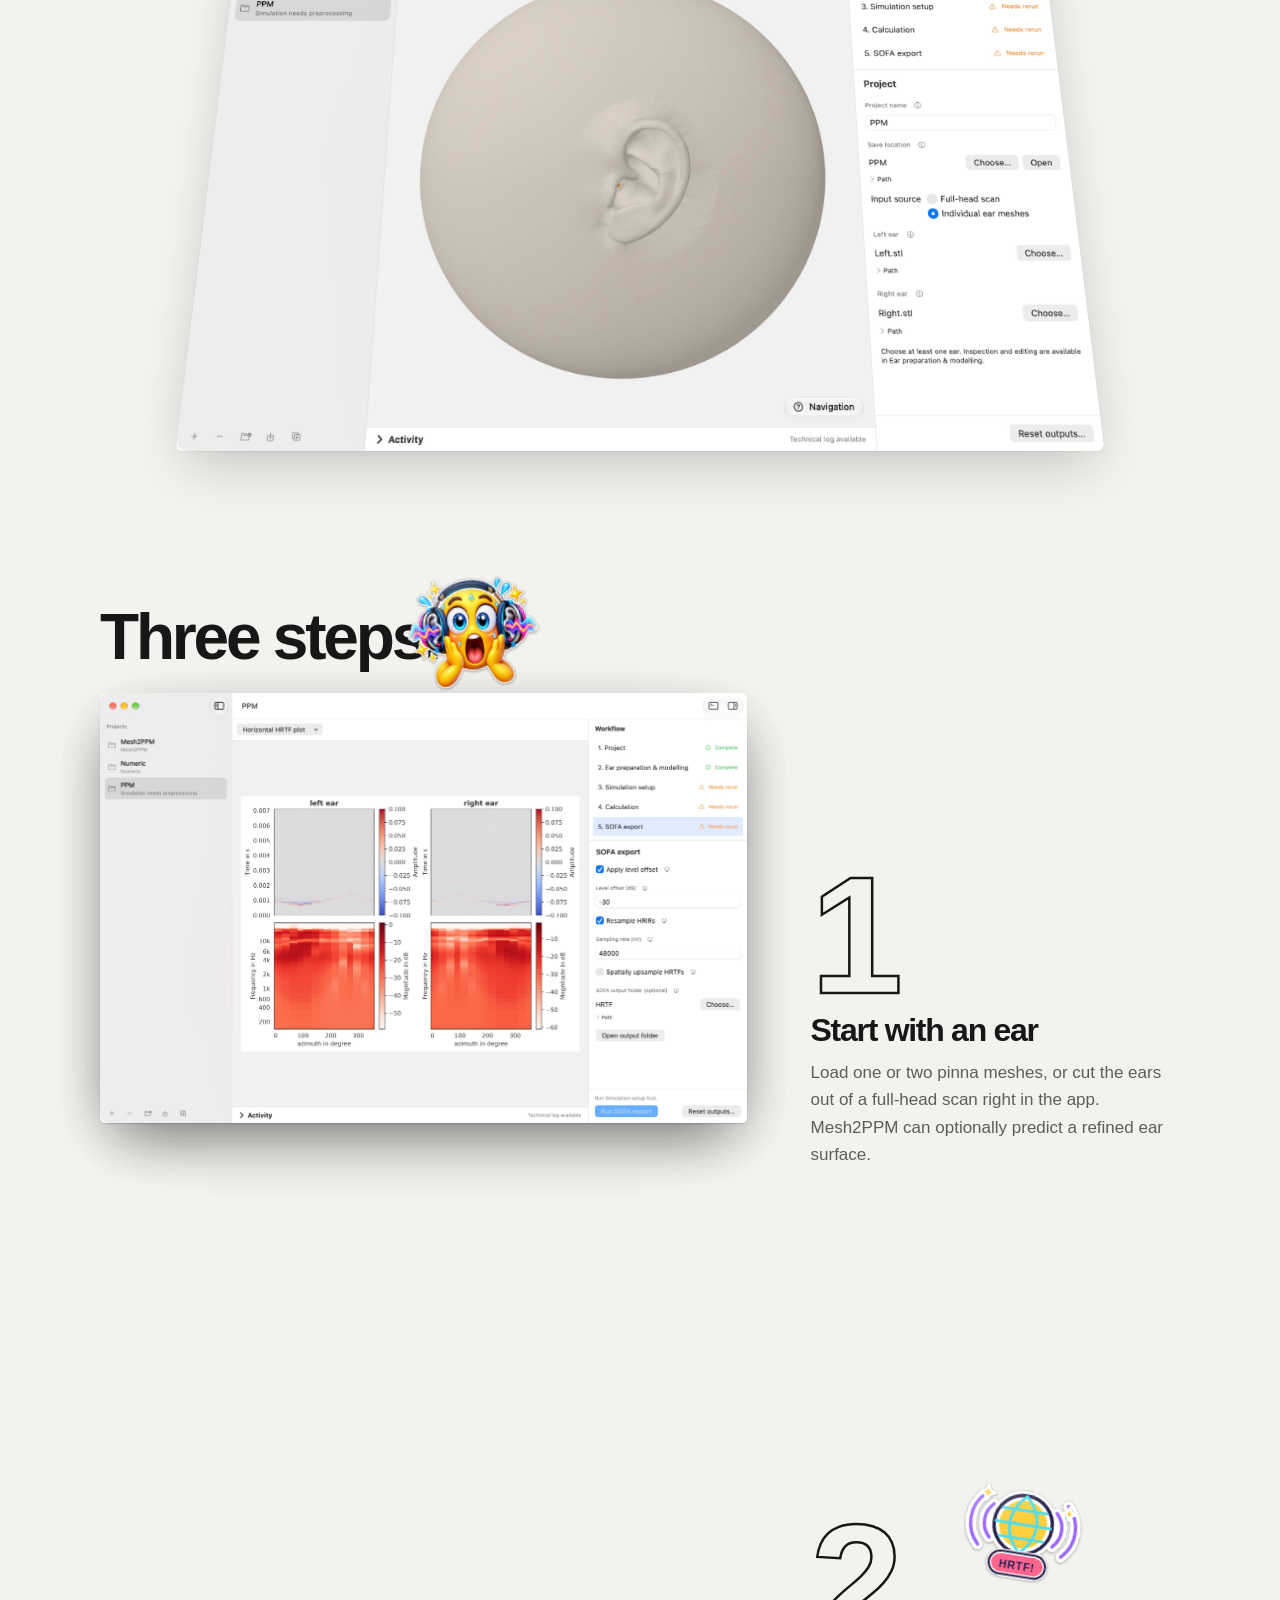
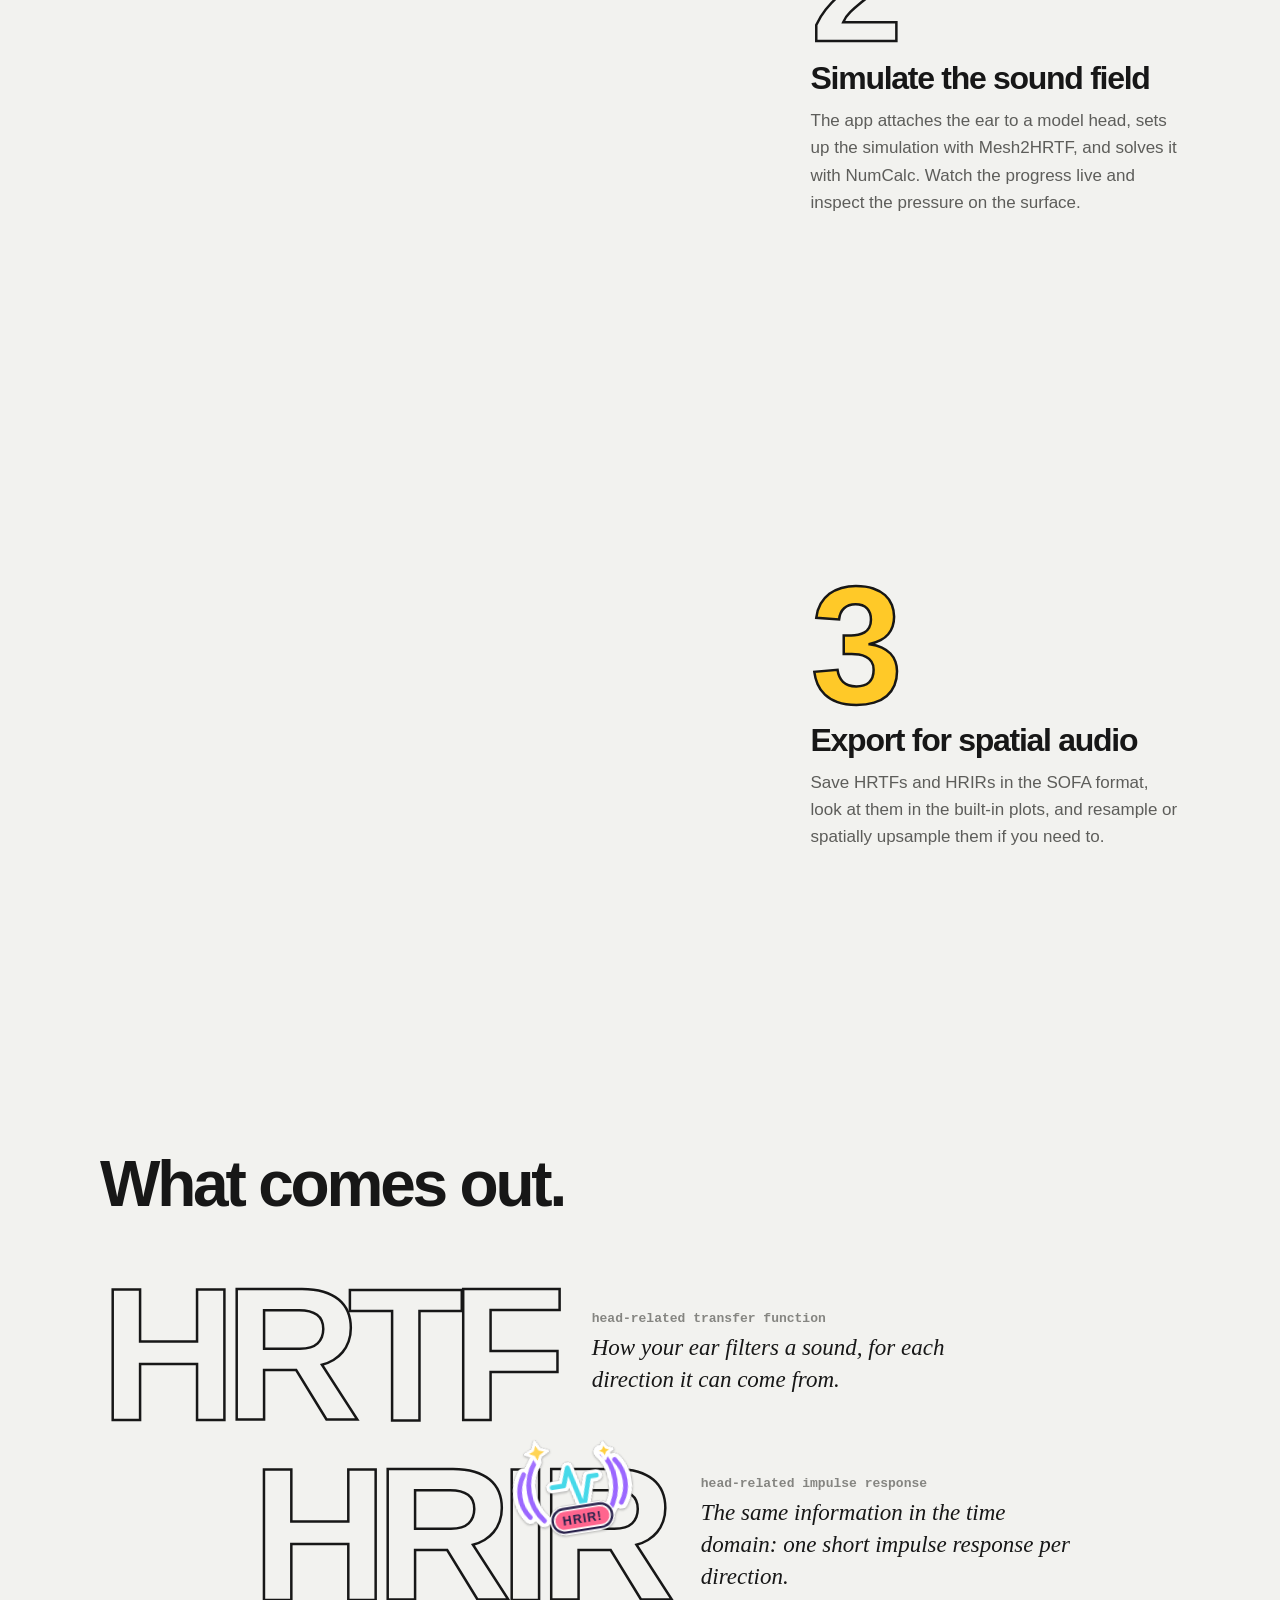
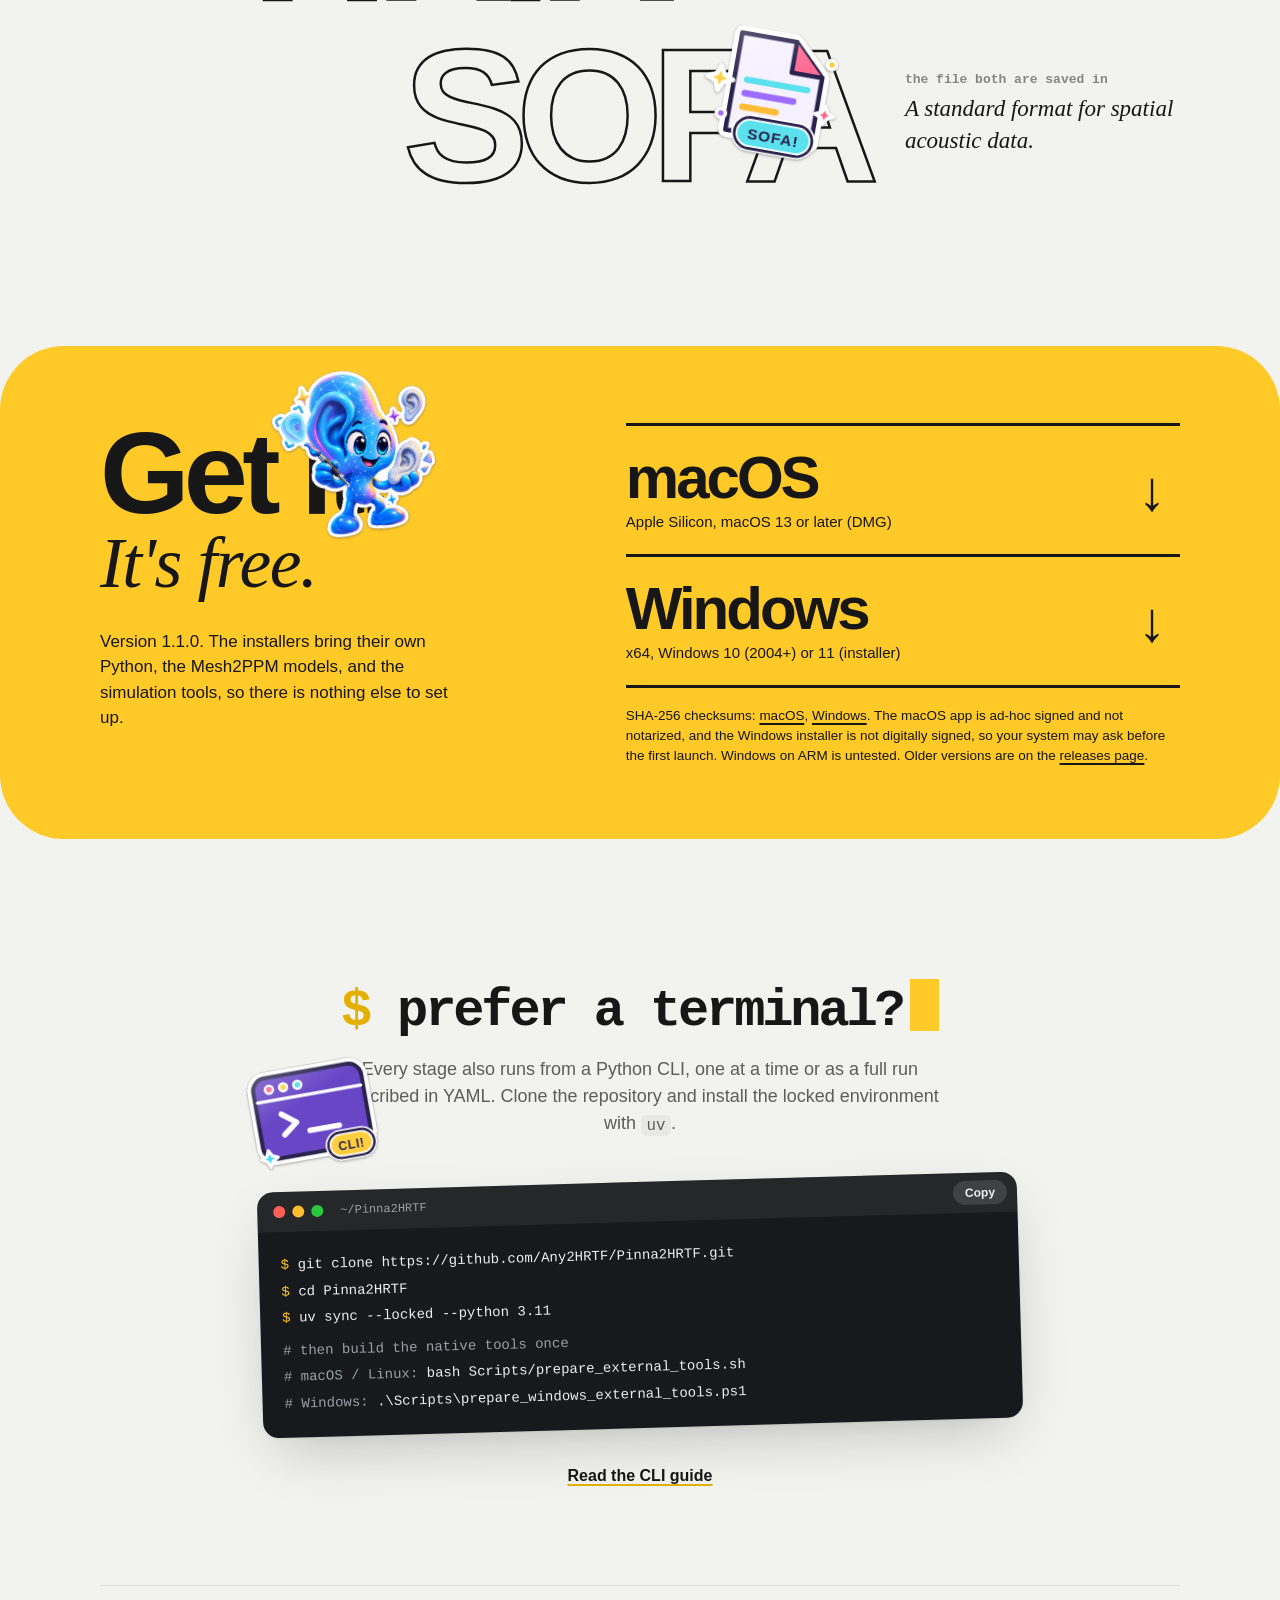
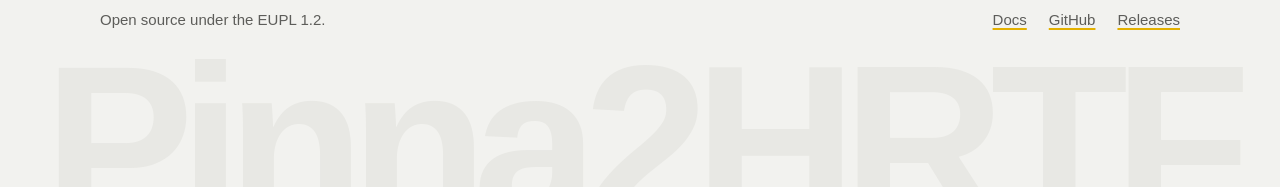
==== commit bf05df0d: "Show impulse responses at each ear and let the dial source move closer Co-Authored-By: Claude Fable " ====
--- a/website/index.html
+++ b/website/index.html
@@ -13,8 +13,8 @@
   <link rel="icon" href="favicon-macos.png?v=glass-ear2" type="image/png" sizes="512x512">
   <link rel="shortcut icon" href="favicon-macos.png?v=glass-ear2" type="image/png">
   <link rel="apple-touch-icon" href="favicon-macos.png?v=glass-ear2">
-  <link rel="stylesheet" href="styles.css?v=7">
-  <link rel="stylesheet" href="home.css?v=7">
+  <link rel="stylesheet" href="styles.css?v=8">
+  <link rel="stylesheet" href="home.css?v=8">
 </head>
 <body>
   <a class="skip-link" href="#main">Skip to content</a>
@@ -41,7 +41,7 @@
         <p class="hero-meta">Free and open source. Desktop app for macOS and Windows, plus a Python CLI.</p>
       </div>
       <figure class="dial" id="dial">
-        <svg viewBox="-270 -270 540 540" role="img" aria-label="A head seen from above with a sound source circling it">
+        <svg viewBox="-270 -270 540 540" role="img" aria-label="A head seen from above with a sound source you can move around it and closer to it">
           <circle class="ring" r="240"/><circle class="ring" r="170"/><circle class="ring" r="100"/>
           <g id="dial-ticks"></g>
           <text y="-205">front</text><text x="-200">left</text><text x="200">right</text><text y="205">back</text>
@@ -55,8 +55,13 @@
           <ellipse class="head" rx="47" ry="52"/>
         </svg>
         <figcaption>
-          <div class="readout"><span>azimuth <b id="dial-az">0°</b></span><div class="ears"><span>L</span><i id="ear-l"></i><span>R</span><i id="ear-r"></i></div></div>
-          <span>Drag the sound source around the head. An HRTF captures how each ear hears it from every direction. The level bars are only a sketch.</span>
+          <div class="readout"><span>azimuth <b id="dial-az">0°</b></span><span>distance <b id="dial-dist">1.00 m</b></span></div>
+          <div class="irs" role="img" aria-label="Sketched impulse responses at the left and right ear">
+            <span>L</span><svg viewBox="0 0 240 60" preserveAspectRatio="none" aria-hidden="true"><path id="ir-l"/></svg>
+            <span>R</span><svg viewBox="0 0 240 60" preserveAspectRatio="none" aria-hidden="true"><path id="ir-r"/></svg>
+            <span></span><div class="ir-axis"><span>0 ms</span><span>impulse response at each ear</span><span>4 ms</span></div>
+          </div>
+          <p>Drag the sound source around the head, or pull it in close. The nearer ear hears it sooner and louder; the far ear gets it late and dulled by the head. This is a rough sketch. Your real HRTF comes from the shape of your own ears.</p>
         </figcaption>
       </figure>
       <button class="draggable-sticker sticker-girl" type="button" aria-label="Move the girl sticker" aria-describedby="sticker-hint"><img src="assets/sticker-scan-it.webp" alt="" width="560" height="840" decoding="async"></button>
@@ -141,7 +146,7 @@
     </div>
     <span class="wordmark" aria-hidden="true">Pinna2HRTF</span>
   </footer>
-  <script src="script.js?v=7"></script>
-  <script src="home.js?v=7"></script>
+  <script src="script.js?v=8"></script>
+  <script src="home.js?v=8"></script>
 </body>
 </html>
--- a/website/home.css
+++ b/website/home.css
@@ -25,12 +25,16 @@
 .dial .pulse:nth-of-type(2) { animation-delay: -.9s; }
 .dial .pulse:nth-of-type(3) { animation-delay: -1.8s; }
 @keyframes pulse { from { transform: scale(1); opacity: .9; } to { transform: scale(13); opacity: 0; } }
-.dial figcaption { display: grid; grid-template-columns: auto 1fr; align-items: center; gap: 6px 18px; margin-top: 10px; color: var(--muted); font-size: 14px; line-height: 1.45; }
-.readout { display: grid; gap: 5px; font: 600 13px var(--mono); color: var(--ink); }
-.readout b { font-size: 26px; letter-spacing: -.04em; }
-.ears { display: grid; grid-template-columns: auto 86px; align-items: center; gap: 4px 8px; font-weight: 600; }
-.ears i { display: block; height: 7px; border-radius: 4px; background: var(--soft); overflow: hidden; }
-.ears i::after { content: ""; display: block; width: 100%; height: 100%; border-radius: 4px; background: var(--accent); transform-origin: left; transform: scaleX(var(--level, .5)); }
+.dial figcaption { display: grid; grid-template-columns: auto 1fr; align-items: center; gap: 10px 20px; margin-top: 10px; color: var(--muted); font-size: 14px; line-height: 1.45; cursor: default; }
+.dial figcaption p { grid-column: 1 / -1; margin: 0; }
+.readout { display: grid; gap: 6px; font: 600 13px var(--mono); color: var(--ink); }
+.readout span { display: grid; }
+.readout b { font-size: 24px; letter-spacing: -.04em; line-height: 1.1; font-variant-numeric: tabular-nums; }
+.irs { display: grid; grid-template-columns: auto 1fr; align-items: center; gap: 2px 8px; font: 600 13px var(--mono); color: var(--ink); }
+.irs svg { height: 60px; border-bottom: 1px solid var(--rule); background: linear-gradient(var(--rule), var(--rule)) 0 50% / 100% 1px no-repeat; }
+.irs path { fill: none; stroke: var(--ink); stroke-width: 1.6; stroke-linejoin: round; vector-effect: non-scaling-stroke; }
+.irs svg:nth-of-type(2) path { stroke: var(--underline); }
+.ir-axis { display: flex; justify-content: space-between; gap: 8px; color: var(--quiet); font-size: 11px; font-weight: 500; }
 
 /* 2. Ticker */
 .ticker { margin-inline: -4vw; padding-block: 15px; overflow: hidden; color: #171717; background: var(--accent); transform: rotate(-1.4deg); }
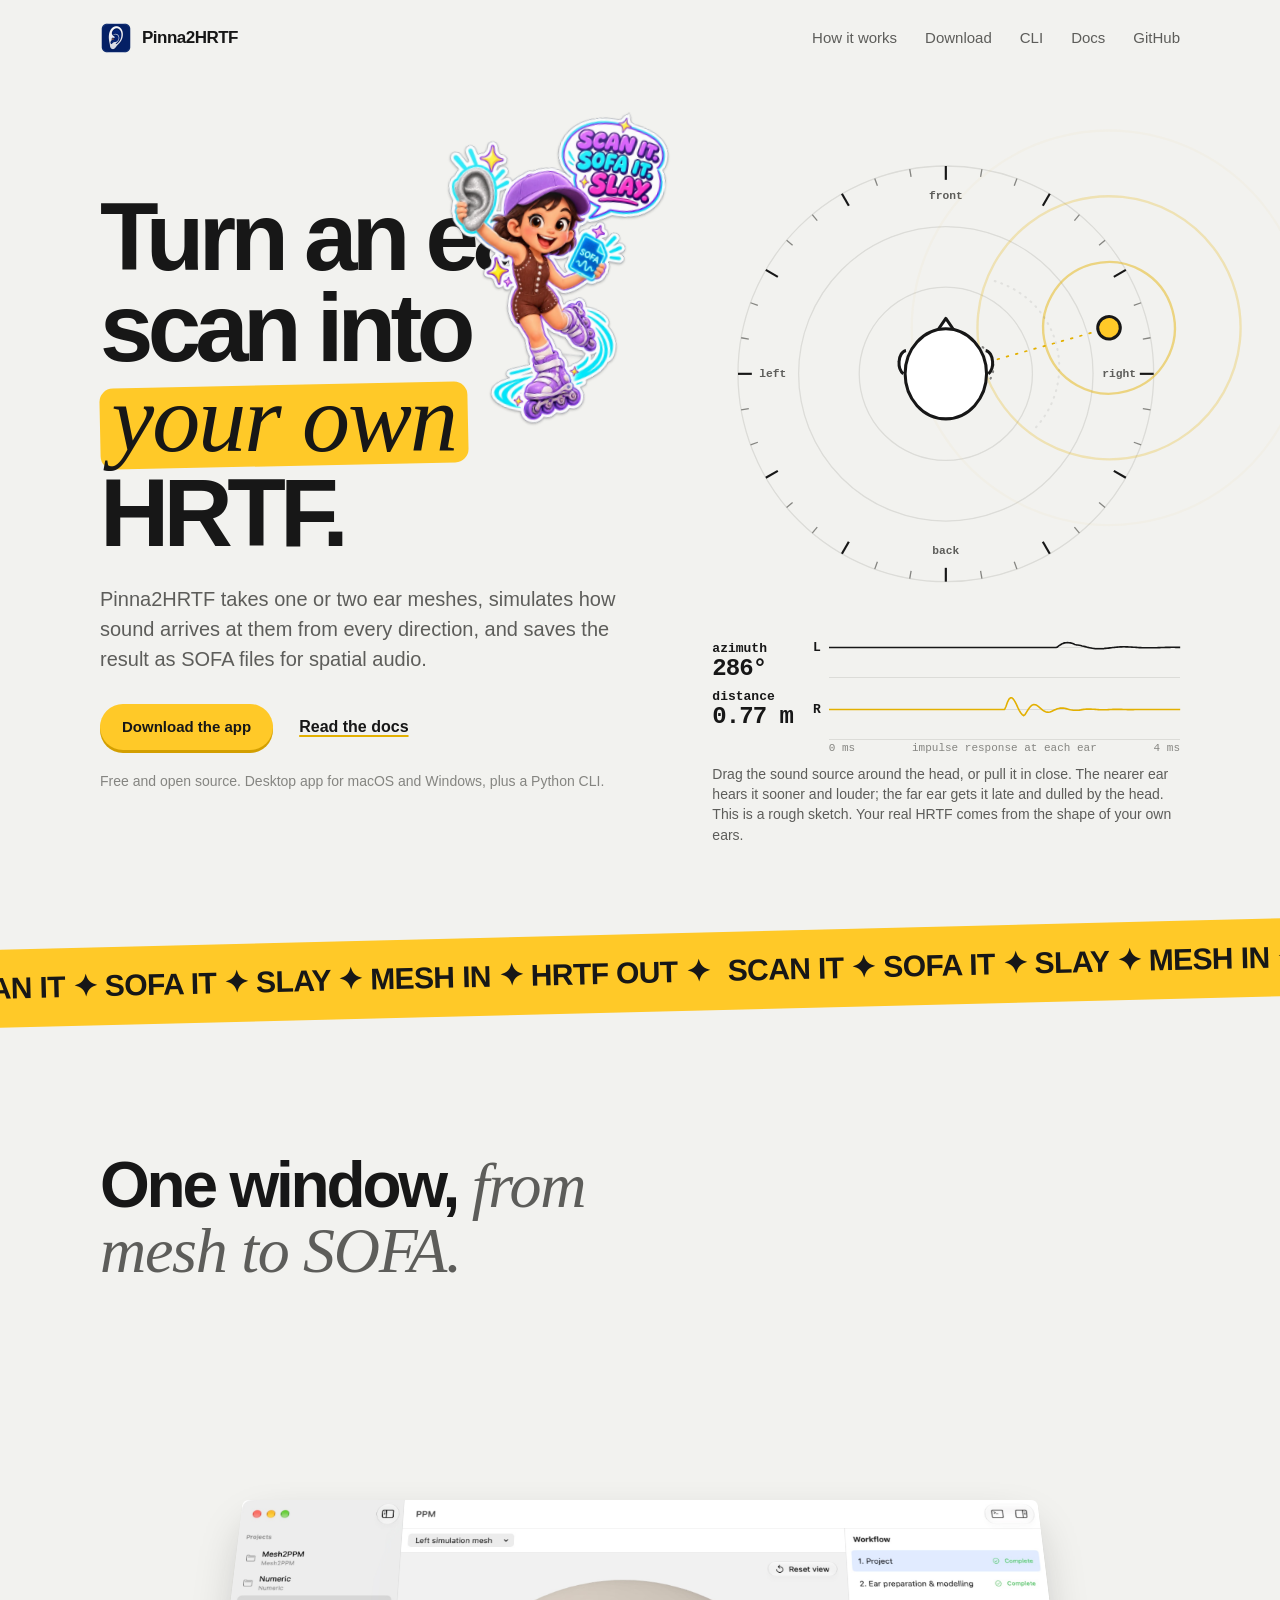
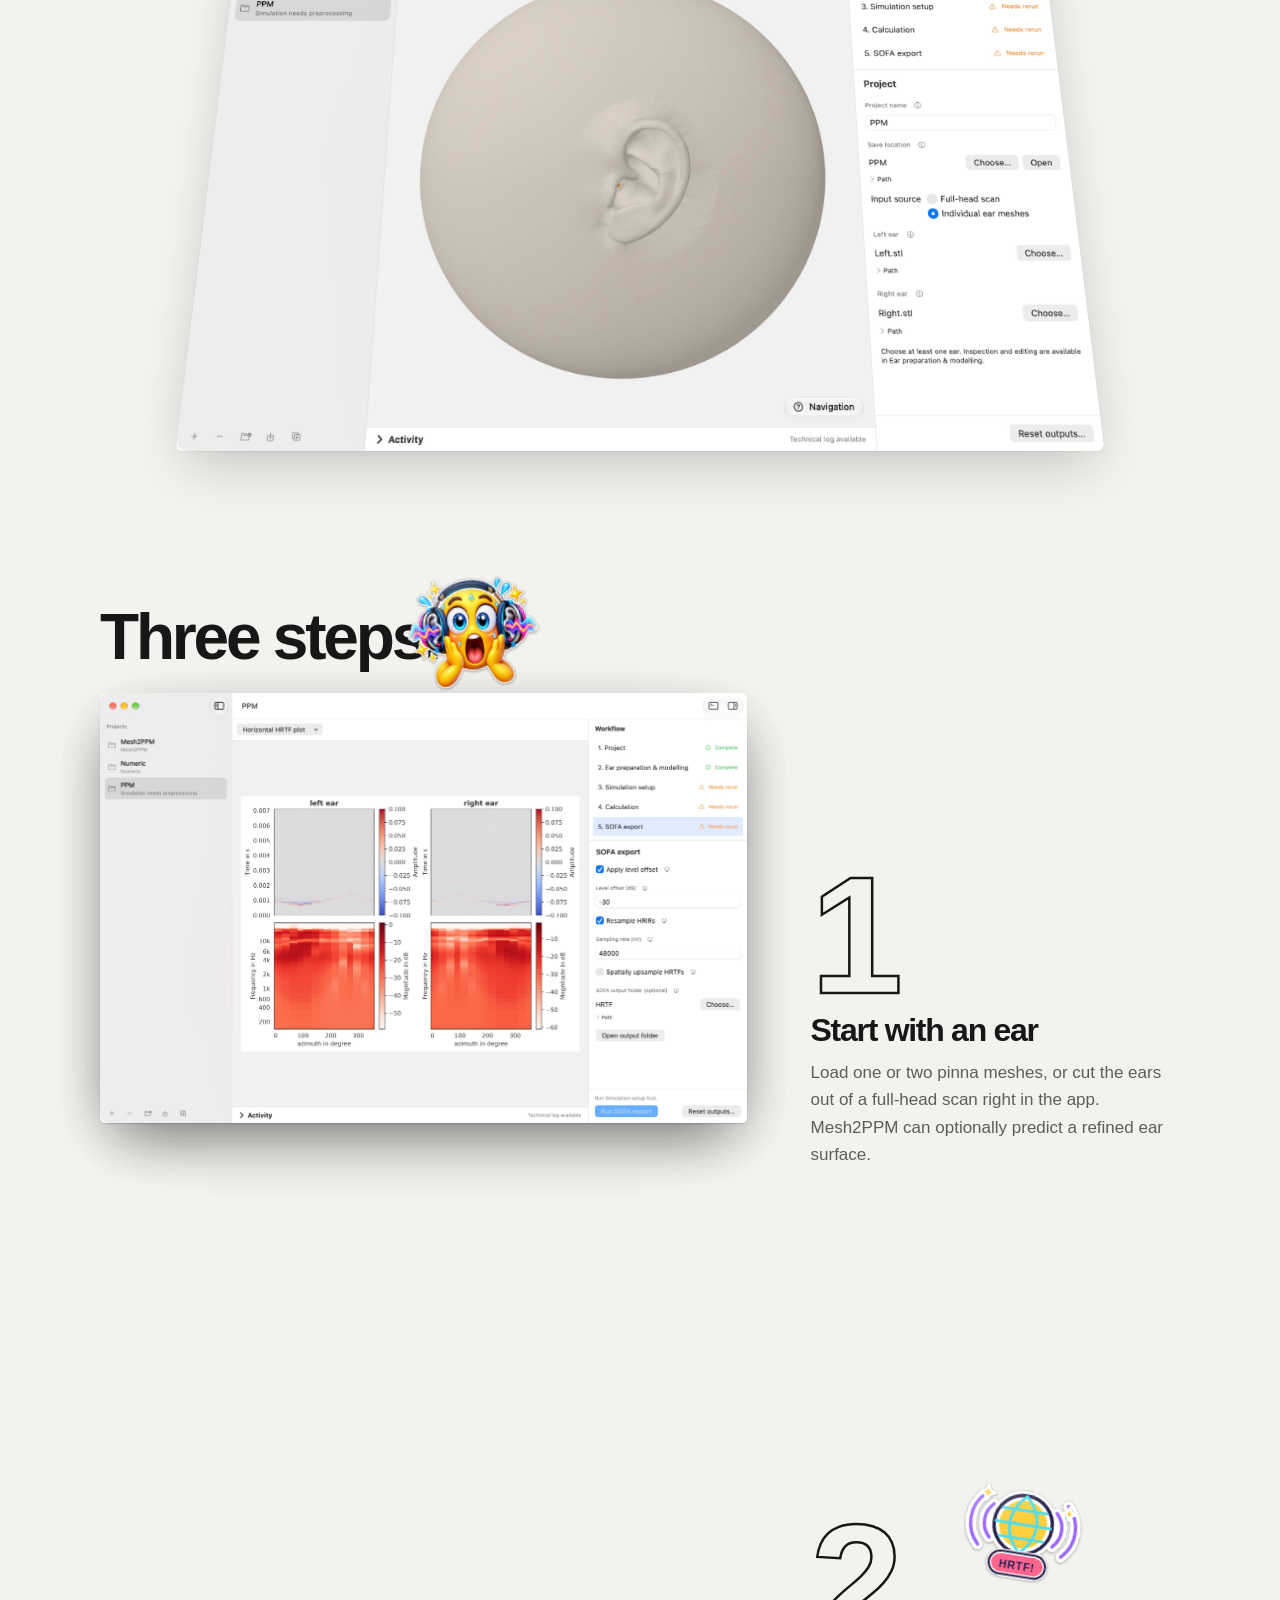
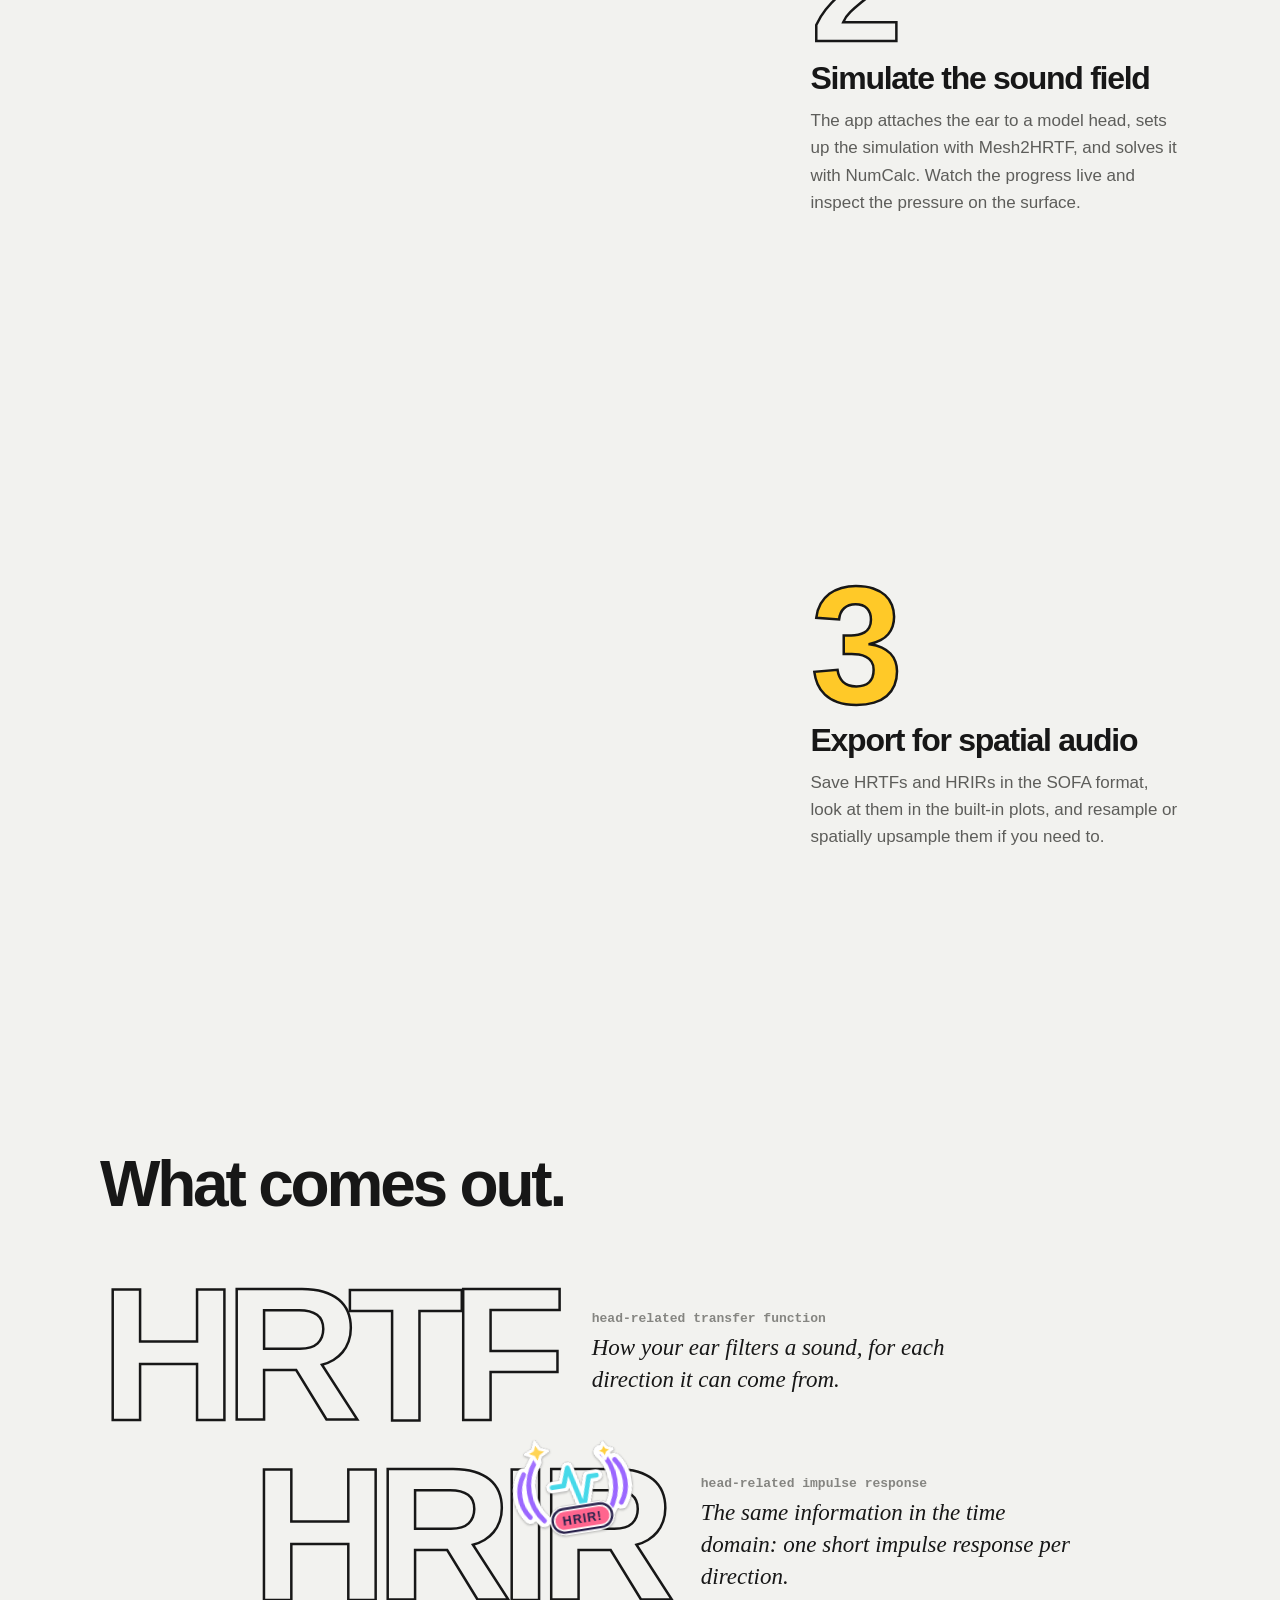
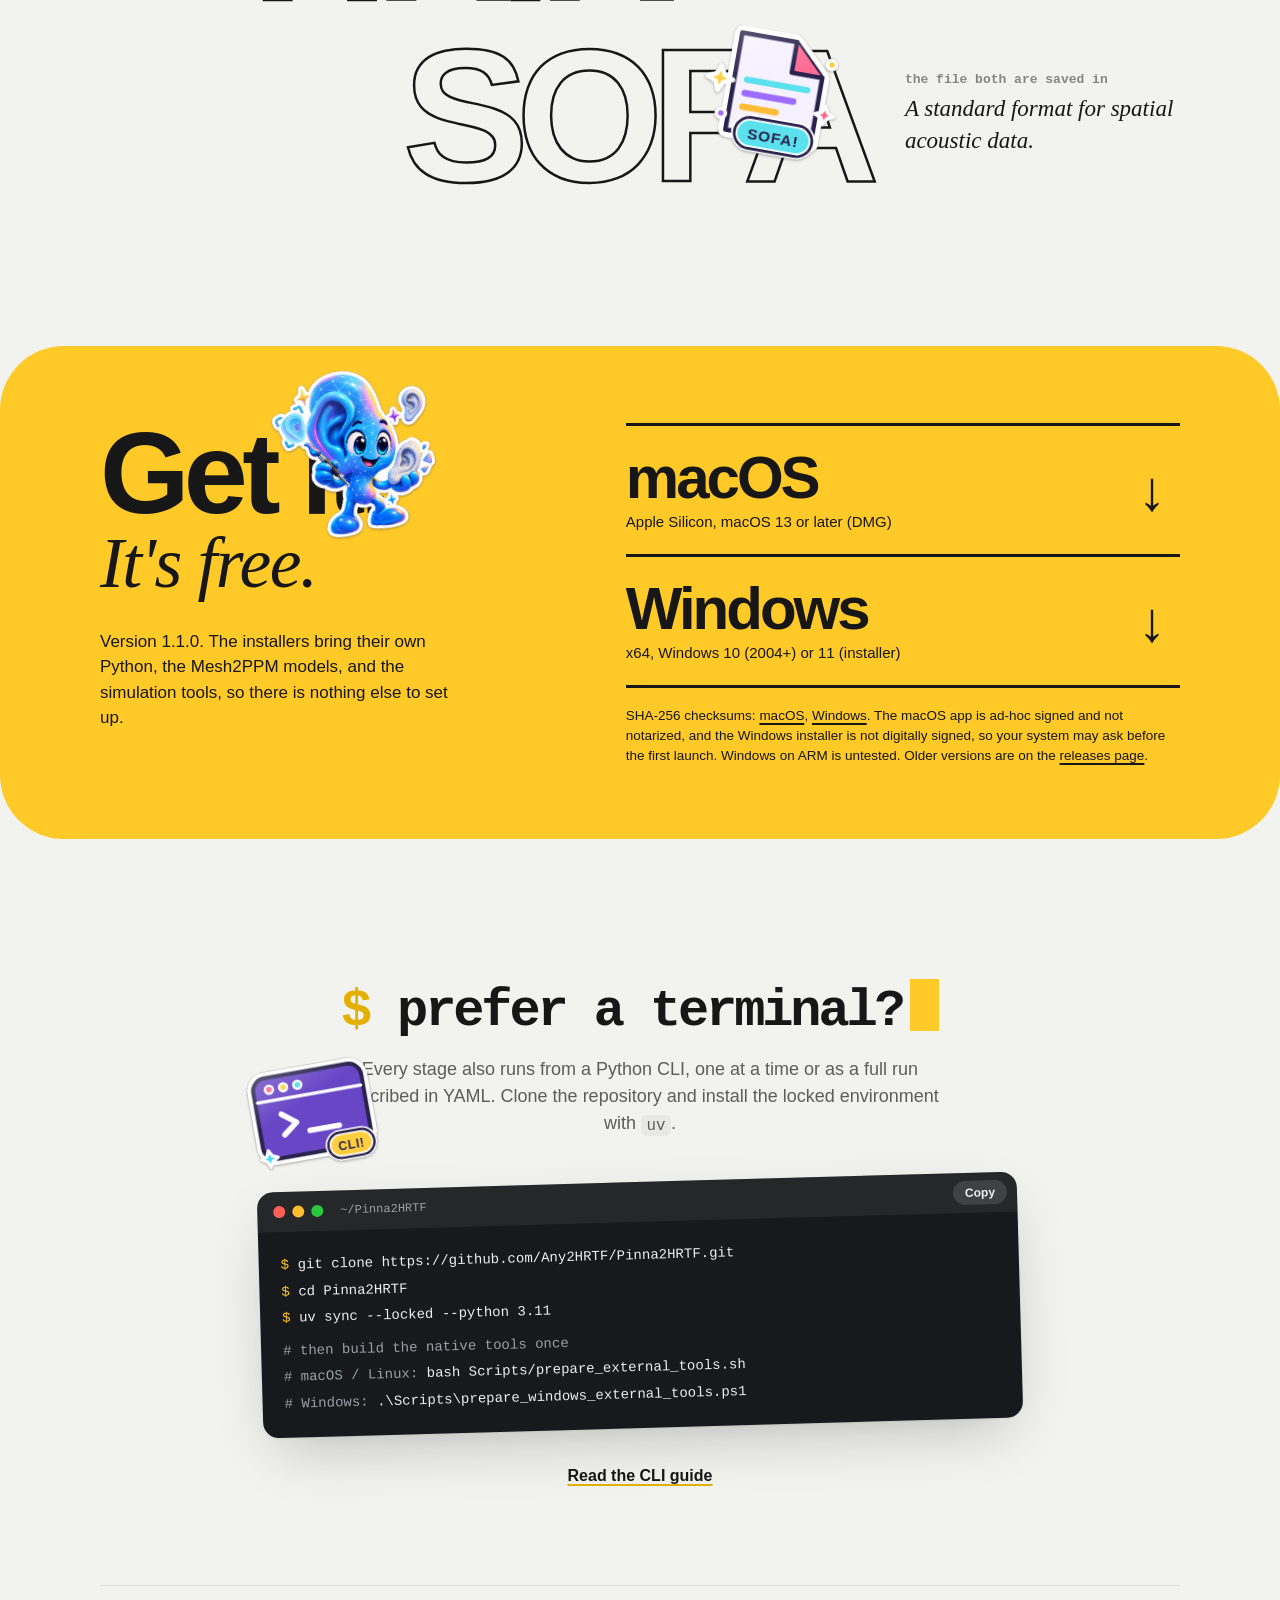
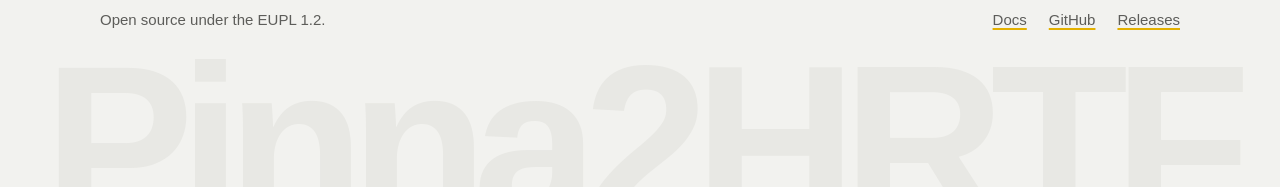
==== commit c2827ca2: "Make the dial's sound waves respond to distance and bounce off the head Co-Authored-By: Claude Fable" ====
--- a/website/index.html
+++ b/website/index.html
@@ -13,8 +13,8 @@
   <link rel="icon" href="favicon-macos.png?v=glass-ear2" type="image/png" sizes="512x512">
   <link rel="shortcut icon" href="favicon-macos.png?v=glass-ear2" type="image/png">
   <link rel="apple-touch-icon" href="favicon-macos.png?v=glass-ear2">
-  <link rel="stylesheet" href="styles.css?v=8">
-  <link rel="stylesheet" href="home.css?v=8">
+  <link rel="stylesheet" href="styles.css?v=9">
+  <link rel="stylesheet" href="home.css?v=9">
 </head>
 <body>
   <a class="skip-link" href="#main">Skip to content</a>
@@ -41,13 +41,14 @@
         <p class="hero-meta">Free and open source. Desktop app for macOS and Windows, plus a Python CLI.</p>
       </div>
       <figure class="dial" id="dial">
-        <svg viewBox="-270 -270 540 540" role="img" aria-label="A head seen from above with a sound source you can move around it and closer to it">
+        <svg viewBox="-270 -270 540 540" role="img" aria-label="A head seen from above with a sound source you can move around it and closer to it; its sound waves bounce off the head">
           <circle class="ring" r="240"/><circle class="ring" r="170"/><circle class="ring" r="100"/>
           <g id="dial-ticks"></g>
           <text y="-205">front</text><text x="-200">left</text><text x="200">right</text><text y="205">back</text>
           <g id="dial-source">
             <line class="ray" y1="-62" y2="-222"/>
             <circle class="pulse" cy="-240" r="12"/><circle class="pulse" cy="-240" r="12"/><circle class="pulse" cy="-240" r="12"/>
+            <path class="echo"/><path class="echo"/><path class="echo"/>
             <circle class="source" cy="-240" r="13"/>
           </g>
           <path class="head" d="M-49 0a9 14 0 0 1-5-14a9 14 0 0 1 8-13M49 0a9 14 0 0 0 5-14a9 14 0 0 0-8-13"/>
@@ -146,7 +147,7 @@
     </div>
     <span class="wordmark" aria-hidden="true">Pinna2HRTF</span>
   </footer>
-  <script src="script.js?v=8"></script>
-  <script src="home.js?v=8"></script>
+  <script src="script.js?v=9"></script>
+  <script src="home.js?v=9"></script>
 </body>
 </html>
--- a/website/home.css
+++ b/website/home.css
@@ -21,10 +21,8 @@
 .dial .head { fill: var(--paper); stroke: var(--ink); stroke-width: 3.5; stroke-linejoin: round; }
 .dial .ray { stroke: var(--underline); stroke-width: 2; stroke-dasharray: 2 9; stroke-linecap: round; }
 .dial .source { fill: var(--accent); stroke: var(--ink); stroke-width: 3.5; }
-.dial .pulse { fill: none; stroke: var(--underline); stroke-width: 2.5; transform-box: fill-box; transform-origin: center; animation: pulse 2.7s linear infinite; }
-.dial .pulse:nth-of-type(2) { animation-delay: -.9s; }
-.dial .pulse:nth-of-type(3) { animation-delay: -1.8s; }
-@keyframes pulse { from { transform: scale(1); opacity: .9; } to { transform: scale(13); opacity: 0; } }
+.dial .pulse { fill: none; stroke: var(--underline); stroke-width: 2.5; }
+.dial .echo { fill: none; stroke: var(--ink); stroke-width: 2; stroke-linecap: round; stroke-dasharray: 1 7; opacity: 0; }
 .dial figcaption { display: grid; grid-template-columns: auto 1fr; align-items: center; gap: 10px 20px; margin-top: 10px; color: var(--muted); font-size: 14px; line-height: 1.45; cursor: default; }
 .dial figcaption p { grid-column: 1 / -1; margin: 0; }
 .readout { display: grid; gap: 6px; font: 600 13px var(--mono); color: var(--ink); }
@@ -149,7 +147,7 @@
   .sticker-cli { top: auto; bottom: 30px; left: auto; right: 2px; width: 100px; }
 }
 @media (prefers-reduced-motion: reduce) {
-  .ticker div, .dial .pulse, .cli-section h2::after { animation: none; }
+  .ticker div, .cli-section h2::after { animation: none; }
   .terminal.is-typing .cmd { clip-path: none; animation: none; }
   .showcase picture { transform: none; }
 }
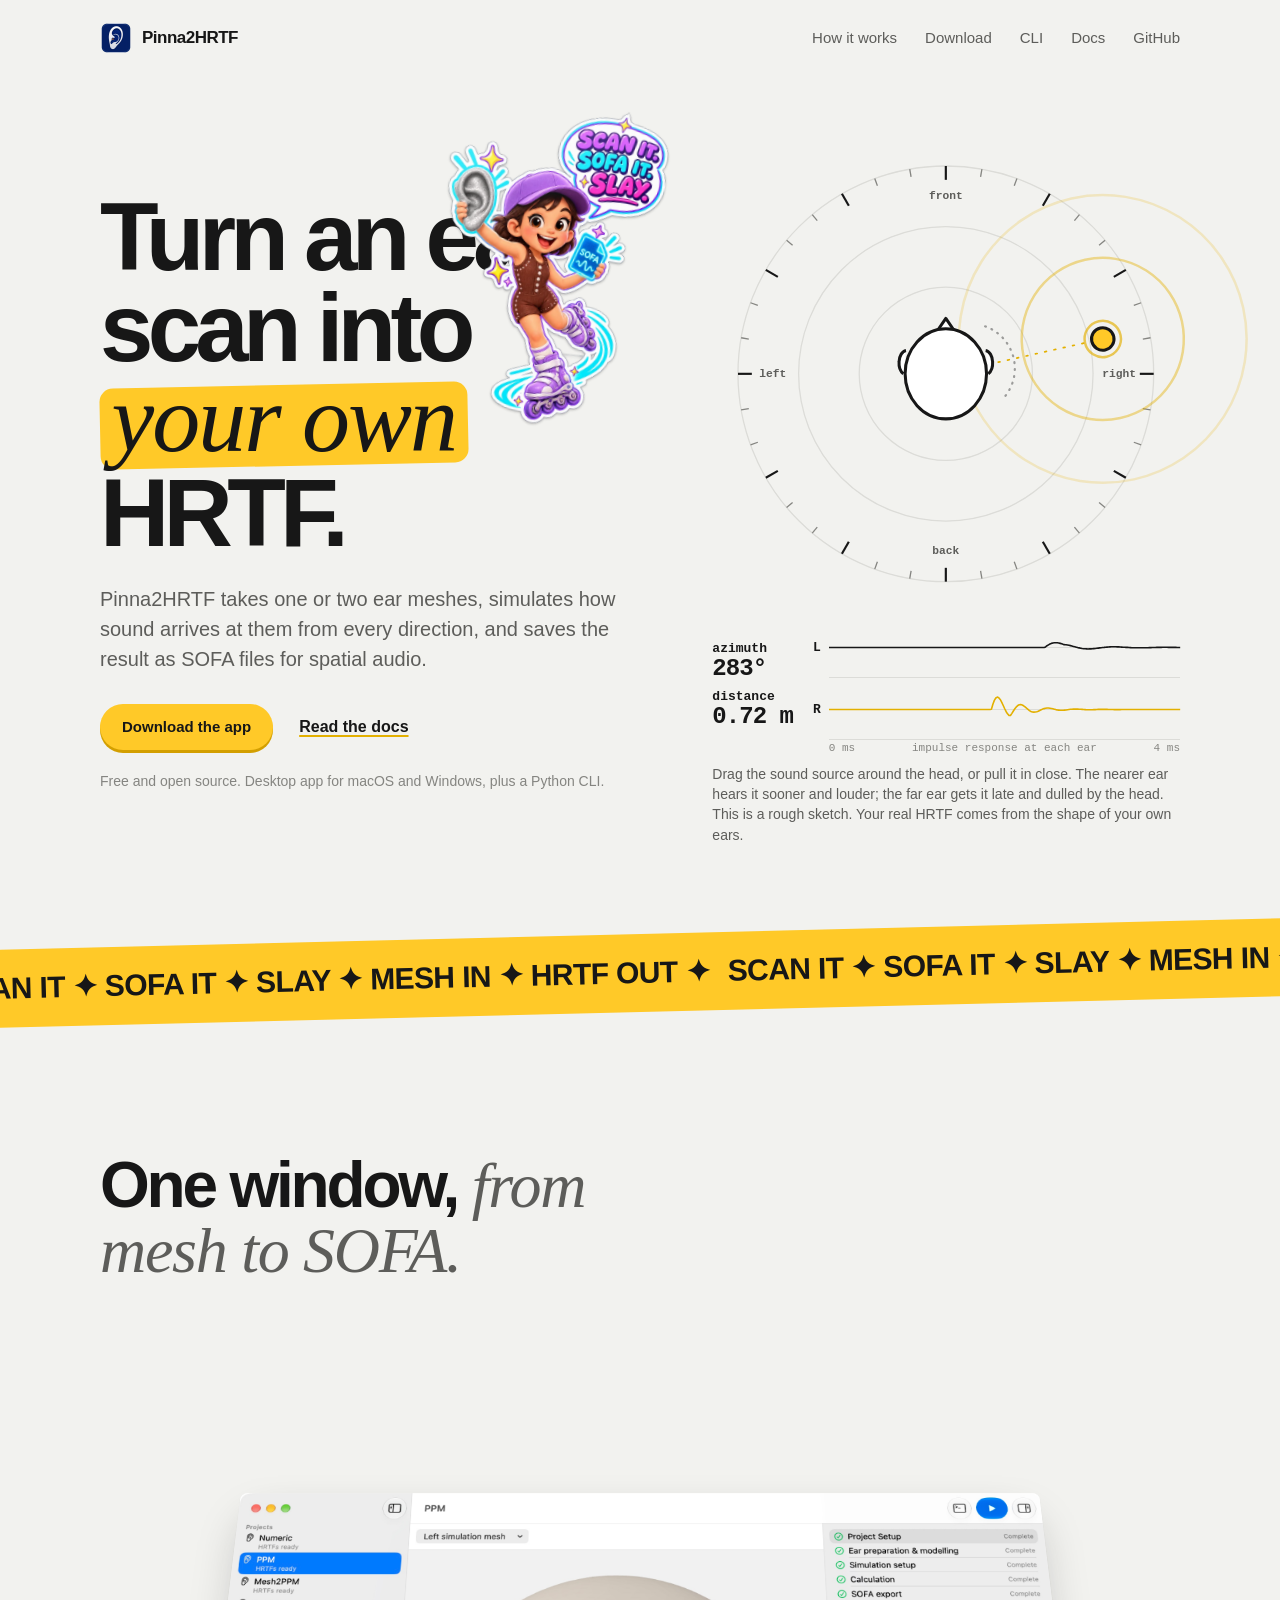
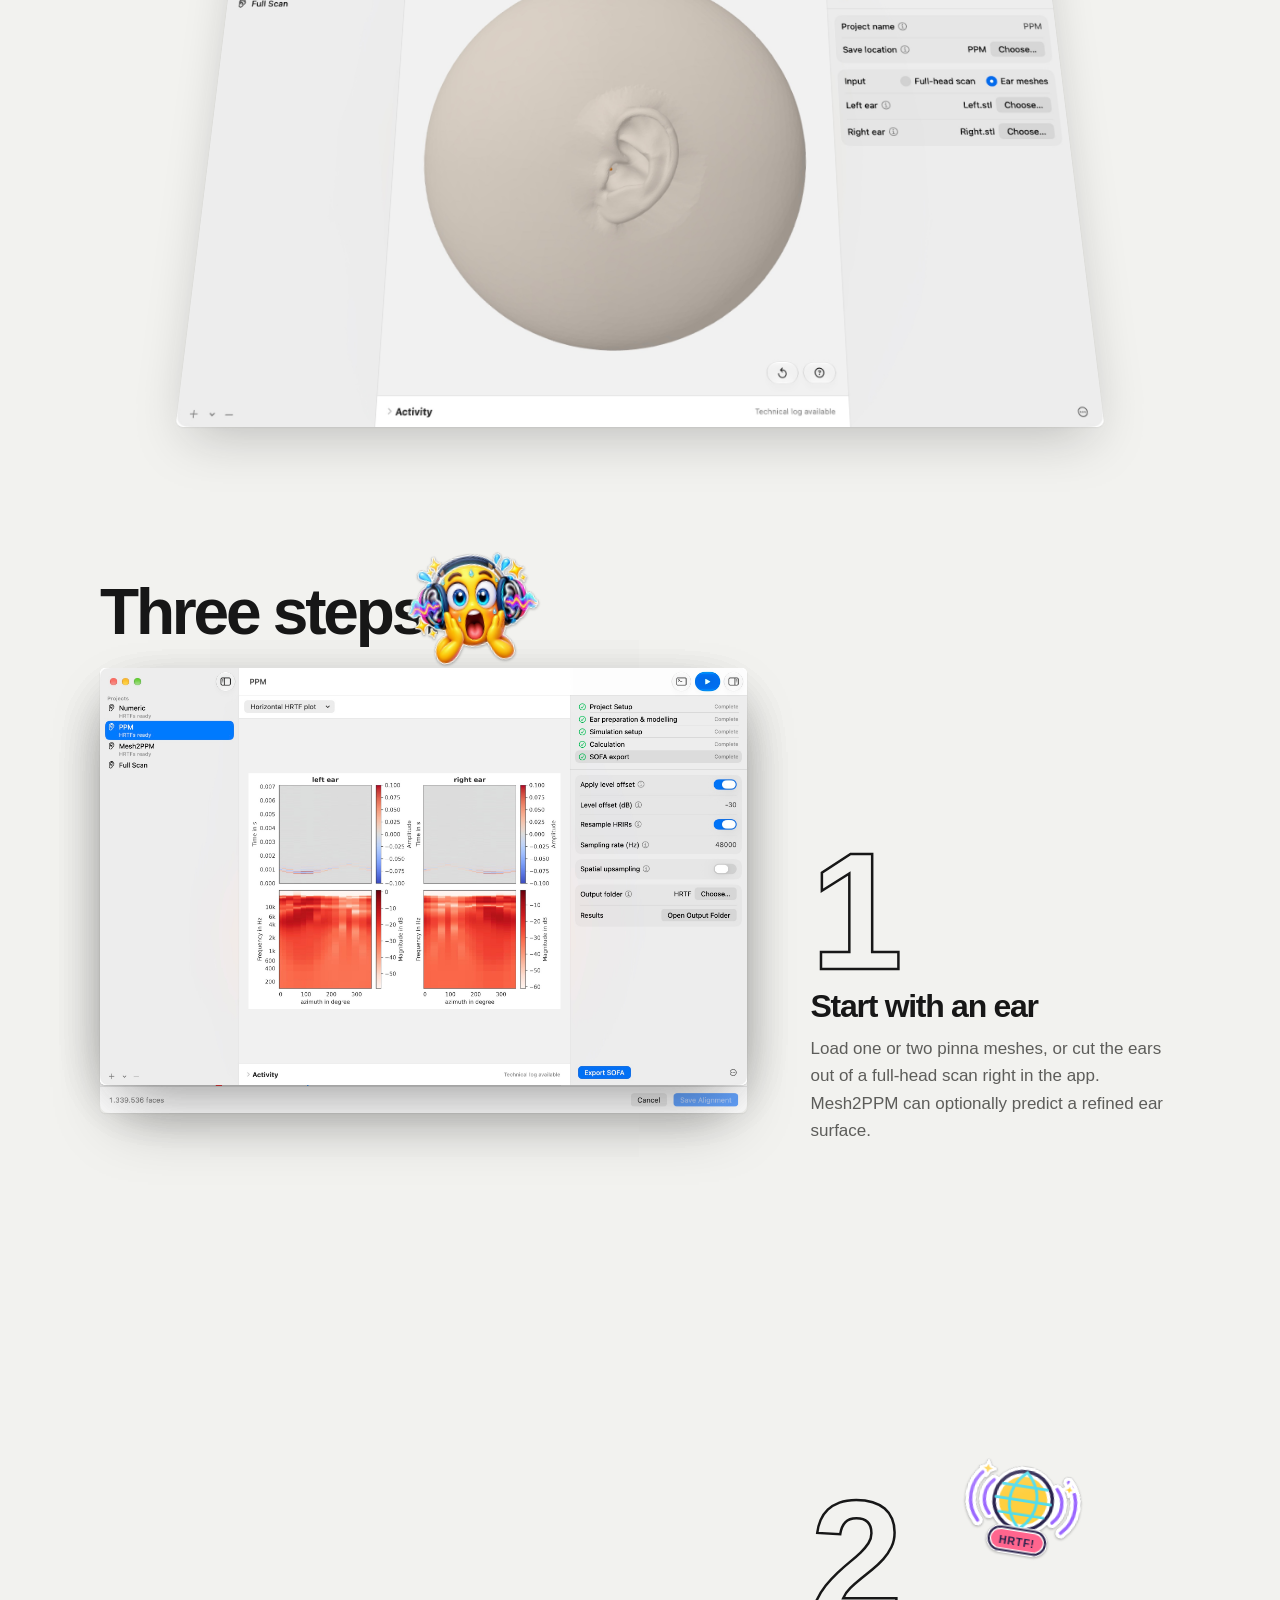
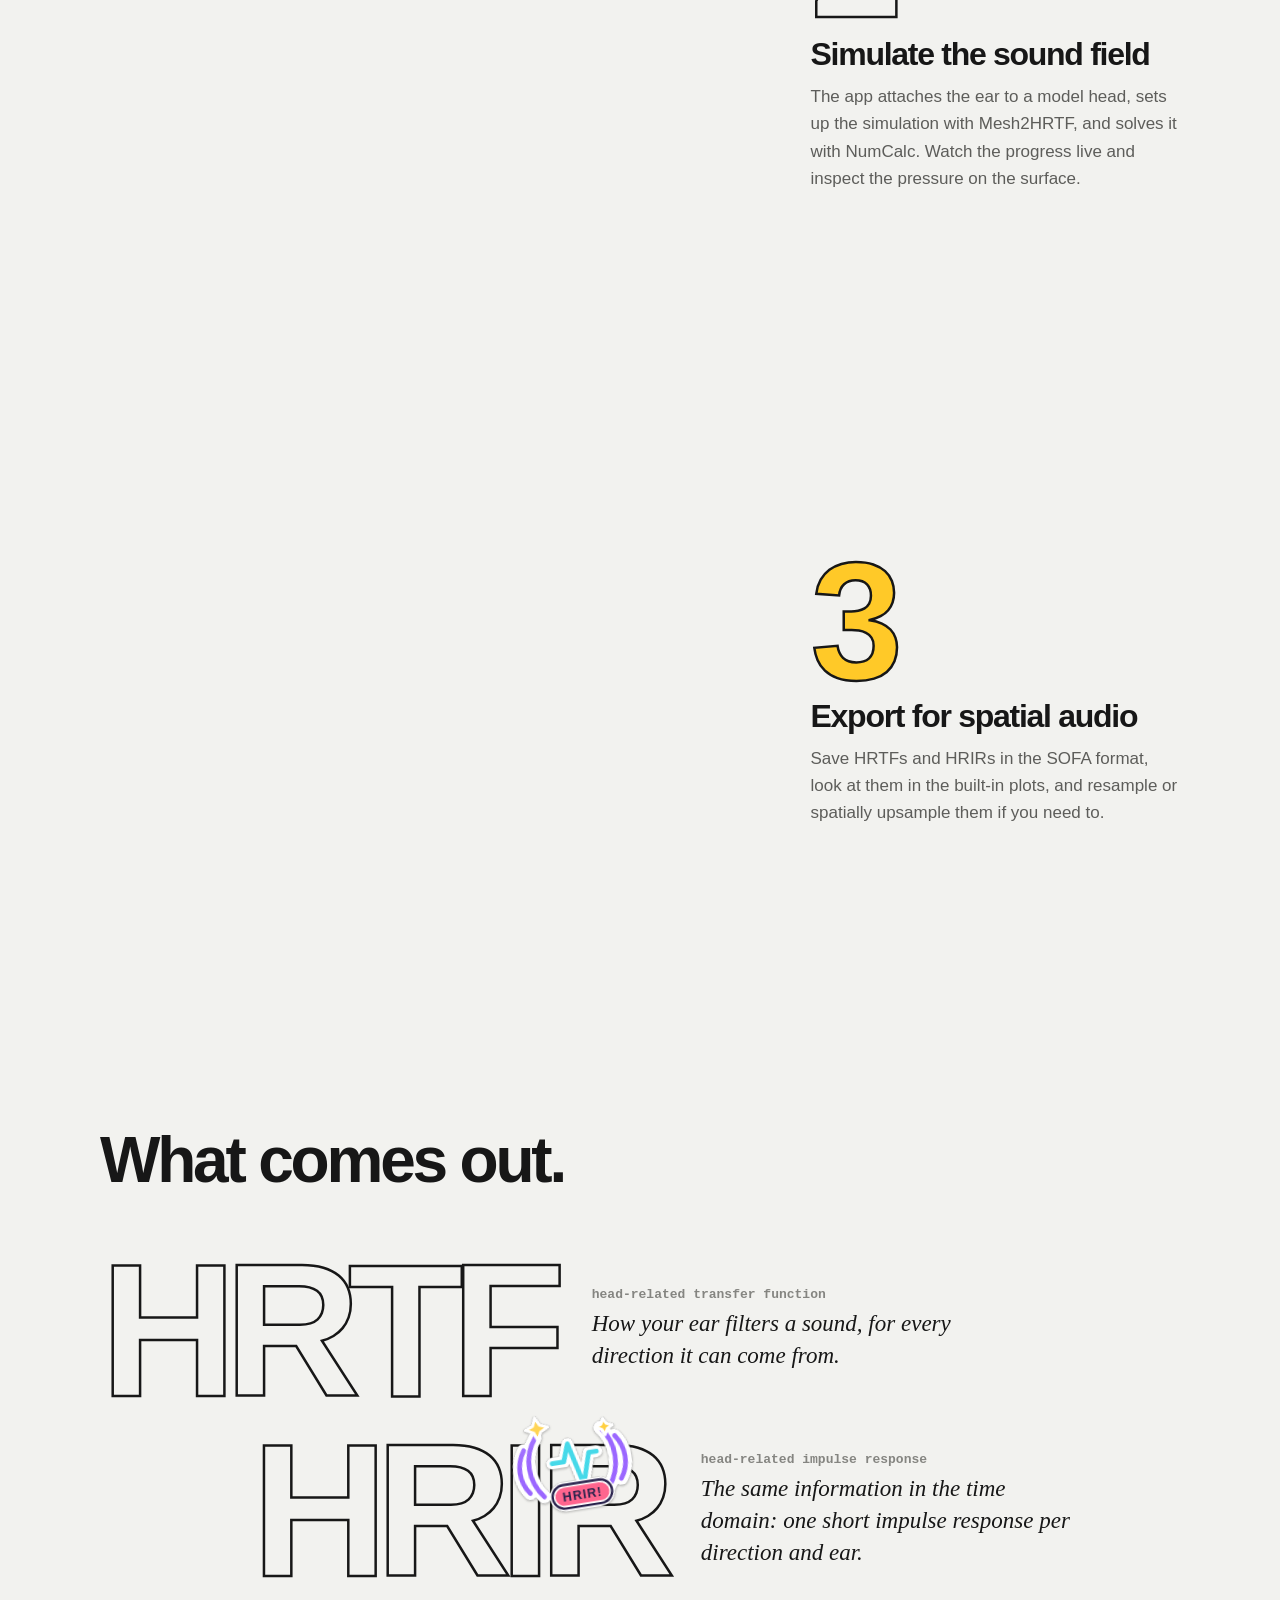
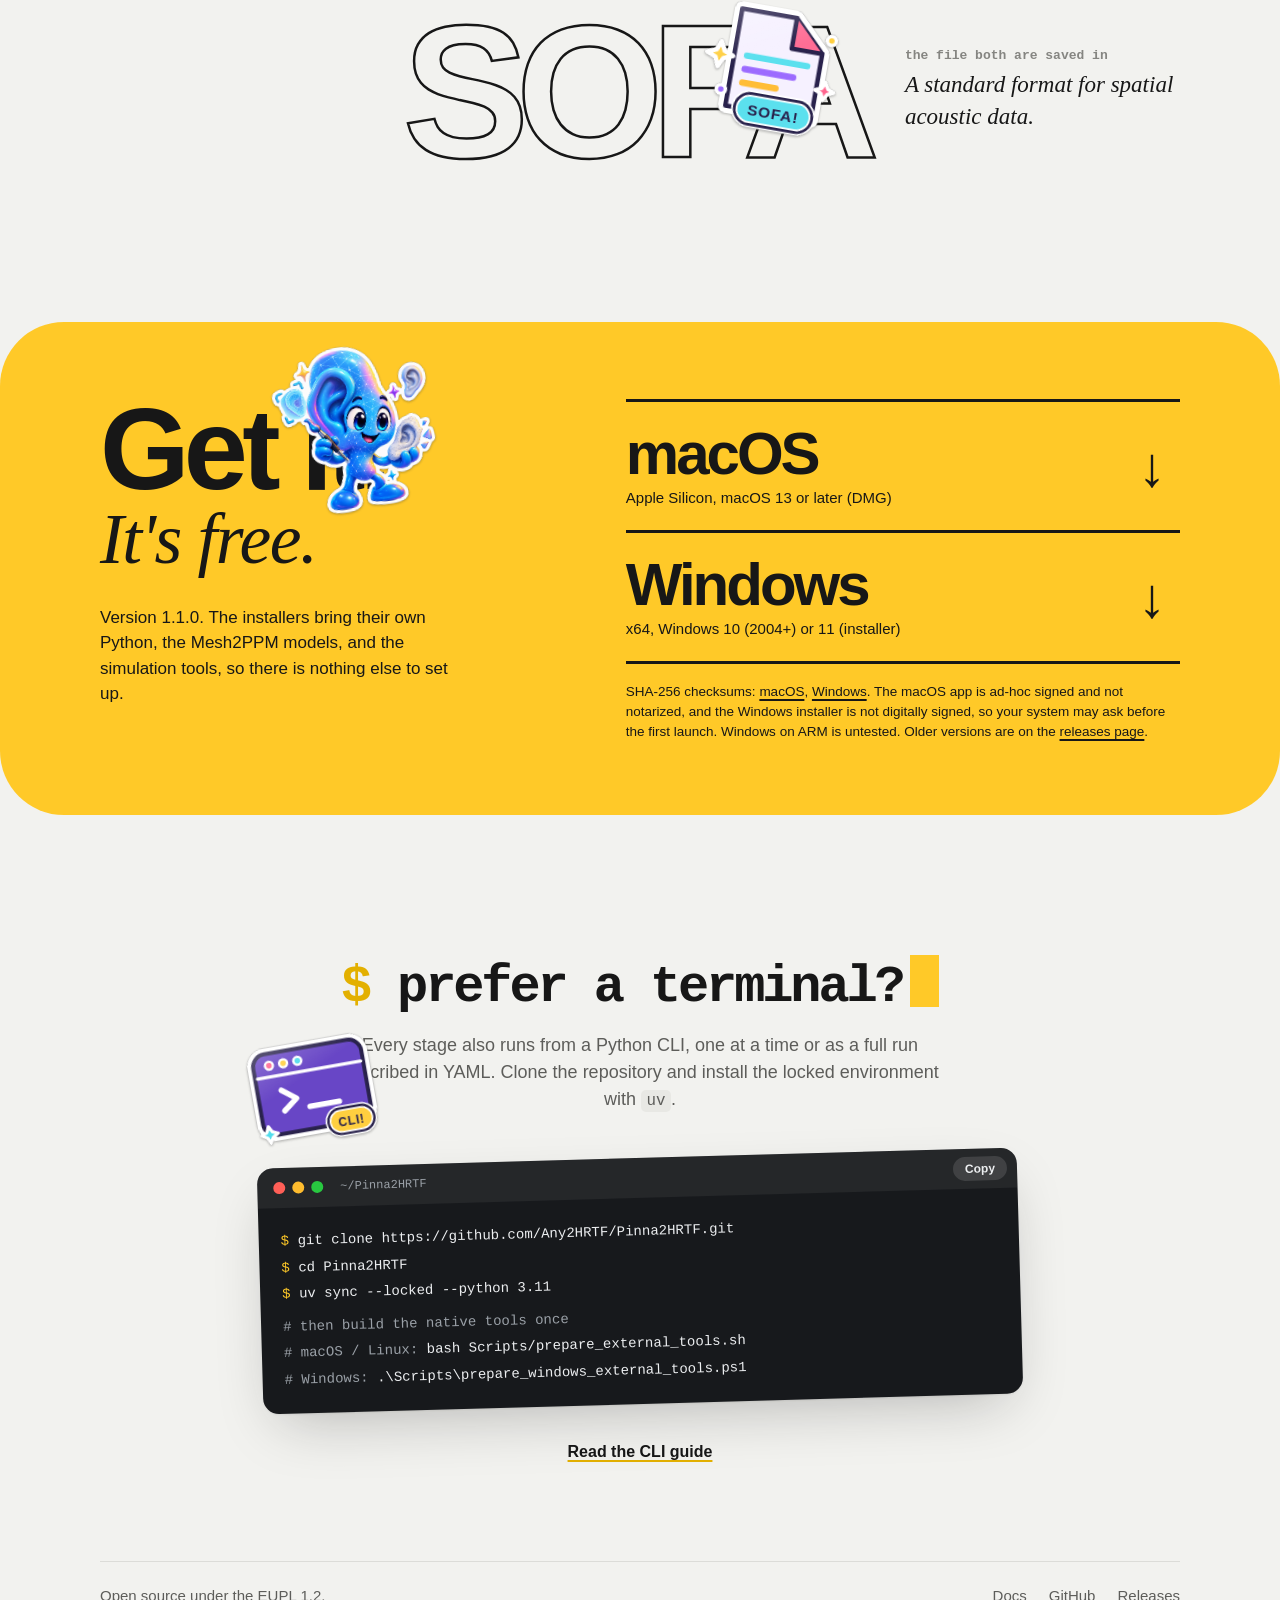
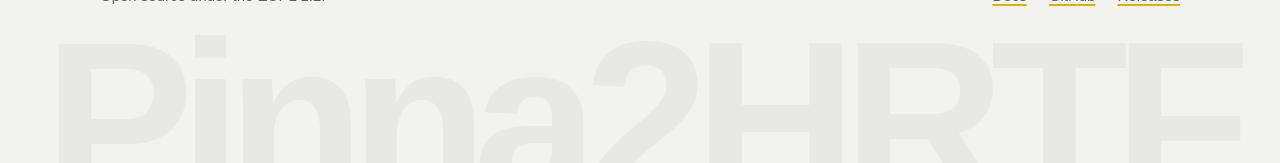
==== commit c2ce0a08: "Update glossary terms for clarity" ====
--- a/website/index.html
+++ b/website/index.html
@@ -96,8 +96,8 @@
     <section class="glossary content-section wrap">
       <h2>What comes out.</h2>
       <dl>
-        <div><dt>HRTF</dt><dd><b>head-related transfer function</b>How your ear filters a sound, for each direction it can come from.</dd></div>
-        <div><dt>HRIR</dt><dd><b>head-related impulse response</b>The same information in the time domain: one short impulse response per direction.</dd></div>
+        <div><dt>HRTF</dt><dd><b>head-related transfer function</b>How your ear filters a sound, for every direction it can come from.</dd></div>
+        <div><dt>HRIR</dt><dd><b>head-related impulse response</b>The same information in the time domain: one short impulse response per direction and ear.</dd></div>
         <div><dt>SOFA</dt><dd><b>the file both are saved in</b>A standard format for spatial acoustic data.</dd></div>
       </dl>
       <button class="draggable-sticker sticker-wave" type="button" aria-label="Move the impulse response sticker" aria-describedby="sticker-hint"><img src="assets/sticker-wave.svg" alt="" width="180" height="160" loading="lazy" decoding="async"></button>
--- a/website/styles.css
+++ b/website/styles.css
@@ -1,4 +1,3 @@
-/* Shared by the front page and the documentation. */
 :root {
   color-scheme: light dark;
   --serif: "Iowan Old Style", "Palatino Linotype", Palatino, "Book Antiqua", "URW Palladio L", P052, Georgia, serif;
@@ -57,7 +56,6 @@
 .visually-hidden { position: absolute; width: 1px; height: 1px; overflow: hidden; clip-path: inset(50%); white-space: nowrap; }
 .wrap { width: min(100% - 48px, var(--wrap)); margin-inline: auto; }
 
-/* Header and footer */
 .site-header { display: flex; align-items: center; justify-content: space-between; gap: 20px; padding-block: 22px; }
 .brand { display: inline-flex; align-items: center; gap: 10px; font-size: 17px; font-weight: 750; letter-spacing: -.03em; text-decoration: none; white-space: nowrap; }
 .brand:hover { color: inherit; }
@@ -72,7 +70,6 @@
 .footer-row nav { display: flex; gap: 22px; }
 .wordmark { display: block; margin: 0 0 -.19em; color: var(--soft); font-size: 17.6vw; font-weight: 800; letter-spacing: -.065em; line-height: .8; text-align: center; white-space: nowrap; user-select: none; -webkit-user-select: none; }
 
-/* Buttons */
 .button {
   display: inline-flex; align-items: center; justify-content: center; gap: 8px; min-height: 46px;
   padding: 10px 22px; border: 0; border-radius: 999px; font: 650 15px/1.2 var(--sans);
@@ -83,7 +80,6 @@
 .button-primary:active { transform: translateY(2px); box-shadow: 0 1px 0 #d39f00; }
 .text-link { font-weight: 600; }
 
-/* Stickers */
 .content-section { position: relative; scroll-margin-top: 16px; }
 .draggable-sticker {
   --stuck: drop-shadow(0 0 .6px rgba(23, 23, 23, .55)) drop-shadow(0 1.5px 1px rgba(23, 23, 23, .28));
@@ -95,7 +91,6 @@
   -webkit-tap-highlight-color: transparent;
 }
 .draggable-sticker img { display: block; width: 100%; height: auto; pointer-events: none; -webkit-user-drag: none; }
-/* Glossy vinyl: a soft highlight plus a sheen that sweeps across on hover, both cut to the sticker's shape. */
 .draggable-sticker.has-art::after {
   content: ""; position: absolute; inset: 0; pointer-events: none;
   background:
@@ -105,7 +100,6 @@
   transition: background-position 700ms ease;
 }
 .draggable-sticker.has-art:hover::after, .draggable-sticker.is-dragging::after { background-position: -30% 0, 0 0; }
-/* Hover peels one edge up; dragging lifts the whole sticker off the page. */
 .draggable-sticker:hover { transform: rotate(calc(var(--sticker-rotation, 0deg) + 3deg)) perspective(500px) rotateX(9deg) rotateY(-7deg) scale(1.04); filter: drop-shadow(0 0 .6px rgba(23, 23, 23, .55)) drop-shadow(3px 7px 5px rgba(23, 23, 23, .26)); }
 .draggable-sticker.is-dragging { z-index: 10; cursor: grabbing; transform: translateY(-12px) rotate(calc(var(--sticker-rotation, 0deg) + 7deg)) scale(1.12); filter: drop-shadow(0 0 .6px rgba(23, 23, 23, .55)) drop-shadow(6px 20px 12px rgba(23, 23, 23, .3)); transition-duration: 140ms; }
 .draggable-sticker.is-released { animation: sticker-release 620ms cubic-bezier(.2, .9, .3, 1) both; }
--- a/website/home.css
+++ b/website/home.css
@@ -1,8 +1,6 @@
-/* Front page. Every section has its own layout on purpose. */
 body { overflow-x: clip; }
 h2 { margin-bottom: 0; font-size: clamp(34px, 5.4vw, 64px); font-weight: 800; letter-spacing: -.05em; line-height: 1; }
 
-/* 1. Hero: headline beside a direction dial */
 .hero { display: grid; grid-template-columns: minmax(0, 6fr) minmax(0, 5fr); align-items: center; gap: clamp(24px, 4vw, 56px); padding-block: clamp(28px, 5vw, 64px) clamp(48px, 7vw, 96px); }
 .hero h1 { margin-bottom: 26px; font-size: clamp(46px, 7.6vw, 96px); font-weight: 800; letter-spacing: -.06em; line-height: .94; }
 .hero h1 em { position: relative; z-index: 0; display: inline-block; padding: 0 .12em .04em; color: #171717; white-space: nowrap; }
@@ -34,20 +32,17 @@
 .irs svg:nth-of-type(2) path { stroke: var(--underline); }
 .ir-axis { display: flex; justify-content: space-between; gap: 8px; color: var(--quiet); font-size: 11px; font-weight: 500; }
 
-/* 2. Ticker */
 .ticker { margin-inline: -4vw; padding-block: 15px; overflow: hidden; color: #171717; background: var(--accent); transform: rotate(-1.4deg); }
 .ticker div { display: flex; width: max-content; animation: ticker 36s linear infinite; }
 .ticker span { padding-right: .6em; font-size: clamp(20px, 2.6vw, 30px); font-weight: 800; letter-spacing: -.02em; text-transform: uppercase; white-space: nowrap; }
 @keyframes ticker { to { transform: translateX(-50%); } }
 
-/* 3. Showcase: the window tips up as it scrolls in */
 .showcase { padding-top: clamp(72px, 11vw, 150px); perspective: 1600px; }
 .showcase h2 { max-width: 12em; margin-bottom: clamp(28px, 4vw, 48px); }
 .showcase h2 em { color: var(--muted); }
 .showcase picture { display: block; transform-origin: 50% 100%; transform: rotateX(calc((1 - var(--p, 1)) * 26deg)) scale(calc(.86 + var(--p, 1) * .14)); will-change: transform; }
 .showcase img { display: block; width: 100%; border-radius: 0.8% / 1.2%; box-shadow: var(--shadow); }
 
-/* 4. Workflow: pinned screenshot, scrolling steps */
 .workflow { padding-top: clamp(80px, 12vw, 160px); }
 .flow { display: grid; grid-template-columns: minmax(0, 7fr) minmax(0, 4fr); gap: clamp(28px, 5vw, 72px); margin-top: 24px; }
 .flow-stage { position: sticky; top: 12vh; align-self: start; display: grid; margin: 0; }
@@ -62,7 +57,6 @@
 .flow-steps h3 { margin-bottom: 10px; font-size: clamp(24px, 2.6vw, 32px); font-weight: 760; letter-spacing: -.04em; }
 .flow-steps p { margin: 0; color: var(--muted); font-size: 17px; }
 
-/* 5. Glossary: three words on a staircase */
 .glossary { padding-top: clamp(64px, 9vw, 120px); }
 .glossary dl { margin: clamp(28px, 4vw, 48px) 0 0; }
 .glossary dl > div { display: grid; grid-template-columns: auto minmax(0, 24em); align-items: center; gap: clamp(16px, 3vw, 44px); width: fit-content; }
@@ -73,7 +67,6 @@
 .glossary dd { margin: 0; font: italic 500 clamp(17px, 1.9vw, 23px)/1.4 var(--serif); }
 .glossary dd b { display: block; margin-bottom: 4px; color: var(--quiet); font: 600 13px/1.3 var(--mono); }
 
-/* 6. Download: one yellow slab */
 .downloads { margin-top: clamp(80px, 11vw, 150px); padding: clamp(36px, 6vw, 80px) 0 clamp(40px, 6vw, 72px); border-radius: clamp(28px, 5vw, 64px); color: #171717; background: var(--accent); }
 .downloads .wrap { display: grid; grid-template-columns: minmax(0, 5fr) minmax(0, 6fr); gap: clamp(24px, 5vw, 72px); }
 .downloads h2 { font-size: clamp(54px, 9vw, 120px); line-height: .88; }
@@ -90,7 +83,6 @@
 .download-foot { margin: 18px 0 0; font-size: 13.5px; line-height: 1.5; }
 .download-foot a { color: #171717; text-decoration-color: #171717; text-decoration-thickness: 1.5px; }
 
-/* 7. CLI: a tilted terminal window */
 .cli-section { padding-top: clamp(80px, 11vw, 150px); text-align: center; }
 .cli-section h2 { font-family: var(--mono); font-size: clamp(26px, 4.4vw, 52px); font-weight: 700; letter-spacing: -.06em; }
 .cli-section h2::before { content: "$ "; color: var(--underline); }
@@ -116,7 +108,6 @@
 .terminal-note code { color: var(--term-ink); overflow-wrap: anywhere; }
 .cli-link { display: inline-block; margin-top: 36px; font-weight: 600; }
 
-/* Stickers: scattered on purpose, visitors can move them */
 .sticker-girl { --sticker-rotation: 8deg; left: 31%; top: 3%; width: clamp(150px, 17vw, 220px); }
 .sticker-headphones { --sticker-rotation: -11deg; top: clamp(60px, 9vw, 120px); left: clamp(170px, 24vw, 320px); width: 132px; }
 .sticker-hrtf { --sticker-rotation: 9deg; top: 47%; right: 9%; width: 122px; }
